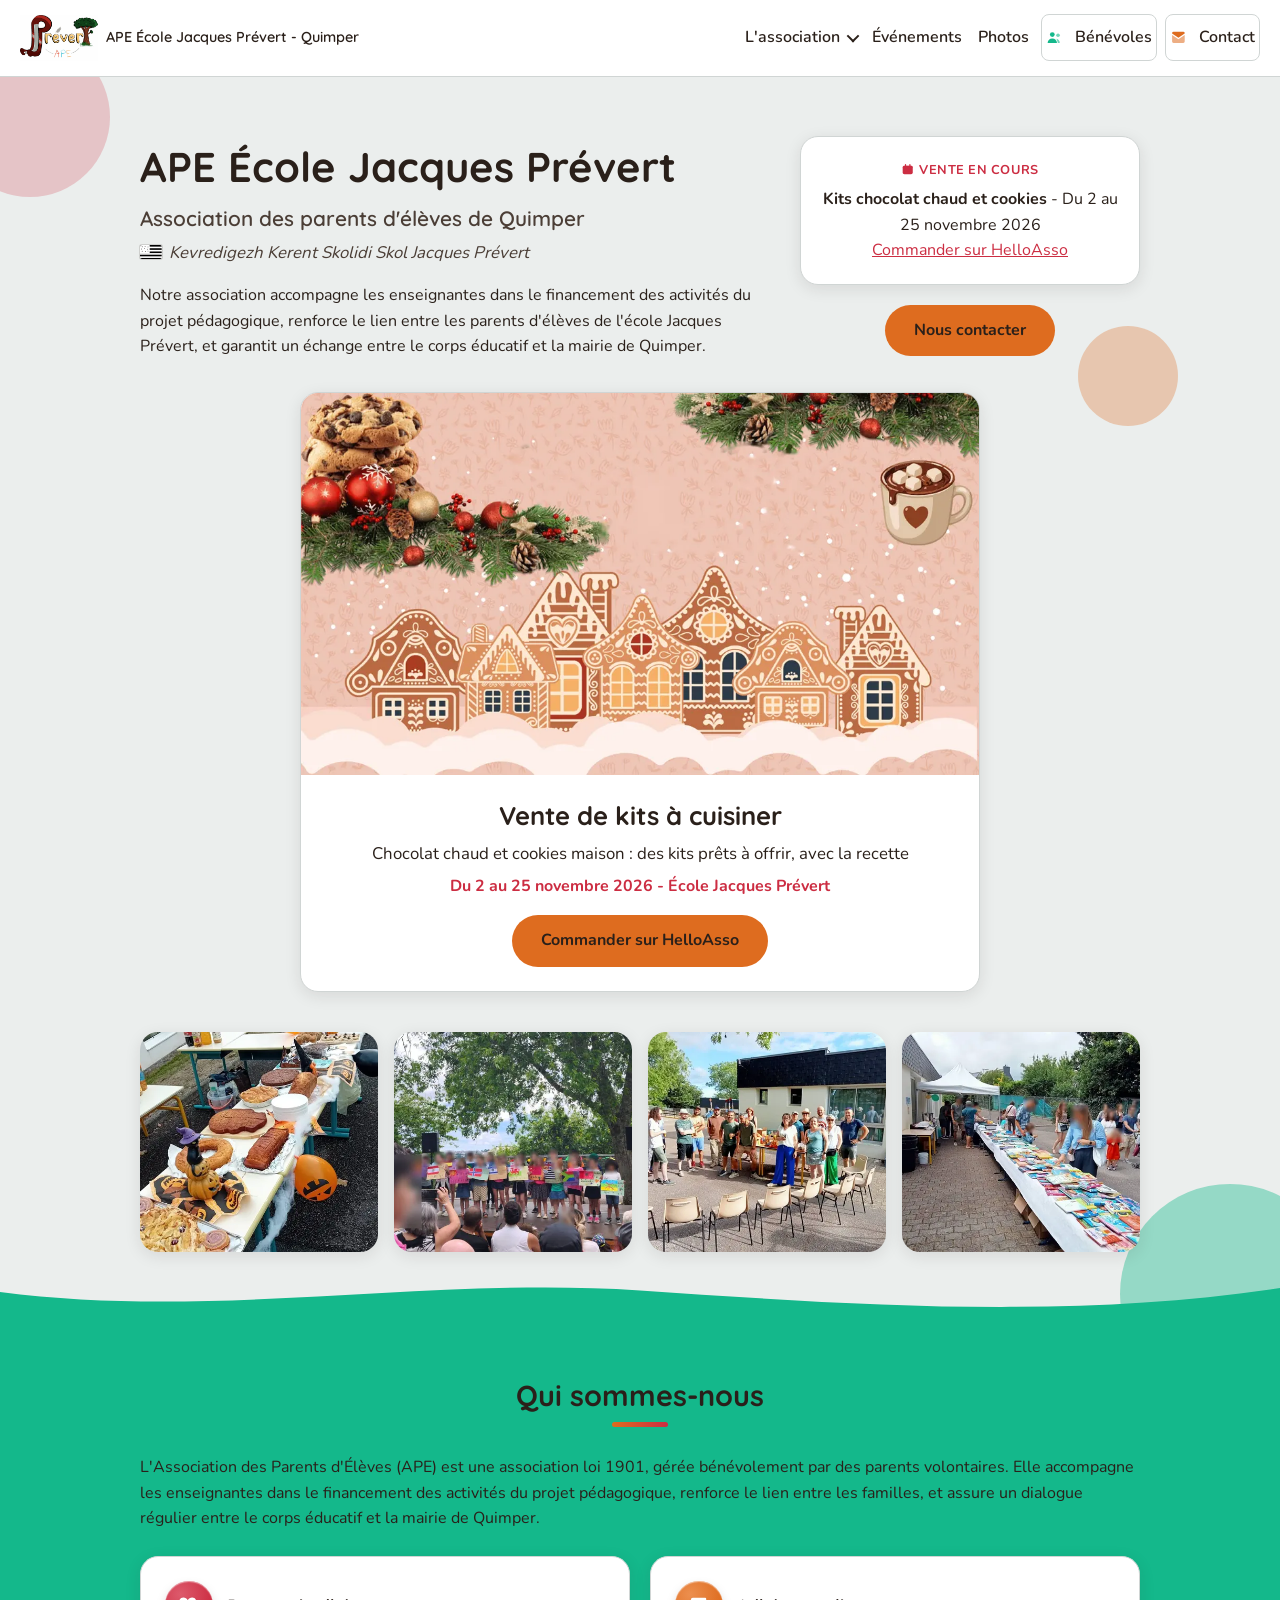
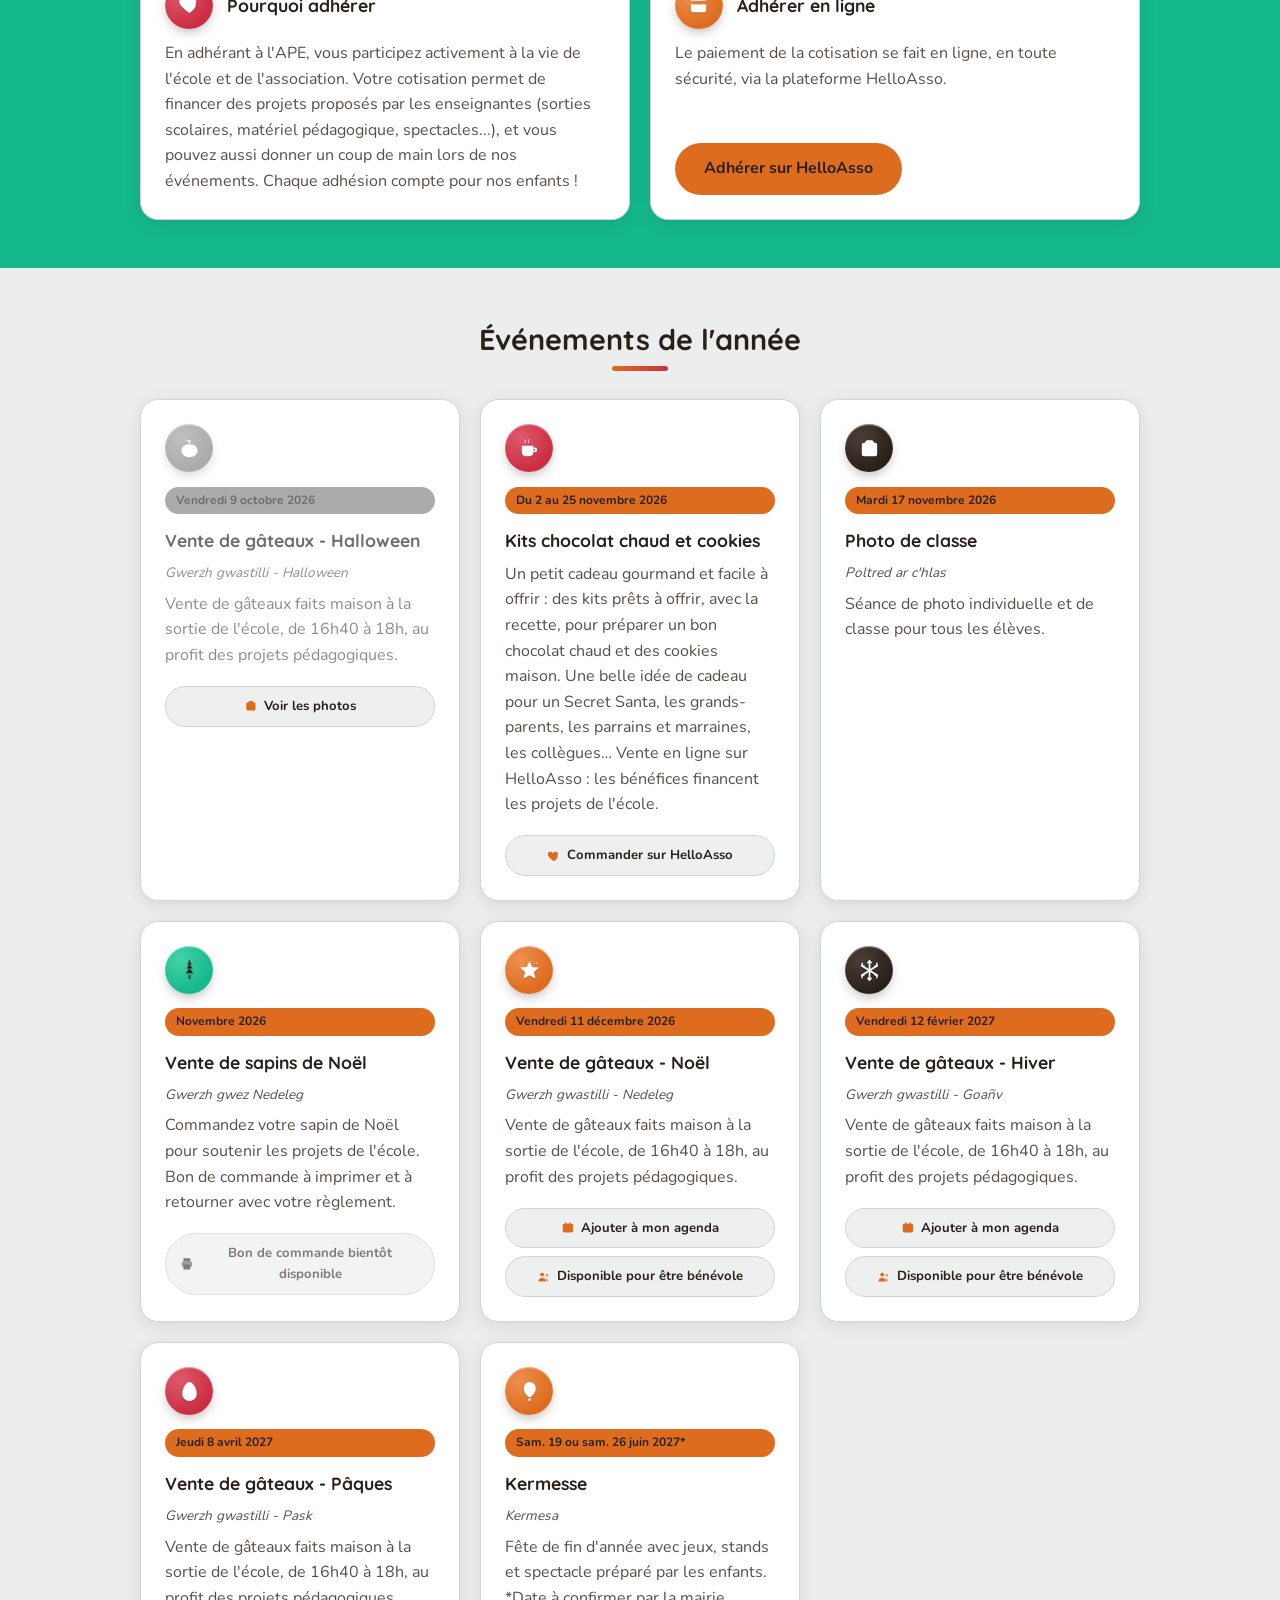
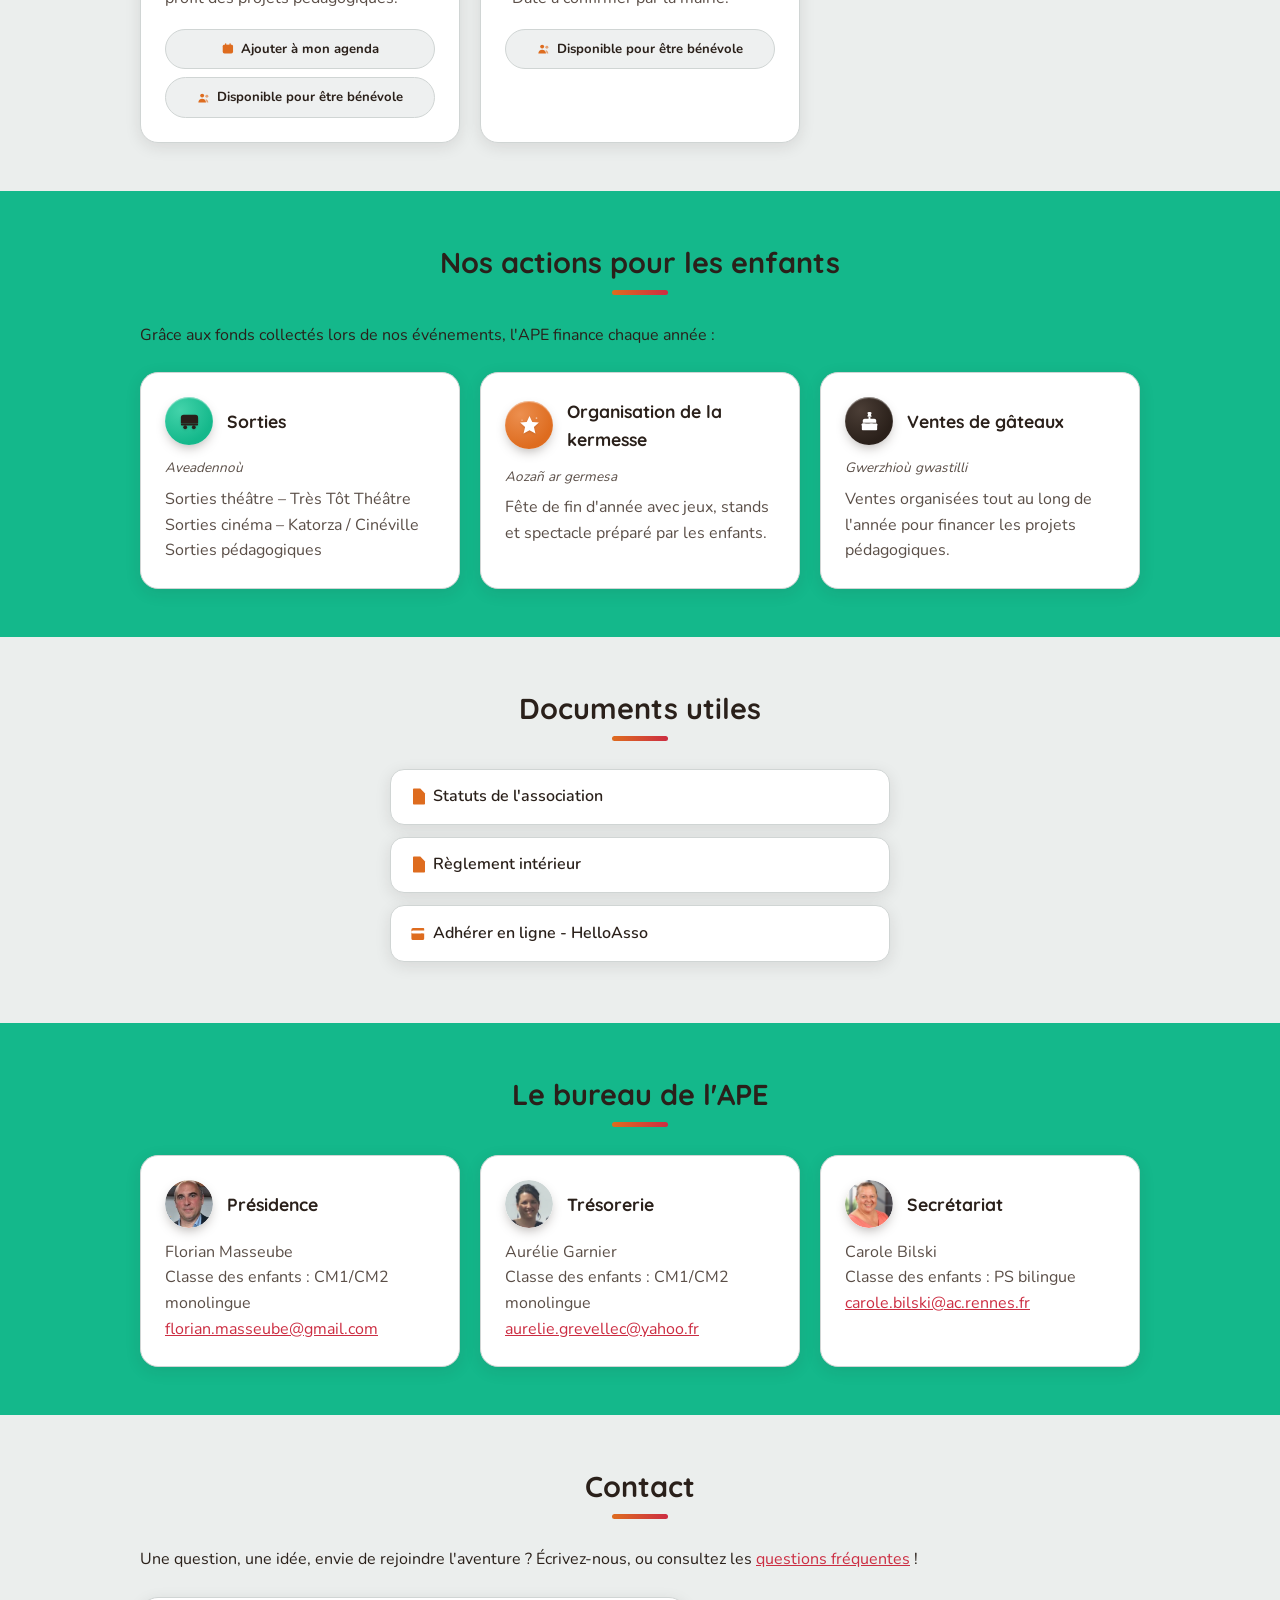
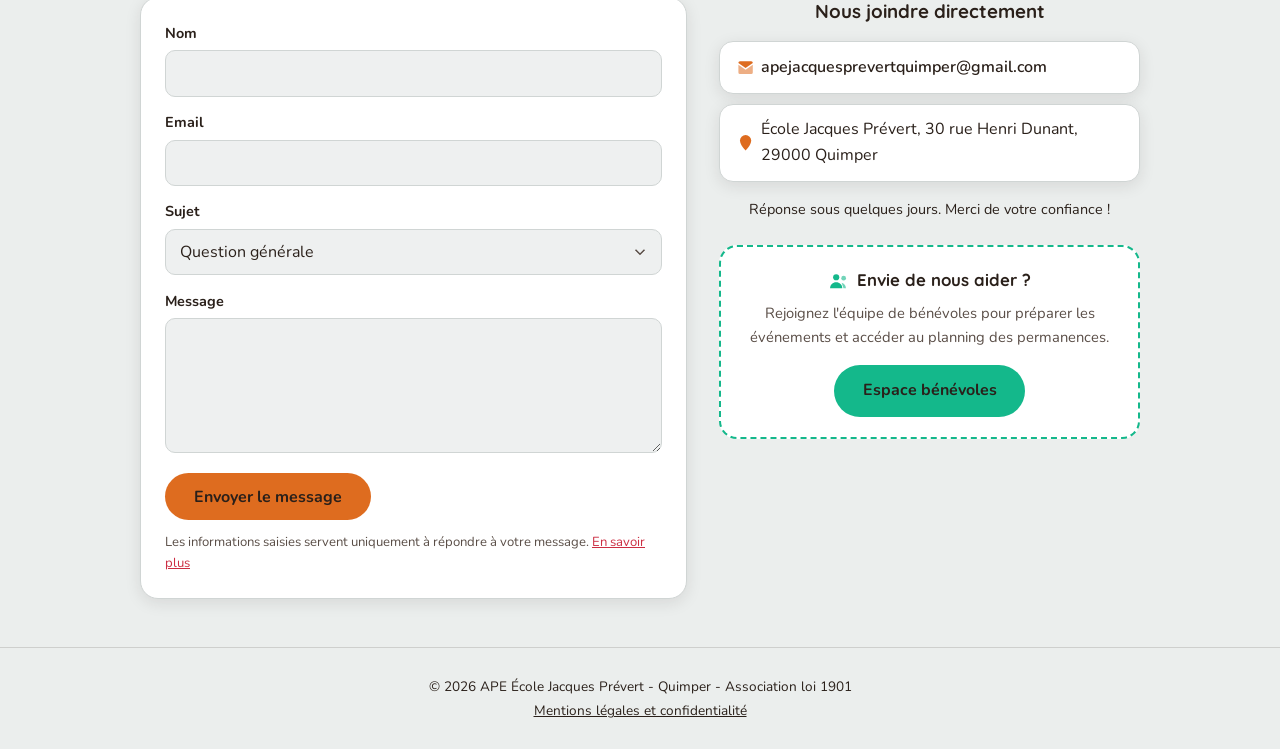
==== index.html @ 2b1c5eb9 "Accueil : visuel des maisons en pain d'épices sans « Bonnes Fêtes », avec texte et bouton clairs Co-" ====
<!DOCTYPE html>
<html lang="fr">
<head>
<meta charset="UTF-8">
<meta name="viewport" content="width=device-width, initial-scale=1.0">
<title>APE École Jacques Prévert Quimper - Parents d'élèves</title>
<meta name="description" content="L'APE est l'association des parents d'élèves de l'école Jacques Prévert à Quimper : ventes de gâteaux, kermesse, tombola, photos, adhésion et contact.">
<link rel="canonical" href="https://ape-jacquesprevert.fr/">
<meta property="og:type" content="website">
<meta property="og:locale" content="fr_FR">
<meta property="og:site_name" content="APE École Jacques Prévert">
<meta property="og:title" content="APE École Jacques Prévert Quimper - Parents d'élèves">
<meta property="og:description" content="L'APE est l'association des parents d'élèves de l'école Jacques Prévert à Quimper : ventes de gâteaux, kermesse, tombola, photos, adhésion et contact.">
<meta property="og:url" content="https://ape-jacquesprevert.fr/">
<meta property="og:image" content="https://ape-jacquesprevert.fr/images/og-image.jpg">
<meta property="og:image:type" content="image/jpeg">
<meta property="og:image:width" content="1200">
<meta property="og:image:height" content="630">
<meta property="og:image:alt" content="APE École Jacques Prévert, association des parents d'élèves à Quimper">
<meta name="twitter:card" content="summary_large_image">
<meta name="twitter:image" content="https://ape-jacquesprevert.fr/images/og-image.jpg">
<script type="application/ld+json">
{
  "@context": "https://schema.org",
  "@graph": [
    {
      "@type": "Organization",
      "@id": "https://ape-jacquesprevert.fr/#organisation",
      "name": "APE École Jacques Prévert",
      "alternateName": "Association des Parents d'Élèves de l'école Jacques Prévert",
      "url": "https://ape-jacquesprevert.fr/",
      "logo": "https://ape-jacquesprevert.fr/images/logo.png",
      "image": "https://ape-jacquesprevert.fr/images/og-image.jpg",
      "description": "Association des parents d'élèves de l'école Jacques Prévert à Quimper : ventes de gâteaux, kermesse, tombola et soutien aux projets pédagogiques.",
      "email": "apejacquesprevertquimper@gmail.com",
      "address": {
        "@type": "PostalAddress",
        "streetAddress": "30 rue Henri Dunant",
        "addressLocality": "Quimper",
        "postalCode": "29000",
        "addressRegion": "Bretagne",
        "addressCountry": "FR"
      },
      "areaServed": "Quimper"
    },
    {
      "@type": "WebSite",
      "@id": "https://ape-jacquesprevert.fr/#site",
      "name": "APE École Jacques Prévert",
      "url": "https://ape-jacquesprevert.fr/",
      "inLanguage": "fr",
      "publisher": {
        "@id": "https://ape-jacquesprevert.fr/#organisation"
      }
    }
  ]
}
</script>
<link rel="icon" type="image/svg+xml" href="favicon.svg">
<link rel="stylesheet" href="style.css">
<link rel="stylesheet" href="print.css" media="print">
</head>
<body>

<!-- Sprite d'icônes SVG réutilisées via <use href="#icon-..."> dans toute la page -->
<svg xmlns="http://www.w3.org/2000/svg" style="display:none" aria-hidden="true">
  <symbol id="icon-logo" viewBox="0 0 32 32">
    <circle cx="16" cy="16" r="4.2" fill="#2A201A"/>
    <circle cx="16" cy="6" r="3.4" fill="#DE6C1F"/>
    <circle cx="26" cy="16" r="3.4" fill="#CC2D42"/>
    <circle cx="16" cy="26" r="3.4" fill="#14B88B"/>
    <circle cx="6" cy="16" r="3.4" fill="#DE6C1F"/>
    <circle cx="23" cy="9" r="2.6" fill="#14B88B"/>
    <circle cx="23" cy="23" r="2.6" fill="#DE6C1F"/>
    <circle cx="9" cy="23" r="2.6" fill="#CC2D42"/>
    <circle cx="9" cy="9" r="2.6" fill="#14B88B"/>
  </symbol>

  <symbol id="icon-flag-breton" viewBox="0 0 30 20">
    <rect width="30" height="20" fill="#fff"/>
    <rect y="0" width="30" height="2.222" fill="#000"/>
    <rect y="4.444" width="30" height="2.222" fill="#000"/>
    <rect y="8.889" width="30" height="2.222" fill="#000"/>
    <rect y="13.333" width="30" height="2.222" fill="#000"/>
    <rect y="17.778" width="30" height="2.222" fill="#000"/>
    <rect width="13.333" height="11.111" fill="#fff"/>
    <g fill="#000">
      <circle cx="3" cy="2.4" r="0.55"/>
      <circle cx="7" cy="1.9" r="0.55"/>
      <circle cx="11" cy="2.7" r="0.55"/>
      <circle cx="2" cy="5.5" r="0.55"/>
      <circle cx="6.5" cy="5.1" r="0.55"/>
      <circle cx="10.5" cy="5.7" r="0.55"/>
      <circle cx="3" cy="8.6" r="0.55"/>
      <circle cx="7.5" cy="8.9" r="0.55"/>
      <circle cx="11" cy="8.3" r="0.55"/>
    </g>
  </symbol>

  <symbol id="icon-calendar" viewBox="0 0 24 24">
    <rect x="3" y="5" width="18" height="15" rx="3"/>
    <rect x="3" y="5" width="18" height="4.5" rx="2" opacity="0.55"/>
    <rect x="7" y="2" width="2.2" height="4.5" rx="1.1"/>
    <rect x="14.8" y="2" width="2.2" height="4.5" rx="1.1"/>
    <circle cx="8" cy="14.5" r="1.3" opacity="0.55"/>
    <circle cx="12" cy="14.5" r="1.3" opacity="0.55"/>
    <circle cx="16" cy="14.5" r="1.3" opacity="0.55"/>
  </symbol>

  <symbol id="icon-heart" viewBox="0 0 24 24">
    <path d="M12 21s-7.6-4.6-10-9.4C.4 8.3 2 4.8 5.6 4.8c2.1 0 3.6 1.2 4.6 2.8 1-1.6 2.5-2.8 4.6-2.8 3.6 0 5.2 3.5 3.6 6.8C19.6 16.4 12 21 12 21z"/>
  </symbol>

  <symbol id="icon-wallet" viewBox="0 0 24 24">
    <path d="M3 7a2 2 0 0 1 2-2h13a1 1 0 0 1 1 1v2H5a2 2 0 0 0 0 4h14v6a2 2 0 0 1-2 2H5a2 2 0 0 1-2-2V7z"/>
    <circle cx="16.2" cy="13" r="1.4" opacity="0.6"/>
  </symbol>

  <symbol id="icon-mug" viewBox="0 0 24 24">
    <path d="M4 9h12v7a4 4 0 0 1-4 4H8a4 4 0 0 1-4-4V9z"/>
    <path d="M16 11h1.5a2.5 2.5 0 0 1 0 5H16v-1.8h1.5a.7.7 0 0 0 0-1.4H16V11z"/>
    <path d="M7.5 3c-.8 1 .8 1.6 0 2.8M11 3c-.8 1 .8 1.6 0 2.8" fill="none" stroke="currentColor" stroke-width="1.4" stroke-linecap="round" opacity="0.6"/>
  </symbol>

  <symbol id="icon-cake" viewBox="0 0 24 24">
    <path d="M11.1 2c-.9 0-1.5.9-1.1 1.7.2.4.5.7.5 1.1s-.3.7-.5 1c-.4.5-.2 1.2.4 1.2h3.2c.6 0 .8-.7.4-1.1-.2-.3-.5-.6-.5-1s.3-.7.5-1.1C14.4 2.9 13.8 2 12.9 2h-1.8z"/>
    <rect x="11" y="7.3" width="2" height="3" rx="0.6"/>
    <path d="M5 11a2 2 0 0 1 2-2h10a2 2 0 0 1 2 2v2.2H5V11z"/>
    <path d="M4 15a1 1 0 0 1 1-1h14a1 1 0 0 1 1 1v5.2a1 1 0 0 1-1 1H5a1 1 0 0 1-1-1V15z"/>
    <path d="M4 15.3c1.3-1.2 2.7-1.2 4 0s2.7 1.2 4 0 2.7-1.2 4 0 2.7-1.2 4 0" opacity="0.5" fill="none" stroke="currentColor" stroke-width="1.5" stroke-linecap="round"/>
  </symbol>

  <symbol id="icon-ticket" viewBox="0 0 24 24">
    <path d="M3 8.2A2 2 0 0 1 5 6.2h14a2 2 0 0 1 2 2V10a1.8 1.8 0 0 0 0 3.4v1.8a2 2 0 0 1-2 2H5a2 2 0 0 1-2-2v-1.8A1.8 1.8 0 0 0 3 10V8.2z"/>
    <circle cx="12" cy="9" r="0.9" opacity="0.55"/>
    <circle cx="12" cy="12" r="0.9" opacity="0.55"/>
    <circle cx="12" cy="15" r="0.9" opacity="0.55"/>
  </symbol>

  <symbol id="icon-camera" viewBox="0 0 24 24">
    <path d="M4 8a2 2 0 0 1 2-2h1.2l.9-1.5A2 2 0 0 1 9.8 3.5h4.4a2 2 0 0 1 1.7 1L17 6h1a2 2 0 0 1 2 2v10a2 2 0 0 1-2 2H6a2 2 0 0 1-2-2V8z"/>
    <circle cx="12" cy="13" r="4" opacity="0.55"/>
  </symbol>

  <symbol id="icon-balloon" viewBox="0 0 24 24">
    <path d="M12 2a6.5 6.5 0 0 1 6.5 6.5c0 4.3-3.2 7.6-5.4 9.3a1.3 1.3 0 0 1-1.6 0C9.2 16.1 6 12.8 6 8.5A6.5 6.5 0 0 1 12 2z"/>
    <ellipse cx="9.7" cy="6.3" rx="1.3" ry="2" opacity="0.35" transform="rotate(-25 9.7 6.3)"/>
    <path d="M11 19.2c-.3.4-.5.8-.5 1.1 0 .8.6 1.4 1.5 1.4s1.5-.6 1.5-1.4c0-.3-.2-.7-.5-1.1"/>
  </symbol>

  <symbol id="icon-bus" viewBox="0 0 24 24">
    <path d="M3 14V8a3 3 0 0 1 3-3h12a3 3 0 0 1 3 3v6H3z"/>
    <rect x="5" y="7" width="14" height="4" rx="1" opacity="0.45"/>
    <rect x="3" y="14" width="18" height="2.2" rx="1.1"/>
    <circle cx="7.5" cy="18" r="2"/>
    <circle cx="16.5" cy="18" r="2"/>
  </symbol>

  <symbol id="icon-star" viewBox="0 0 24 24">
    <path d="M12 2l2.9 6.3 6.9.6-5.2 4.6 1.6 6.8L12 16.9 5.8 20.3l1.6-6.8-5.2-4.6 6.9-.6L12 2z"/>
    <circle cx="19.3" cy="4.2" r="0.9" opacity="0.55"/>
    <circle cx="4.2" cy="6.4" r="0.7" opacity="0.55"/>
  </symbol>

  <symbol id="icon-book" viewBox="0 0 24 24">
    <path d="M4 4.5A2.5 2.5 0 0 1 6.5 2H12v20H6.5A2.5 2.5 0 0 1 4 19.5v-15z"/>
    <path d="M20 2h-5.5a2.5 2.5 0 0 0-2.5 2.5v15A2.5 2.5 0 0 1 14.5 22H20V2z" opacity="0.55"/>
  </symbol>

  <symbol id="icon-document" viewBox="0 0 24 24">
    <path d="M6 2h8l6 6v13a1 1 0 0 1-1 1H6a1 1 0 0 1-1-1V3a1 1 0 0 1 1-1z"/>
    <path d="M14 2v5a1 1 0 0 0 1 1h5" opacity="0.5"/>
    <rect x="7.5" y="12.2" width="9" height="1.6" rx="0.8" opacity="0.5"/>
    <rect x="7.5" y="16.2" width="9" height="1.6" rx="0.8" opacity="0.5"/>
  </symbol>

  <symbol id="icon-mail" viewBox="0 0 24 24">
    <path d="M3 6a2 2 0 0 1 2-2h14a2 2 0 0 1 2 2v.4l-9 6.2-9-6.2V6z"/>
    <path d="M3 8.4v9.6a2 2 0 0 0 2 2h14a2 2 0 0 0 2-2V8.4l-9 6.2-9-6.2z" opacity="0.55"/>
  </symbol>

  <symbol id="icon-pin" viewBox="0 0 24 24">
    <path d="M12 22s7-6.5 7-12.5A7 7 0 1 0 5 9.5C5 15.5 12 22 12 22z"/>
    <circle cx="12" cy="9.5" r="2.6" opacity="0.55"/>
  </symbol>

  <symbol id="icon-users" viewBox="0 0 24 24">
    <circle cx="9" cy="8" r="3.4"/>
    <path d="M2.3 20c0-3.9 3-6.5 6.7-6.5S15.7 16.1 15.7 20H2.3z"/>
    <circle cx="17.2" cy="9" r="2.6" opacity="0.6"/>
    <path d="M15 13.9c2.7.6 4.7 3 4.7 6.1H17" opacity="0.6"/>
  </symbol>

  <symbol id="icon-print" viewBox="0 0 24 24">
    <rect x="6" y="2" width="12" height="6" rx="1"/>
    <rect x="3" y="8" width="18" height="9" rx="2" opacity="0.7"/>
    <rect x="6" y="13" width="12" height="9" rx="1"/>
  </symbol>

  <symbol id="icon-pumpkin" viewBox="0 0 24 24">
    <path d="M9.7 4.8c-1-.7-1.3-1.9-1.3-1.9s1.3-.1 2.1.7c.5.5.7 1.2.7 1.2s-.9.5-1.5 0z" opacity="0.65"/>
    <rect x="10.9" y="3" width="2.2" height="3.3" rx="1"/>
    <ellipse cx="12" cy="14.3" rx="8.6" ry="6.8"/>
    <path d="M12 7.3v14M8.1 7.9v12.8M15.9 7.9v12.8" stroke="currentColor" stroke-width="1.3" fill="none" opacity="0.4" stroke-linecap="round"/>
  </symbol>

  <symbol id="icon-tree" viewBox="0 0 24 24">
    <path d="M12 2.3c1.4 1.9 2.5 3.5 2.5 3.5H9.5S10.6 4.2 12 2.3z"/>
    <path d="M12 5.6c1.9 2.4 3.3 4.4 3.3 4.4H8.7S10.1 8 12 5.6z"/>
    <path d="M12 9.6c2.2 2.9 4 5.3 4 5.3H8s1.8-2.4 4-5.3z"/>
    <rect x="10.6" y="16.4" width="2.8" height="4.4" rx="0.6" opacity="0.55"/>
    <circle cx="12" cy="2.1" r="1" opacity="0.85"/>
  </symbol>

  <symbol id="icon-snowflake" viewBox="0 0 24 24">
    <path d="M12 2v20M4 7l16 10M4 17l16-10" stroke="currentColor" stroke-width="1.8" fill="none" stroke-linecap="round"/>
    <path d="M12 2l-1.8 1.8M12 2l1.8 1.8M12 22l-1.8-1.8M12 22l1.8-1.8M4 7l2.5.4M4 7l.4-2.5M20 7l-2.5.4M20 7l-.4-2.5M4 17l2.5-.4M4 17l.4 2.5M20 17l-2.5-.4M20 17l-.4 2.5" stroke="currentColor" stroke-width="1.5" fill="none" stroke-linecap="round"/>
  </symbol>

  <symbol id="icon-egg" viewBox="0 0 24 24">
    <path d="M12 2C8 2 4.5 9 4.5 14.5a7.5 7.5 0 0 0 15 0C19.5 9 16 2 12 2z"/>
    <path d="M5 11.8c2.3 1 4.5 1 7 0s4.7-1 7 0" stroke="currentColor" stroke-width="1.3" fill="none" opacity="0.45" stroke-linecap="round"/>
    <path d="M5.6 16c2 .8 4 .8 6 0s4-.8 6.4 0" stroke="currentColor" stroke-width="1.3" fill="none" opacity="0.45" stroke-linecap="round"/>
    <circle cx="9" cy="8" r="0.8" opacity="0.5"/>
    <circle cx="15" cy="8" r="0.8" opacity="0.5"/>
  </symbol>

  <symbol id="icon-lock" viewBox="0 0 24 24">
    <rect x="4" y="11" width="16" height="10" rx="2.5"/>
    <path d="M8 11V7a4 4 0 0 1 8 0v4h-2.1V7a1.9 1.9 0 0 0-3.8 0v4H8z" opacity="0.6"/>
    <circle cx="12" cy="16" r="1.5" opacity="0.5"/>
  </symbol>

</svg>

<!-- ============================================= -->
<!-- EN-TÊTE / NAVIGATION -->
<!-- ============================================= -->
<header class="site-header">
  <div class="header-inner">
    <a href="#accueil" class="logo">
      <img src="images/logo.png" alt="APE École Jacques Prévert" class="logo-img">
      <span>APE École Jacques Prévert - Quimper</span>
    </a>
    <button class="nav-toggle" id="navToggle" aria-label="Ouvrir le menu" aria-expanded="false">
      <span></span><span></span><span></span>
    </button>
    <nav class="main-nav" id="mainNav">
      <div class="nav-group">
        <button type="button" class="nav-group-toggle" id="navGroupToggle" aria-expanded="false" aria-controls="navAssociation">L'association</button>
        <div class="nav-submenu" id="navAssociation">
          <a href="#qui-sommes-nous">Qui sommes-nous</a>
          <a href="#nos-actions">Nos actions</a>
          <a href="#bureau">Le bureau</a>
          <a href="#documents">Documents</a>
          <a href="faq.html">Questions fréquentes</a>
        </div>
      </div>
      <a href="#evenements">Événements</a>
      <a href="photos.html">Photos</a>
      <a href="benevoles.html" class="nav-cta nav-cta-secondary"><svg class="icon-inline"><use href="#icon-users"></use></svg>Bénévoles</a>
      <a href="#contact" class="nav-cta"><svg class="icon-inline"><use href="#icon-mail"></use></svg>Contact</a>
    </nav>
  </div>
</header>

<main>

  <!-- ============================================= -->
  <!-- SECTION ACCUEIL -->
  <!-- ============================================= -->
  <section id="accueil" class="hero">
    <span class="hero-blob hero-blob-1" aria-hidden="true"></span>
    <span class="hero-blob hero-blob-2" aria-hidden="true"></span>
    <span class="hero-blob hero-blob-3" aria-hidden="true"></span>
    <div class="hero-content">
      <div class="hero-left">
        <h1>APE École Jacques Prévert<span class="hero-h1-sub">Association des parents d'élèves de Quimper</span></h1>
        <p class="hero-subtitle-br" lang="br"><svg class="icon-flag" aria-hidden="true"><use href="#icon-flag-breton"></use></svg>Kevredigezh Kerent Skolidi Skol Jacques Prévert</p>
        <p class="hero-text">
          Notre association accompagne les enseignantes dans le financement des activités du projet pédagogique,
          renforce le lien entre les parents d'élèves de l'école Jacques Prévert, et garantit un échange
          entre le corps éducatif et la mairie de Quimper.
        </p>
      </div>
      <div class="hero-right">
        <div class="hero-highlight">
          <span class="hero-badge"><svg class="icon-inline"><use href="#icon-calendar"></use></svg>Vente en cours</span>
          <p><strong>Kits chocolat chaud et cookies</strong> - Du 2 au 25 novembre 2026</p>
          <p><a href="https://www.helloasso.com/associations/ape-jacques-prevert-quimper" target="_blank" rel="noopener">Commander sur HelloAsso</a></p>
        </div>
        <a href="#contact" class="btn btn-primary">Nous contacter</a>
      </div>
    </div>
    <div class="kits">
      <img class="kits-img" src="images/kits-noel.webp" width="1000" height="563" alt="Maisons en pain d'épices, cookies, chocolat chaud et décorations de Noël">
      <div class="kits-body">
        <h2 class="kits-title">Vente de kits à cuisiner</h2>
        <p class="kits-sub">Chocolat chaud et cookies maison : des kits prêts à offrir, avec la recette</p>
        <p class="kits-date">Du 2 au 25 novembre 2026 - École Jacques Prévert</p>
        <a class="btn btn-primary" href="https://www.helloasso.com/associations/ape-jacques-prevert-quimper" target="_blank" rel="noopener">Commander sur HelloAsso</a>
      </div>
    </div>
    <div class="hero-gallery">
      <img src="images/photo-halloween-gateaux.webp" alt="Table de gâteaux de la vente d'Halloween, décorée de citrouilles et de ballons" loading="lazy">
      <img src="images/photo-defile-drapeaux.webp" alt="Défilé des drapeaux du monde par les élèves lors de la kermesse" loading="lazy">
      <img src="images/photo-benevoles-apero.webp" alt="Bénévoles de l'APE réunis pour un moment convivial" loading="lazy">
      <img src="images/photo-vente-livres.webp" alt="Stand de vente de livres lors d'un événement de l'école" loading="lazy">
    </div>
    <svg class="wave-divider" viewBox="0 0 1440 60" preserveAspectRatio="none" aria-hidden="true">
      <path d="M0,20 C240,55 480,0 720,18 C960,36 1200,55 1440,15 L1440,60 L0,60 Z" fill="var(--color-bg-alt)"/>
    </svg>
  </section>

  <!-- ============================================= -->
  <!-- SECTION QUI SOMMES-NOUS -->
  <!-- ============================================= -->
  <section id="qui-sommes-nous" class="section section-alt">
    <div class="section-inner">
      <h2>Qui sommes-nous</h2>
      <p>
        L'Association des Parents d'Élèves (APE) est une association loi 1901, gérée bénévolement par des parents
        volontaires. Elle accompagne les enseignantes dans le financement des activités du projet pédagogique,
        renforce le lien entre les familles, et assure un dialogue régulier entre le corps éducatif et la mairie
        de Quimper.
      </p>
      <div class="info-cards">
        <div class="info-card">
          <div class="card-header">
            <span class="icon-badge badge-pink"><svg class="icon"><use href="#icon-heart"></use></svg></span>
            <h3>Pourquoi adhérer</h3>
          </div>
          <p>En adhérant à l'APE, vous participez activement à la vie de l'école et de l'association.
            Votre cotisation permet de financer des projets proposés par les enseignantes (sorties scolaires,
            matériel pédagogique, spectacles...), et vous pouvez aussi donner un coup de main lors de nos
            événements. Chaque adhésion compte pour nos enfants !</p>
        </div>
        <div class="info-card">
          <div class="card-header">
            <span class="icon-badge badge-accent"><svg class="icon"><use href="#icon-wallet"></use></svg></span>
            <h3>Adhérer en ligne</h3>
          </div>
          <p>Le paiement de la cotisation se fait en ligne, en toute sécurité, via la plateforme HelloAsso.</p>
          <a href="https://www.helloasso.com/associations/ape-jacques-prevert-quimper/adhesions/adhesion-2026-2027" target="_blank" rel="noopener" class="btn btn-primary helloasso-btn">Adhérer sur HelloAsso</a>
        </div>
      </div>
    </div>
  </section>

  <!-- ============================================= -->
  <!-- SECTION ÉVÉNEMENTS -->
  <!-- ============================================= -->
  <section id="evenements" class="section">
    <div class="section-inner">
      <h2>Événements de l'année</h2>
      <div class="cards-grid">
        <div class="event-card event-card-past">
          <span class="icon-badge badge-primary"><svg class="icon"><use href="#icon-pumpkin"></use></svg></span>
          <span class="event-date">Vendredi 9 octobre 2026</span>
          <h3>Vente de gâteaux - Halloween</h3>
          <p class="card-subtitle-br" lang="br">Gwerzh gwastilli - Halloween</p>
          <p>Vente de gâteaux faits maison à la sortie de l'école, de 16h40 à 18h, au profit des projets pédagogiques.</p>
          <div class="event-actions">
            <a class="btn-chip" href="photos.html#halloween-2026"><svg class="icon-inline"><use href="#icon-camera"></use></svg>Voir les photos</a>
          </div>
        </div>
        <div class="event-card">
          <span class="icon-badge badge-pink"><svg class="icon"><use href="#icon-mug"></use></svg></span>
          <span class="event-date">Du 2 au 25 novembre 2026</span>
          <h3>Kits chocolat chaud et cookies</h3>
          <p>Un petit cadeau gourmand et facile à offrir : des kits prêts à offrir, avec la recette, pour préparer un bon chocolat chaud
            et des cookies maison. Une belle idée de cadeau pour un Secret Santa, les grands-parents, les parrains et marraines, les
            collègues… Vente en ligne sur HelloAsso : les bénéfices financent les projets de l'école.</p>
          <div class="event-actions">
            <a class="btn-chip" href="https://www.helloasso.com/associations/ape-jacques-prevert-quimper" target="_blank" rel="noopener"><svg class="icon-inline"><use href="#icon-heart"></use></svg>Commander sur HelloAsso</a>
          </div>
        </div>
        <div class="event-card">
          <span class="icon-badge badge-blue"><svg class="icon"><use href="#icon-camera"></use></svg></span>
          <span class="event-date">Mardi 17 novembre 2026</span>
          <h3>Photo de classe</h3>
          <p class="card-subtitle-br" lang="br">Poltred ar c'hlas</p>
          <p>Séance de photo individuelle et de classe pour tous les élèves.</p>
        </div>
        <div class="event-card">
          <span class="icon-badge badge-secondary"><svg class="icon"><use href="#icon-tree"></use></svg></span>
          <span class="event-date">Novembre 2026</span>
          <h3>Vente de sapins de Noël</h3>
          <p class="card-subtitle-br" lang="br">Gwerzh gwez Nedeleg</p>
          <p>Commandez votre sapin de Noël pour soutenir les projets de l'école. Bon de commande à imprimer et à retourner avec votre règlement.</p>
          <div class="event-actions">
            <!-- À faire : une fois le PDF prêt dans /documents, remplacer ce span par :
                 <a class="btn-chip" href="documents/bon-commande-sapin.pdf" target="_blank" rel="noopener"><svg class="icon-inline"><use href="#icon-print"></use></svg>Imprimer le bon de commande</a> -->
            <span class="btn-chip btn-chip-disabled"><svg class="icon-inline"><use href="#icon-print"></use></svg>Bon de commande bientôt disponible</span>
          </div>
        </div>
        <div class="event-card">
          <span class="icon-badge badge-accent"><svg class="icon"><use href="#icon-star"></use></svg></span>
          <span class="event-date">Vendredi 11 décembre 2026</span>
          <h3>Vente de gâteaux - Noël</h3>
          <p class="card-subtitle-br" lang="br">Gwerzh gwastilli - Nedeleg</p>
          <p>Vente de gâteaux faits maison à la sortie de l'école, de 16h40 à 18h, au profit des projets pédagogiques.</p>
          <div class="event-actions">
            <a class="btn-chip" download="vente-gateaux-noel.ics" href="data:text/calendar;charset=utf-8,BEGIN%3AVCALENDAR%0D%0AVERSION%3A2.0%0D%0APRODID%3A-%2F%2FAPE%20Jacques%20Prevert%2F%2FFR%0D%0ABEGIN%3AVEVENT%0D%0AUID%3Anoel-2026%40apejacquesprevertquimper%0D%0ADTSTAMP%3A20260101T000000Z%0D%0ADTSTART%3A20261211T164000%0D%0ADTEND%3A20261211T180000%0D%0ASUMMARY%3AVente%20de%20gateaux%20-%20Noel%0D%0ALOCATION%3AEcole%20Jacques%20Prevert%5C%2C%20Quimper%0D%0ADESCRIPTION%3AVente%20de%20gateaux%20faits%20maison%20a%20la%20sortie%20de%20l%27ecole%20au%20profit%20des%20projets%20pedagogiques.%20De%2016h40%20a%2018h.%0D%0AEND%3AVEVENT%0D%0AEND%3AVCALENDAR%0D%0A"><svg class="icon-inline"><use href="#icon-calendar"></use></svg>Ajouter à mon agenda</a>
            <a class="btn-chip" href="mailto:apejacquesprevertquimper@gmail.com?subject=Disponible%20pour%20aider%20-%20Vente%20de%20g%C3%A2teaux%20-%20No%C3%ABl&body=Bonjour%2C%0A%0AJe%20suis%20disponible%20pour%20aider%20lors%20de%20%C2%AB%20Vente%20de%20g%C3%A2teaux%20-%20No%C3%ABl%20%C2%BB%20le%20vendredi%2011%20d%C3%A9cembre%202026.%0AArriv%C3%A9e%20b%C3%A9n%C3%A9voles%20%C3%A0%2016h15%2C%20vente%20de%2016h40%20%C3%A0%2018h.%0A%0AMerci%20%21"><svg class="icon-inline"><use href="#icon-users"></use></svg>Disponible pour être bénévole</a>
          </div>
        </div>
        <div class="event-card">
          <span class="icon-badge badge-blue"><svg class="icon"><use href="#icon-snowflake"></use></svg></span>
          <span class="event-date">Vendredi 12 février 2027</span>
          <h3>Vente de gâteaux - Hiver</h3>
          <p class="card-subtitle-br" lang="br">Gwerzh gwastilli - Goañv</p>
          <p>Vente de gâteaux faits maison à la sortie de l'école, de 16h40 à 18h, au profit des projets pédagogiques.</p>
          <div class="event-actions">
            <a class="btn-chip" download="vente-gateaux-hiver.ics" href="data:text/calendar;charset=utf-8,BEGIN%3AVCALENDAR%0D%0AVERSION%3A2.0%0D%0APRODID%3A-%2F%2FAPE%20Jacques%20Prevert%2F%2FFR%0D%0ABEGIN%3AVEVENT%0D%0AUID%3Ahiver-2027%40apejacquesprevertquimper%0D%0ADTSTAMP%3A20260101T000000Z%0D%0ADTSTART%3A20270212T164000%0D%0ADTEND%3A20270212T180000%0D%0ASUMMARY%3AVente%20de%20gateaux%20-%20Hiver%0D%0ALOCATION%3AEcole%20Jacques%20Prevert%5C%2C%20Quimper%0D%0ADESCRIPTION%3AVente%20de%20gateaux%20faits%20maison%20a%20la%20sortie%20de%20l%27ecole%20au%20profit%20des%20projets%20pedagogiques.%20De%2016h40%20a%2018h.%0D%0AEND%3AVEVENT%0D%0AEND%3AVCALENDAR%0D%0A"><svg class="icon-inline"><use href="#icon-calendar"></use></svg>Ajouter à mon agenda</a>
            <a class="btn-chip" href="mailto:apejacquesprevertquimper@gmail.com?subject=Disponible%20pour%20aider%20-%20Vente%20de%20g%C3%A2teaux%20-%20Hiver&body=Bonjour%2C%0A%0AJe%20suis%20disponible%20pour%20aider%20lors%20de%20%C2%AB%20Vente%20de%20g%C3%A2teaux%20-%20Hiver%20%C2%BB%20le%20vendredi%2012%20f%C3%A9vrier%202027.%0AArriv%C3%A9e%20b%C3%A9n%C3%A9voles%20%C3%A0%2016h15%2C%20vente%20de%2016h40%20%C3%A0%2018h.%0A%0AMerci%20%21"><svg class="icon-inline"><use href="#icon-users"></use></svg>Disponible pour être bénévole</a>
          </div>
        </div>
        <div class="event-card">
          <span class="icon-badge badge-pink"><svg class="icon"><use href="#icon-egg"></use></svg></span>
          <span class="event-date">Jeudi 8 avril 2027</span>
          <h3>Vente de gâteaux - Pâques</h3>
          <p class="card-subtitle-br" lang="br">Gwerzh gwastilli - Pask</p>
          <p>Vente de gâteaux faits maison à la sortie de l'école, de 16h40 à 18h, au profit des projets pédagogiques.</p>
          <div class="event-actions">
            <a class="btn-chip" download="vente-gateaux-paques.ics" href="data:text/calendar;charset=utf-8,BEGIN%3AVCALENDAR%0D%0AVERSION%3A2.0%0D%0APRODID%3A-%2F%2FAPE%20Jacques%20Prevert%2F%2FFR%0D%0ABEGIN%3AVEVENT%0D%0AUID%3Apaques-2027%40apejacquesprevertquimper%0D%0ADTSTAMP%3A20260101T000000Z%0D%0ADTSTART%3A20270408T164000%0D%0ADTEND%3A20270408T180000%0D%0ASUMMARY%3AVente%20de%20gateaux%20-%20Paques%0D%0ALOCATION%3AEcole%20Jacques%20Prevert%5C%2C%20Quimper%0D%0ADESCRIPTION%3AVente%20de%20gateaux%20faits%20maison%20a%20la%20sortie%20de%20l%27ecole%20au%20profit%20des%20projets%20pedagogiques.%20De%2016h40%20a%2018h.%0D%0AEND%3AVEVENT%0D%0AEND%3AVCALENDAR%0D%0A"><svg class="icon-inline"><use href="#icon-calendar"></use></svg>Ajouter à mon agenda</a>
            <a class="btn-chip" href="mailto:apejacquesprevertquimper@gmail.com?subject=Disponible%20pour%20aider%20-%20Vente%20de%20g%C3%A2teaux%20-%20P%C3%A2ques&body=Bonjour%2C%0A%0AJe%20suis%20disponible%20pour%20aider%20lors%20de%20%C2%AB%20Vente%20de%20g%C3%A2teaux%20-%20P%C3%A2ques%20%C2%BB%20le%20jeudi%208%20avril%202027.%0AArriv%C3%A9e%20b%C3%A9n%C3%A9voles%20%C3%A0%2016h15%2C%20vente%20de%2016h40%20%C3%A0%2018h.%0A%0AMerci%20%21"><svg class="icon-inline"><use href="#icon-users"></use></svg>Disponible pour être bénévole</a>
          </div>
        </div>
        <div class="event-card">
          <span class="icon-badge badge-primary"><svg class="icon"><use href="#icon-balloon"></use></svg></span>
          <span class="event-date">Sam. 19 ou sam. 26 juin 2027*</span>
          <h3>Kermesse</h3>
          <p class="card-subtitle-br" lang="br">Kermesa</p>
          <p>Fête de fin d'année avec jeux, stands et spectacle préparé par les enfants. *Date à confirmer par la mairie.</p>
          <div class="event-actions">
            <a class="btn-chip" href="mailto:apejacquesprevertquimper@gmail.com?subject=Disponible%20pour%20aider%20-%20Kermesse&body=Bonjour%2C%0A%0AJe%20suis%20disponible%20pour%20aider%20lors%20de%20%C2%AB%20Kermesse%20%C2%BB%20le%20samedi%2019%20ou%20samedi%2026%20juin%202027%20%28%C3%A0%20confirmer%29.%0A%0AMerci%20%21"><svg class="icon-inline"><use href="#icon-users"></use></svg>Disponible pour être bénévole</a>
          </div>
        </div>
      </div>
    </div>
  </section>

  <!-- ============================================= -->
  <!-- SECTION NOS ACTIONS -->
  <!-- ============================================= -->
  <section id="nos-actions" class="section section-alt">
    <div class="section-inner">
      <h2>Nos actions pour les enfants</h2>
      <p>Grâce aux fonds collectés lors de nos événements, l'APE finance chaque année :</p>
      <div class="cards-grid">
        <div class="action-card">
          <div class="card-header">
            <span class="icon-badge badge-secondary"><svg class="icon"><use href="#icon-bus"></use></svg></span>
            <h3>Sorties</h3>
          </div>
          <p class="card-subtitle-br" lang="br">Aveadennoù</p>
          <p>Sorties théâtre – Très Tôt Théâtre<br>
            Sorties cinéma – Katorza / Cinéville<br>
            Sorties pédagogiques</p>
        </div>
        <div class="action-card">
          <div class="card-header">
            <span class="icon-badge badge-accent"><svg class="icon"><use href="#icon-star"></use></svg></span>
            <h3>Organisation de la kermesse</h3>
          </div>
          <p class="card-subtitle-br" lang="br">Aozañ ar germesa</p>
          <p>Fête de fin d'année avec jeux, stands et spectacle préparé par les enfants.</p>
        </div>
        <div class="action-card">
          <div class="card-header">
            <span class="icon-badge badge-blue"><svg class="icon"><use href="#icon-cake"></use></svg></span>
            <h3>Ventes de gâteaux</h3>
          </div>
          <p class="card-subtitle-br" lang="br">Gwerzhioù gwastilli</p>
          <p>Ventes organisées tout au long de l'année pour financer les projets pédagogiques.</p>
        </div>
      </div>
    </div>
  </section>

  <!-- ============================================= -->
  <!-- SECTION DOCUMENTS UTILES -->
  <!-- ============================================= -->
  <section id="documents" class="section">
    <div class="section-inner">
      <h2>Documents utiles</h2>
      <ul class="doc-list">
        <li>
          <a href="documents/statuts.pdf" target="_blank" rel="noopener"><svg class="icon-inline"><use href="#icon-document"></use></svg>Statuts de l'association</a>
        </li>
        <li>
          <a href="documents/reglement-interieur.pdf" target="_blank" rel="noopener"><svg class="icon-inline"><use href="#icon-document"></use></svg>Règlement intérieur</a>
        </li>
        <li>
          <a href="https://www.helloasso.com/associations/ape-jacques-prevert-quimper/adhesions/adhesion-2026-2027" target="_blank" rel="noopener"><svg class="icon-inline"><use href="#icon-wallet"></use></svg>Adhérer en ligne - HelloAsso</a>
        </li>
      </ul>
      <p class="doc-note"><!-- Le compte-rendu d'AG n'est volontairement pas public : il reste dans l'espace bénévoles. --></p>
    </div>
  </section>

  <!-- ============================================= -->
  <!-- SECTION BUREAU -->
  <!-- ============================================= -->
  <section id="bureau" class="section section-alt">
    <div class="section-inner">
      <h2>Le bureau de l'APE</h2>
      <div class="cards-grid">
        <div class="info-card">
          <div class="card-header">
            <span class="icon-badge badge-photo"><img src="images/florian-masseube.webp" alt="Florian Masseube" loading="lazy"></span>
            <h3>Présidence</h3>
          </div>
          <p>Florian Masseube<br>
            Classe des enfants : CM1/CM2 monolingue<br>
            <a href="mailto:florian.masseube@gmail.com">florian.masseube@gmail.com</a></p>
        </div>
        <div class="info-card">
          <div class="card-header">
            <span class="icon-badge badge-photo"><img src="images/aurelie-garnier.webp" alt="Aurélie Garnier" loading="lazy"></span>
            <h3>Trésorerie</h3>
          </div>
          <p>Aurélie Garnier<br>
            Classe des enfants : CM1/CM2 monolingue<br>
            <a href="mailto:aurelie.grevellec@yahoo.fr">aurelie.grevellec@yahoo.fr</a></p>
        </div>
        <div class="info-card">
          <div class="card-header">
            <span class="icon-badge badge-photo"><img src="images/carole-bilski.jpg" alt="Carole Bilski" loading="lazy"></span>
            <h3>Secrétariat</h3>
          </div>
          <p>Carole Bilski<br>
            Classe des enfants : PS bilingue<br>
            <a href="mailto:carole.bilski@ac.rennes.fr">carole.bilski@ac.rennes.fr</a></p>
        </div>
      </div>
    </div>
  </section>

  <!-- ============================================= -->
  <!-- SECTION CONTACT -->
  <!-- ============================================= -->
  <section id="contact" class="section">
    <div class="section-inner">
      <h2>Contact</h2>
      <p>Une question, une idée, envie de rejoindre l'aventure ? Écrivez-nous, ou consultez les <a href="faq.html">questions fréquentes</a> !</p>

      <div class="contact-grid">
        <form class="contact-form" id="contactForm" action="https://formspree.io/f/xljddwyk" method="POST">
          <label for="name">Nom</label>
          <input type="text" id="name" name="name" required>

          <label for="email">Email</label>
          <input type="email" id="email" name="email" required>

          <label for="subject">Sujet</label>
          <select id="subject" name="subject">
            <option value="Question générale">Question générale</option>
            <option value="Adhésion">Adhésion</option>
            <option value="Proposition / idée d'événement">Proposition / idée d'événement</option>
            <option value="Devenir bénévole">Devenir bénévole</option>
          </select>

          <label for="message">Message</label>
          <textarea id="message" name="message" rows="5" required></textarea>

          <button type="submit" class="btn btn-primary">Envoyer le message</button>
          <p class="form-privacy">Les informations saisies servent uniquement à répondre à votre message.
            <a href="mentions-legales.html#donnees">En savoir plus</a></p>

          <p class="form-status form-status-success" id="formStatusSuccess" hidden>
            ✅ Merci ! Votre message a bien été envoyé, nous vous répondrons rapidement.
          </p>
          <p class="form-status form-status-error" id="formStatusError" hidden>
            ⚠️ Une erreur est survenue. Vous pouvez réessayer, ou nous écrire directement à
            <a href="mailto:apejacquesprevertquimper@gmail.com">apejacquesprevertquimper@gmail.com</a>.
          </p>
        </form>

        <div class="contact-info">
          <h3>Nous joindre directement</h3>
          <ul class="contact-details">
            <li><svg class="icon-inline"><use href="#icon-mail"></use></svg><a href="mailto:apejacquesprevertquimper@gmail.com">apejacquesprevertquimper@gmail.com</a></li>
            <li><svg class="icon-inline"><use href="#icon-pin"></use></svg>École Jacques Prévert, 30 rue Henri Dunant, 29000 Quimper</li>
          </ul>
          <p class="contact-note">Réponse sous quelques jours. Merci de votre confiance !</p>

          <div class="volunteer-callout">
            <h4><svg class="icon-inline"><use href="#icon-users"></use></svg>Envie de nous aider ?</h4>
            <p>Rejoignez l'équipe de bénévoles pour préparer les événements et accéder au planning des permanences.</p>
            <a href="benevoles.html" class="btn btn-secondary">Espace bénévoles</a>
          </div>
        </div>
      </div>
    </div>
  </section>



</main>

<footer class="site-footer">
  <p>© 2026 APE École Jacques Prévert - Quimper - Association loi 1901</p>
  <p><a href="mentions-legales.html">Mentions légales et confidentialité</a></p>
</footer>

<script src="script.js"></script>
</body>
</html>
---- style.css ----
/* =========================================================
   APE École — feuille de style
   Charte graphique :
   - gris  #C1C7C6 : fond de page
   - vert  #14B88B : bandeaux et encarts (texte taupe dessus)
   - taupe #2A201A : titres et textes
   - orange #DE6C1F : actions (boutons, pastilles)
   - rouge #CC2D42 : accents, survols, liens
   ========================================================= */

/* Polices hébergées sur le site (Quicksand et Nunito, licence SIL OFL) : aucun appel à Google */
@font-face {
  font-family: 'Quicksand';
  font-style: normal;
  font-weight: 500 700;
  font-display: swap;
  src: url('fonts/quicksand-latin.woff2') format('woff2');
  unicode-range: U+0000-00FF, U+0131, U+0152-0153, U+02BB-02BC, U+02C6, U+02DA, U+02DC, U+0304, U+0308, U+0329, U+2000-206F, U+20AC, U+2122, U+2191, U+2193, U+2212, U+2215, U+FEFF, U+FFFD;
}

@font-face {
  font-family: 'Nunito';
  font-style: normal;
  font-weight: 400 700;
  font-display: swap;
  src: url('fonts/nunito-latin.woff2') format('woff2');
  unicode-range: U+0000-00FF, U+0131, U+0152-0153, U+02BB-02BC, U+02C6, U+02DA, U+02DC, U+0304, U+0308, U+0329, U+2000-206F, U+20AC, U+2122, U+2191, U+2193, U+2212, U+2215, U+FEFF, U+FFFD;
}

:root {
  --color-gray: #C1C7C6;
  --color-green: #14B88B;
  --color-taupe: #2A201A;
  --color-orange: #DE6C1F;
  --color-red: #CC2D42;

  --color-orange-light: #EC8F4F;
  --color-green-light: #43D3AA;
  --color-red-light: #DD5A6C;
  --color-taupe-light: #4B3E36;

  --color-bg: #EBEEED; /* gris de la charte éclairci pour le fond de page */
  --color-bg-alt: var(--color-green);
  --color-card: #ffffff;
  --color-tint: #EEF0F0;
  --color-tint-strong: #E1E5E4;
  --color-text: var(--color-taupe);
  --color-text-light: #5A4E47;
  --color-border: #D0D5D4;

  --shadow-soft: 0 4px 16px rgba(42, 32, 26, 0.10);
  --shadow-pop: 0 8px 20px rgba(42, 32, 26, 0.18);
  --radius: 18px;
  --font-heading: 'Quicksand', sans-serif;
  --font-body: 'Nunito', sans-serif;
}

* {
  box-sizing: border-box;
}

html {
  scroll-behavior: smooth;
}

body {
  margin: 0;
  font-family: var(--font-body);
  color: var(--color-text);
  background: var(--color-bg);
  line-height: 1.6;
}

h1, h2, h3 {
  font-family: var(--font-heading);
  color: var(--color-text);
  margin-top: 0;
}

h2 {
  position: relative;
  font-size: 1.8rem;
  margin-bottom: 1.75rem;
  text-align: center;
  padding-bottom: 0.6rem;
}

h2::after {
  content: '';
  position: absolute;
  bottom: 0;
  left: 50%;
  transform: translateX(-50%);
  width: 56px;
  height: 5px;
  border-radius: 999px;
  background: linear-gradient(90deg, var(--color-orange), var(--color-red));
}

a {
  color: var(--color-red);
}

/* ---------- Header ---------- */

.site-header {
  position: sticky;
  top: 0;
  z-index: 100;
  background: var(--color-card);
  border-bottom: 1px solid var(--color-border);
}

.header-inner {
  max-width: 1300px;
  margin: 0 auto;
  padding: 0.9rem 1.25rem;
  display: flex;
  align-items: center;
  justify-content: space-between;
  flex-wrap: wrap;
  row-gap: 0.5rem;
}

.logo {
  display: inline-flex;
  align-items: center;
  gap: 0.5rem;
  font-family: var(--font-heading);
  font-weight: 700;
  font-size: 1.15rem;
  text-decoration: none;
  color: var(--color-red);
}

.logo-img {
  display: block;
  height: 46px;
  width: auto;
}

.logo-icon {
  width: 30px;
  height: 30px;
  flex-shrink: 0;
  animation: logo-spin 50s linear infinite;
}

@keyframes logo-spin {
  from { transform: rotate(0deg); }
  to { transform: rotate(360deg); }
}

@media (prefers-reduced-motion: reduce) {
  .logo-icon {
    animation: none;
  }
}

.logo span {
  color: var(--color-text);
  font-weight: 600;
  font-size: 0.7rem;
  line-height: 1.2;
  white-space: normal;
}

@media (min-width: 480px) {
  .logo span {
    font-size: 0.9rem;
    white-space: nowrap;
  }
}

.nav-toggle {
  display: flex;
  flex-direction: column;
  justify-content: space-between;
  box-sizing: border-box;
  width: 44px;
  height: 44px;
  background: none;
  border: none;
  cursor: pointer;
  padding: 12px 9px;
}

.nav-toggle span {
  display: block;
  height: 3px;
  width: 100%;
  background: var(--color-text);
  border-radius: 2px;
}

.main-nav {
  display: none;
  flex-direction: column;
  gap: 0.25rem;
  position: absolute;
  top: 100%;
  left: 0;
  right: 0;
  background: var(--color-card);
  border-bottom: 1px solid var(--color-border);
  padding: 0.5rem 1.25rem 1rem;
  box-shadow: var(--shadow-soft);
}

.main-nav.open {
  display: flex;
}

.main-nav a {
  text-decoration: none;
  color: var(--color-text);
  font-weight: 600;
  padding: 0.6rem 0.25rem;
  border-radius: 8px;
}

.main-nav a:hover {
  color: var(--color-red);
}

.nav-group {
  position: relative;
}

.nav-group-toggle {
  display: flex;
  align-items: center;
  gap: 0.45rem;
  width: 100%;
  padding: 0.6rem 0.25rem;
  border: none;
  border-radius: 8px;
  background: none;
  font: inherit;
  font-weight: 600;
  color: var(--color-text);
  cursor: pointer;
}

.nav-group-toggle::after {
  content: "";
  width: 0.45rem;
  height: 0.45rem;
  border-right: 2px solid currentColor;
  border-bottom: 2px solid currentColor;
  transform: rotate(45deg) translateY(-2px);
  transition: transform 0.2s ease;
}

.nav-group-toggle[aria-expanded="true"]::after {
  transform: rotate(-135deg) translateY(-2px);
}

.nav-group-toggle:hover {
  color: var(--color-red);
}

.nav-submenu {
  display: none;
  flex-direction: column;
  margin: 0 0 0.25rem 0.25rem;
  padding-left: 0.75rem;
  border-left: 3px solid var(--color-border);
}

.nav-group.open .nav-submenu {
  display: flex;
}

.nav-cta {
  display: inline-flex;
  align-items: center;
  justify-content: center;
  gap: 0.4rem;
  background: var(--color-card);
  color: var(--color-text) !important;
  border: 1.5px solid var(--color-border);
  text-align: center;
  margin-top: 0.25rem;
  transition: transform 0.15s ease, box-shadow 0.15s ease, background 0.15s ease, border-color 0.15s ease;
}

.nav-cta .icon-inline {
  color: var(--color-orange);
}

.nav-cta:hover {
  background: var(--color-tint);
  border-color: var(--color-orange);
  transform: translateY(-1px);
  box-shadow: var(--shadow-soft);
}

.nav-cta-secondary {
  margin-top: 0.5rem;
}

.nav-cta-secondary .icon-inline {
  color: var(--color-green);
}

/* ---------- Icon system ---------- */

.icon {
  width: 20px;
  height: 20px;
  fill: currentColor;
  flex-shrink: 0;
}

.icon-inline {
  width: 1.05em;
  height: 1.05em;
  fill: currentColor;
  flex-shrink: 0;
  vertical-align: -0.15em;
  margin-right: 0.35em;
}

.icon-flag {
  width: 1.3em;
  height: 0.867em;
  flex-shrink: 0;
  vertical-align: -0.05em;
  margin-right: 0.4em;
  border-radius: 2px;
  box-shadow: 0 0 0 1px rgba(42, 32, 26, 0.15);
}

.icon-badge {
  position: relative;
  display: inline-flex;
  align-items: center;
  justify-content: center;
  width: 48px;
  height: 48px;
  border-radius: 50%;
  color: #fff;
  flex-shrink: 0;
  box-shadow: 0 5px 12px -3px rgba(42, 32, 26, 0.35), inset 0 1px 1px rgba(255, 255, 255, 0.5);
  transition: transform 0.2s ease, box-shadow 0.2s ease;
}

.icon-badge .icon {
  width: 23px;
  height: 23px;
  filter: drop-shadow(0 1px 1px rgba(0, 0, 0, 0.12));
}

/* Les noms de classes historiques sont conservés ; ils désignent désormais les couleurs de la charte */
.icon-badge.badge-primary,
.icon-badge.badge-accent { background: radial-gradient(circle at 32% 28%, var(--color-orange-light), var(--color-orange) 70%); }
.icon-badge.badge-pink { background: radial-gradient(circle at 32% 28%, var(--color-red-light), var(--color-red) 70%); }
.icon-badge.badge-blue { background: radial-gradient(circle at 32% 28%, var(--color-taupe-light), var(--color-taupe) 70%); }
.icon-badge.badge-secondary {
  background: radial-gradient(circle at 32% 28%, var(--color-green-light), var(--color-green) 70%);
  color: var(--color-taupe);
}
.icon-badge.badge-photo {
  background: none;
  padding: 0;
  overflow: hidden;
}
.icon-badge.badge-photo img {
  width: 100%;
  height: 100%;
  object-fit: cover;
  border-radius: 50%;
}

/* ---------- Sections ---------- */

.section {
  padding: 3rem 1.25rem;
}

.section-alt {
  background: var(--color-bg-alt);
}

.section-inner {
  max-width: 1000px;
  margin: 0 auto;
}

/* ---------- Hero ---------- */

.hero {
  position: relative;
  padding: 3.5rem 1.25rem 4.5rem;
  text-align: center;
  background: var(--color-bg);
  overflow: hidden;
}

.hero-blob {
  position: absolute;
  border-radius: 50%;
  z-index: 0;
}

.hero-blob-1 {
  width: 160px;
  height: 160px;
  background: var(--color-red);
  opacity: 0.22;
  top: -40px;
  left: -50px;
  animation: blob-float-1 26s ease-in-out infinite;
}

.hero-blob-2 {
  width: 220px;
  height: 220px;
  background: var(--color-green);
  opacity: 0.4;
  bottom: -80px;
  right: -60px;
  animation: blob-float-2 32s ease-in-out infinite;
  animation-delay: -11s;
}

.hero-blob-3 {
  width: 100px;
  height: 100px;
  background: var(--color-orange);
  opacity: 0.3;
  top: 20%;
  right: 8%;
  animation: blob-float-3 21s ease-in-out infinite;
  animation-delay: -6s;
}

@keyframes blob-float-1 {
  0%, 100% { transform: translate(0, 0) scale(1); }
  25% { transform: translate(min(38vw, 320px), 15vh) scale(1.15); }
  50% { transform: translate(min(60vw, 480px), -8vh) scale(0.9); }
  75% { transform: translate(min(20vw, 160px), 22vh) scale(1.05); }
}

@keyframes blob-float-2 {
  0%, 100% { transform: translate(0, 0) scale(1); }
  25% { transform: translate(-40vw, -18vh) scale(1.1); }
  50% { transform: translate(-15vw, -32vh) scale(0.88); }
  75% { transform: translate(-55vw, -6vh) scale(1.08); }
}

@keyframes blob-float-3 {
  0%, 100% { transform: translate(0, 0) scale(1); }
  20% { transform: translate(-28vw, 20vh) scale(1.2); }
  45% { transform: translate(-58vw, 4vh) scale(0.85); }
  70% { transform: translate(-32vw, -18vh) scale(1.1); }
}

@media (prefers-reduced-motion: reduce) {
  .hero-blob {
    animation: none;
  }
}

.hero-content {
  position: relative;
  z-index: 1;
  max-width: 1000px;
  margin: 0 auto;
  display: flex;
  flex-direction: column;
  align-items: center;
  gap: 2rem;
}

.hero-left {
  max-width: 650px;
}

.hero-right {
  display: flex;
  flex-direction: column;
  align-items: center;
  gap: 1.25rem;
  width: 100%;
  max-width: 400px;
}

.hero-gallery {
  position: relative;
  z-index: 1;
  max-width: 1000px;
  margin: 2.5rem auto 0;
  display: grid;
  grid-template-columns: repeat(2, 1fr);
  gap: 0.6rem;
}

.hero-gallery img {
  display: block;
  width: 100%;
  height: 150px;
  object-fit: cover;
  border-radius: var(--radius);
  box-shadow: var(--shadow-soft);
  transition: transform 0.2s ease, box-shadow 0.2s ease;
}

.hero-gallery img:hover {
  transform: translateY(-4px);
  box-shadow: var(--shadow-pop);
}

.wave-divider {
  position: absolute;
  left: 0;
  bottom: 0;
  z-index: 2;
  display: block;
  width: 100%;
  height: 48px;
}

.hero h1 {
  font-size: 2.1rem;
  margin-bottom: 0.3rem;
}

.hero-h1-sub {
  display: block;
  margin-top: 0.2rem;
  font-size: 0.5em;
  font-weight: 600;
  color: var(--color-taupe-light);
}

.hero-subtitle-br {
  font-style: italic;
  font-size: 1.05rem;
  color: var(--color-taupe-light);
  margin: 0 0 1rem;
}

.hero-text {
  color: var(--color-text);
  margin: 0;
}

.hero-highlight {
  background: var(--color-card);
  border: 1px solid var(--color-border);
  border-radius: var(--radius);
  padding: 1.25rem;
  width: 100%;
  box-shadow: var(--shadow-soft);
}

.hero-badge {
  display: inline-block;
  font-size: 0.8rem;
  font-weight: 700;
  color: var(--color-red);
  text-transform: uppercase;
  letter-spacing: 0.04em;
  margin-bottom: 0.4rem;
}

.hero-highlight p {
  margin: 0;
}

/* ---------- Buttons ---------- */

.btn {
  display: inline-block;
  padding: 0.8rem 1.8rem;
  border-radius: 999px;
  font-weight: 700;
  text-decoration: none;
  cursor: pointer;
  border: none;
  font-family: var(--font-body);
  font-size: 1rem;
  transition: transform 0.15s ease, box-shadow 0.15s ease, background 0.15s ease, color 0.15s ease;
}

.btn-primary {
  background: var(--color-orange);
  color: var(--color-taupe);
}

.btn-primary:hover {
  background: var(--color-red);
  color: #fff;
  transform: translateY(-2px) scale(1.03);
  box-shadow: var(--shadow-pop);
}

.btn-primary:active {
  transform: translateY(0) scale(0.98);
}

.btn-secondary {
  background: var(--color-green);
  color: var(--color-taupe);
}

.btn-secondary:hover {
  background: var(--color-red);
  color: #fff;
  transform: translateY(-2px) scale(1.03);
  box-shadow: var(--shadow-pop);
}

.btn-secondary:active {
  transform: translateY(0) scale(0.98);
}

/* ---------- Cards ---------- */

.info-cards,
.cards-grid {
  display: grid;
  grid-template-columns: 1fr;
  gap: 1.25rem;
  margin-top: 1.5rem;
}

.helloasso-btn {
  margin-top: auto;
  align-self: flex-start;
}

.info-card,
.event-card,
.action-card {
  display: flex;
  flex-direction: column;
  background: var(--color-card);
  border: 1px solid var(--color-border);
  border-radius: var(--radius);
  padding: 1.5rem;
  box-shadow: var(--shadow-soft);
  transition: transform 0.2s ease, box-shadow 0.2s ease;
}

/* Événement passé : carte grisée, seul le lien vers les photos reste en couleur */
.event-card-past > :not(.event-actions) {
  opacity: 0.65;
  filter: grayscale(1);
}

.event-card-past:hover {
  transform: none;
  box-shadow: var(--shadow-soft);
}

.info-card:hover,
.event-card:hover,
.action-card:hover {
  transform: translateY(-4px);
  box-shadow: var(--shadow-pop);
}

.info-card:hover .icon-badge,
.event-card:hover .icon-badge,
.action-card:hover .icon-badge {
  transform: rotate(-8deg) scale(1.08);
}

.event-card {
  position: relative;
}

.event-date {
  display: inline-block;
  background: var(--color-orange);
  color: var(--color-taupe);
  font-size: 0.75rem;
  font-weight: 700;
  padding: 0.25rem 0.7rem;
  border-radius: 999px;
  margin: 0.9rem 0 0.75rem;
}

.event-actions {
  display: flex;
  flex-direction: column;
  gap: 0.5rem;
  margin-top: 1.1rem;
}

.btn-chip {
  display: inline-flex;
  align-items: center;
  justify-content: center;
  gap: 0.4rem;
  padding: 0.55rem 0.9rem;
  border-radius: 999px;
  border: 1.5px solid var(--color-border);
  background: var(--color-tint);
  color: var(--color-text);
  font-size: 0.82rem;
  font-weight: 700;
  text-decoration: none;
  text-align: center;
  transition: transform 0.15s ease, background 0.15s ease, border-color 0.15s ease, box-shadow 0.15s ease;
}

.btn-chip .icon-inline {
  margin-right: 0;
  color: var(--color-orange);
}

.btn-chip:hover {
  background: var(--color-tint-strong);
  border-color: var(--color-orange);
  transform: translateY(-1px);
  box-shadow: var(--shadow-soft);
}

.btn-chip-disabled {
  color: var(--color-text-light);
  cursor: default;
  opacity: 0.75;
}

.btn-chip-disabled .icon-inline {
  color: var(--color-text-light);
}

.btn-chip-disabled:hover {
  background: var(--color-tint);
  border-color: var(--color-border);
  transform: none;
  box-shadow: none;
}

.card-header {
  display: flex;
  align-items: center;
  gap: 0.85rem;
  margin-bottom: 0.25rem;
}

.info-card h3,
.event-card h3,
.action-card h3 {
  font-size: 1.1rem;
  margin: 0;
}

.info-card p,
.event-card p,
.action-card p {
  color: var(--color-text-light);
  margin: 0.5rem 0 0;
}

.card-subtitle-br {
  font-style: italic;
  font-size: 0.85rem;
  color: var(--color-text-light);
  margin: 0.15rem 0 0;
}

/* ---------- Documents ---------- */

.doc-list {
  list-style: none;
  padding: 0;
  max-width: 500px;
  margin: 1.5rem auto 0;
}

.doc-list li {
  background: var(--color-card);
  border: 1px solid var(--color-border);
  border-radius: 14px;
  margin-bottom: 0.75rem;
  box-shadow: var(--shadow-soft);
  transition: transform 0.15s ease, box-shadow 0.15s ease;
}

.doc-list li:hover {
  transform: translateX(4px);
  box-shadow: var(--shadow-pop);
}

.doc-list a {
  display: flex;
  align-items: center;
  padding: 0.9rem 1.1rem;
  text-decoration: none;
  color: var(--color-text);
  font-weight: 600;
}

.doc-list a .icon-inline {
  color: var(--color-orange);
  width: 1.2em;
  height: 1.2em;
}

.doc-list a:hover {
  color: var(--color-red);
}

.doc-note {
  text-align: center;
  color: var(--color-text);
  font-size: 0.85rem;
}

/* ---------- Contact ---------- */

.contact-grid {
  display: grid;
  grid-template-columns: 1fr;
  gap: 2rem;
  margin-top: 1.5rem;
}

.contact-form {
  display: flex;
  flex-direction: column;
  background: var(--color-card);
  border: 1px solid var(--color-border);
  border-radius: var(--radius);
  padding: 1.5rem;
  box-shadow: var(--shadow-soft);
}

.contact-form label {
  font-weight: 700;
  margin-bottom: 0.35rem;
  margin-top: 0.9rem;
  font-size: 0.9rem;
}

.contact-form label:first-child {
  margin-top: 0;
}

.contact-form input,
.contact-form select,
.contact-form textarea {
  font-family: var(--font-body);
  font-size: 1rem;
  padding: 0.7rem 0.9rem;
  border: 1px solid var(--color-border);
  border-radius: 10px;
  background: var(--color-tint);
  color: var(--color-text);
  resize: vertical;
}

.contact-form select {
  appearance: none;
  background-image: url("data:image/svg+xml,%3Csvg xmlns='http://www.w3.org/2000/svg' viewBox='0 0 24 24' fill='none' stroke='%235a4e47' stroke-width='2'%3E%3Cpath d='M6 9l6 6 6-6'/%3E%3C/svg%3E");
  background-repeat: no-repeat;
  background-position: right 0.8rem center;
  background-size: 1.1rem;
  padding-right: 2.5rem;
}

.contact-form input:focus,
.contact-form select:focus,
.contact-form textarea:focus {
  outline: 2px solid var(--color-orange);
  outline-offset: 1px;
}

.contact-form button {
  margin-top: 1.25rem;
  align-self: flex-start;
}

.contact-form button:disabled {
  opacity: 0.7;
  cursor: default;
}

.form-status {
  margin-top: 1rem;
  padding: 0.8rem 1rem;
  border-radius: 12px;
  border-left: 4px solid transparent;
  color: var(--color-text);
  font-size: 0.92rem;
}

.form-status-success {
  background: rgba(20, 184, 139, 0.16);
  border-left-color: var(--color-green);
}

.form-status-error {
  background: rgba(204, 45, 66, 0.10);
  border-left-color: var(--color-red);
}

.form-status-error a {
  font-weight: 700;
}

.contact-info {
  text-align: left;
}

.contact-info h3 {
  margin-bottom: 0.9rem;
  text-align: center;
}

.contact-details {
  list-style: none;
  padding: 0;
  margin: 0 0 1rem;
}

.contact-details li {
  display: flex;
  align-items: center;
  background: var(--color-card);
  border: 1px solid var(--color-border);
  border-radius: 14px;
  padding: 0.8rem 1rem;
  margin-bottom: 0.6rem;
  box-shadow: var(--shadow-soft);
}

.contact-details .icon-inline {
  color: var(--color-orange);
  width: 1.2em;
  height: 1.2em;
}

.contact-details a {
  color: var(--color-text);
  text-decoration: none;
  font-weight: 600;
}

.contact-details a:hover {
  color: var(--color-red);
}

.contact-note {
  color: var(--color-text);
  font-size: 0.9rem;
  text-align: center;
}

.volunteer-callout {
  background: var(--color-card);
  border: 2px dashed var(--color-green);
  border-radius: var(--radius);
  padding: 1.25rem;
  text-align: center;
  margin-top: 1.5rem;
}

.volunteer-callout h4 {
  display: flex;
  align-items: center;
  justify-content: center;
  font-family: var(--font-heading);
  color: var(--color-text);
  margin: 0 0 0.5rem;
  font-size: 1.05rem;
}

.volunteer-callout h4 .icon-inline {
  color: var(--color-green);
  width: 1.3em;
  height: 1.3em;
  margin-right: 0.4em;
}

.volunteer-callout p {
  color: var(--color-text-light);
  margin: 0 0 1rem;
  font-size: 0.92rem;
}

/* ---------- Footer ---------- */

.site-footer {
  text-align: center;
  padding: 1.5rem 1.25rem;
  color: var(--color-text);
  font-size: 0.85rem;
  border-top: 1px solid rgba(42, 32, 26, 0.15);
}

.site-footer p {
  margin: 0.2rem 0;
}

.site-footer a {
  color: inherit;
  text-decoration: underline;
}

.form-privacy {
  margin: 0.75rem 0 0;
  font-size: 0.82rem;
  color: var(--color-text-light);
}

/* ---------- Page mentions légales ---------- */

.legal {
  max-width: 760px;
  margin: 0 auto;
  padding: 2.5rem 1.25rem 3rem;
}

.legal h1 {
  font-size: 1.9rem;
  margin-bottom: 0.5rem;
}

.legal h2 {
  font-size: 1.25rem;
  margin: 2rem 0 0.5rem;
  text-align: left;
}

.legal h2::after {
  display: none;
}

.legal p,
.legal li {
  color: var(--color-text);
}

.legal ul {
  padding-left: 1.2rem;
}

.legal-updated {
  font-size: 0.85rem;
  color: var(--color-text-light);
}

/* ---------- Responsive (tablet & up) ---------- */

@media (min-width: 720px) {
  .nav-toggle {
    display: none;
  }

  .main-nav {
    display: flex;
    flex-direction: row;
    position: static;
    background: none;
    border: none;
    box-shadow: none;
    padding: 0;
    gap: 0.5rem;
    align-items: center;
  }

  .nav-cta {
    margin-top: 0;
    padding: 0.5rem 1.1rem;
  }

  .nav-group-toggle {
    width: auto;
    padding: 0.6rem 0.25rem;
  }

  .nav-submenu {
    position: absolute;
    top: calc(100% + 0.4rem);
    left: -0.5rem;
    z-index: 20;
    min-width: 210px;
    margin: 0;
    padding: 0.4rem;
    background: var(--color-card);
    border: 1px solid var(--color-border);
    border-radius: var(--radius);
    box-shadow: var(--shadow-pop);
  }

  .nav-submenu a {
    padding: 0.55rem 0.8rem;
    white-space: nowrap;
  }

  .nav-submenu a:hover {
    background: var(--color-tint);
  }

  .hero h1 {
    font-size: 2.6rem;
  }

  .hero-gallery {
    grid-template-columns: repeat(4, 1fr);
    gap: 1rem;
  }

  .hero-gallery img {
    height: 220px;
  }

  .hero-content {
    flex-direction: row;
    align-items: center;
    justify-content: space-between;
    text-align: left;
    gap: 3rem;
  }

  .hero-left {
    flex: 1;
  }

  .hero-right {
    flex: 0 0 340px;
    text-align: center;
  }

  .cards-grid {
    grid-template-columns: repeat(3, 1fr);
  }

  .info-cards {
    grid-template-columns: repeat(2, 1fr);
  }

  .contact-grid {
    grid-template-columns: 1.3fr 1fr;
  }
}

/* ---------- Questions fréquentes ---------- */

.faq-list {
  display: flex;
  flex-direction: column;
  gap: 0.75rem;
  max-width: 760px;
  margin: 1.5rem auto 0;
}

.faq-item {
  background: var(--color-card);
  border: 1px solid var(--color-border);
  border-radius: 14px;
  box-shadow: var(--shadow-soft);
}

.faq-item summary {
  display: flex;
  align-items: center;
  gap: 0.9rem;
  padding: 0.9rem 1.1rem;
  font-family: var(--font-heading);
  font-weight: 700;
  font-size: 1.05rem;
  color: var(--color-taupe);
  cursor: pointer;
  list-style: none;
}

.faq-item summary::-webkit-details-marker {
  display: none;
}

.faq-item summary::after {
  content: "";
  margin-left: auto;
  flex: none;
  width: 0.55rem;
  height: 0.55rem;
  border-right: 2px solid var(--color-taupe);
  border-bottom: 2px solid var(--color-taupe);
  transform: rotate(45deg);
  transition: transform 0.2s ease;
}

.faq-item[open] summary::after {
  transform: rotate(-135deg);
}

.faq-item summary:focus-visible {
  outline: 3px solid var(--color-orange);
  outline-offset: 2px;
  border-radius: 14px;
}

.faq-item p {
  margin: 0;
  padding: 0.75rem 1.1rem 1.1rem;
  border-top: 1px solid var(--color-border);
}

.faq-page h1 {
  margin-bottom: 0.5rem;
}

.faq-page .faq-list {
  margin-left: 0;
}

/* ---------- Événement en cours (kits à cuisiner) ---------- */

.kits {
  position: relative;
  z-index: 1;
  max-width: 680px;
  margin: 2rem auto 0;
  overflow: hidden;
  background: var(--color-card);
  border: 1px solid var(--color-border);
  border-radius: var(--radius);
  box-shadow: var(--shadow-soft);
}

.kits-img {
  display: block;
  width: 100%;
  height: auto;
}

.kits-body {
  padding: 1.25rem 1.25rem 1.5rem;
  text-align: center;
}

.kits-title {
  margin: 0 0 0.35rem;
  padding: 0;
  font-size: 1.6rem;
}

.kits-title::after {
  display: none;
}

.kits-sub {
  margin: 0 0 0.35rem;
  font-size: 1.05rem;
}

.kits-date {
  margin: 0 0 1rem;
  font-weight: 700;
  color: var(--color-red);
}
---- print.css ----
/* Impression : on garde le contenu, on retire le décor, la navigation et les boutons. */
@media print {
  @page {
    margin: 1.5cm;
  }

  html,
  body {
    background: #fff !important;
    color: #000 !important;
    font-size: 11pt;
    line-height: 1.4;
  }

  /* Navigation, décor et éléments interactifs inutiles sur papier */
  .site-header,
  .nav-toggle,
  .main-nav,
  .hero-blob,
  .wave-divider,
  .hero-gallery,
  .hero-right .btn,
  .btn,
  .btn-chip,
  .event-actions,
  .volunteer-callout,
  .contact-form,
  .vtabs,
  .tombola-nav,
  .tombola-side,
  .lots-tools,
  .lots-more,
  .lots-refresh,
  .album-back,
  .album-download,
  #lightbox,
  #gate,
  .skip-link {
    display: none !important;
  }

  /* Fonds, ombres et bordures décoratives : économie d'encre */
  .section,
  .section-alt,
  .hero,
  .info-card,
  .event-card,
  .action-card,
  .procedure,
  .faq-item,
  .tombola-card,
  .tombola-howto,
  .attest-card {
    background: #fff !important;
    box-shadow: none !important;
  }

  .section {
    padding: 0.8rem 0 !important;
  }

  .icon-badge {
    background: none !important;
    box-shadow: none !important;
  }

  h1,
  h2,
  h3 {
    color: #000 !important;
    break-after: avoid;
  }

  h2::after {
    display: none !important;
  }

  .info-card,
  .event-card,
  .action-card,
  .procedure,
  .faq-item,
  tr {
    break-inside: avoid;
  }

  img {
    max-width: 100%;
  }

  a {
    color: #000 !important;
    text-decoration: underline;
  }

  /* Adresse des liens externes imprimée à la suite du texte */
  main a[href^="http"]:not(.btn):not(.btn-chip)::after {
    content: " (" attr(href) ")";
    font-size: 0.85em;
    word-break: break-all;
  }
}
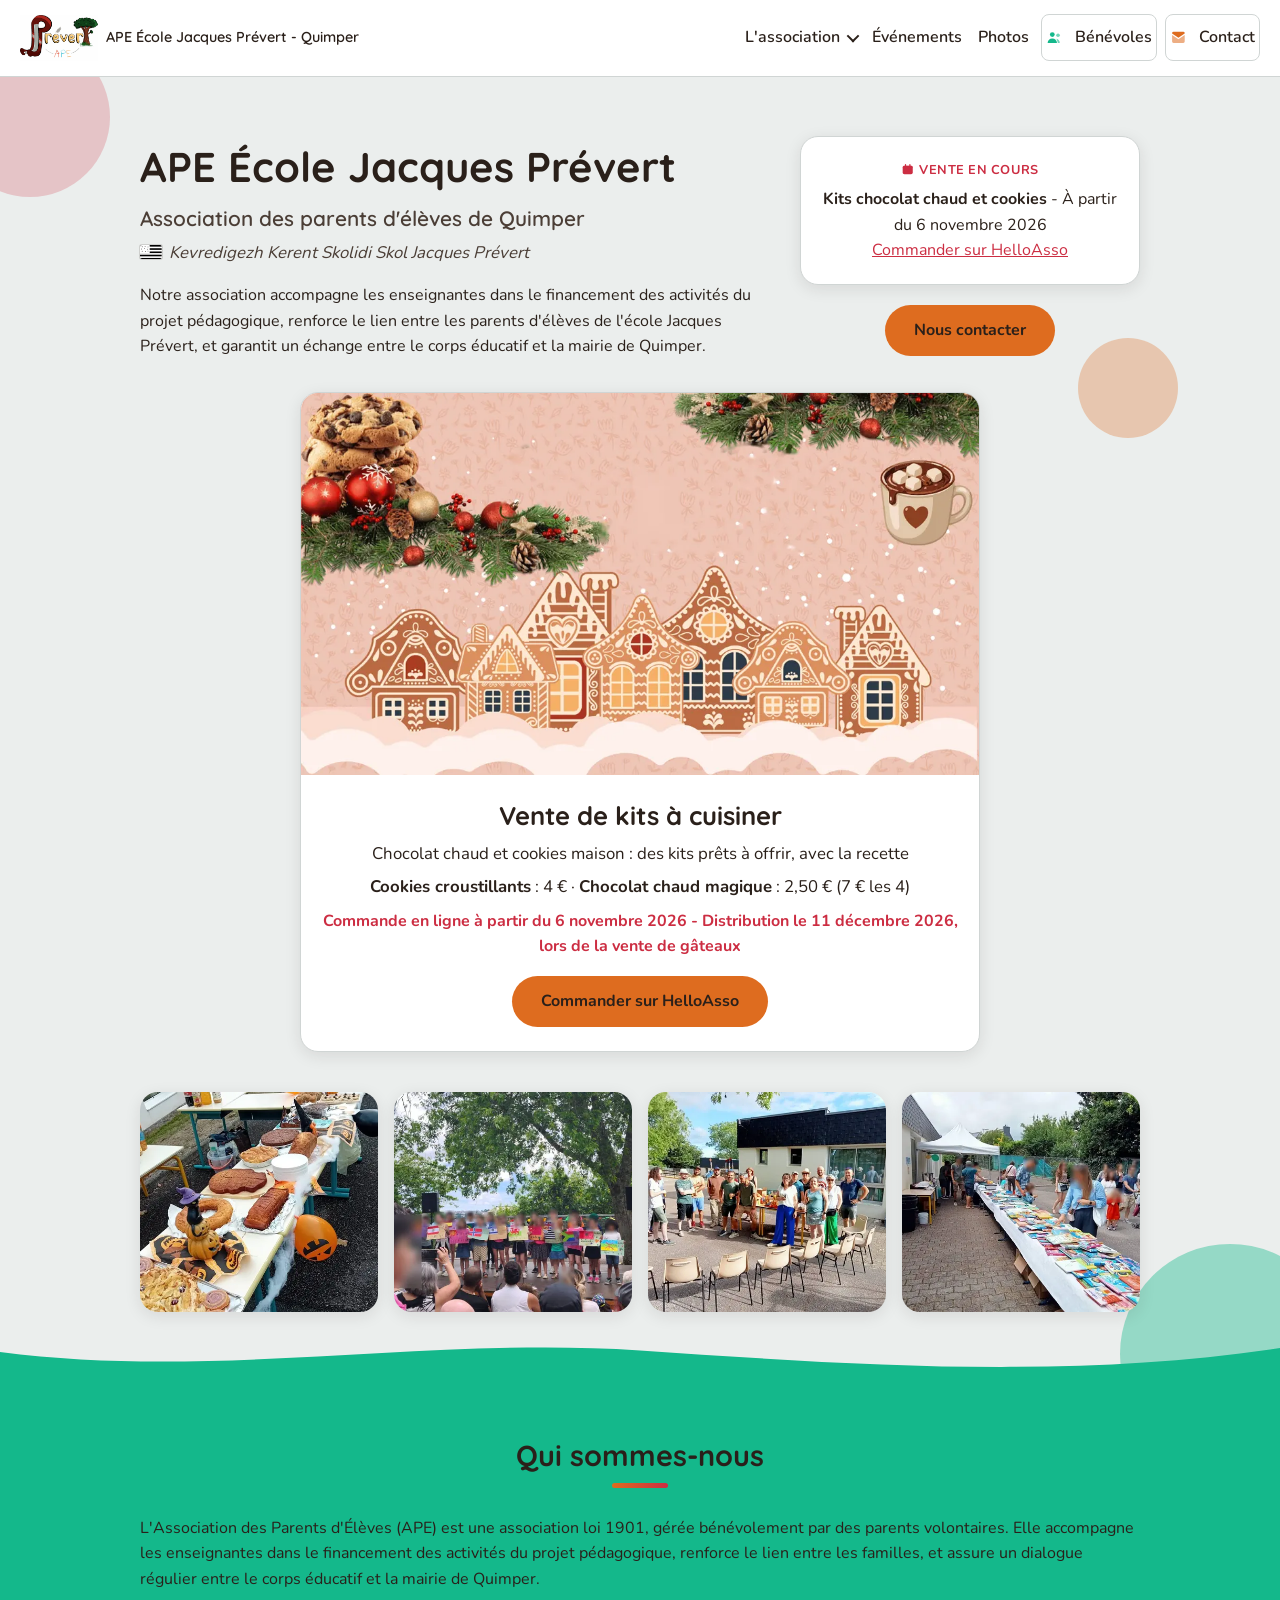
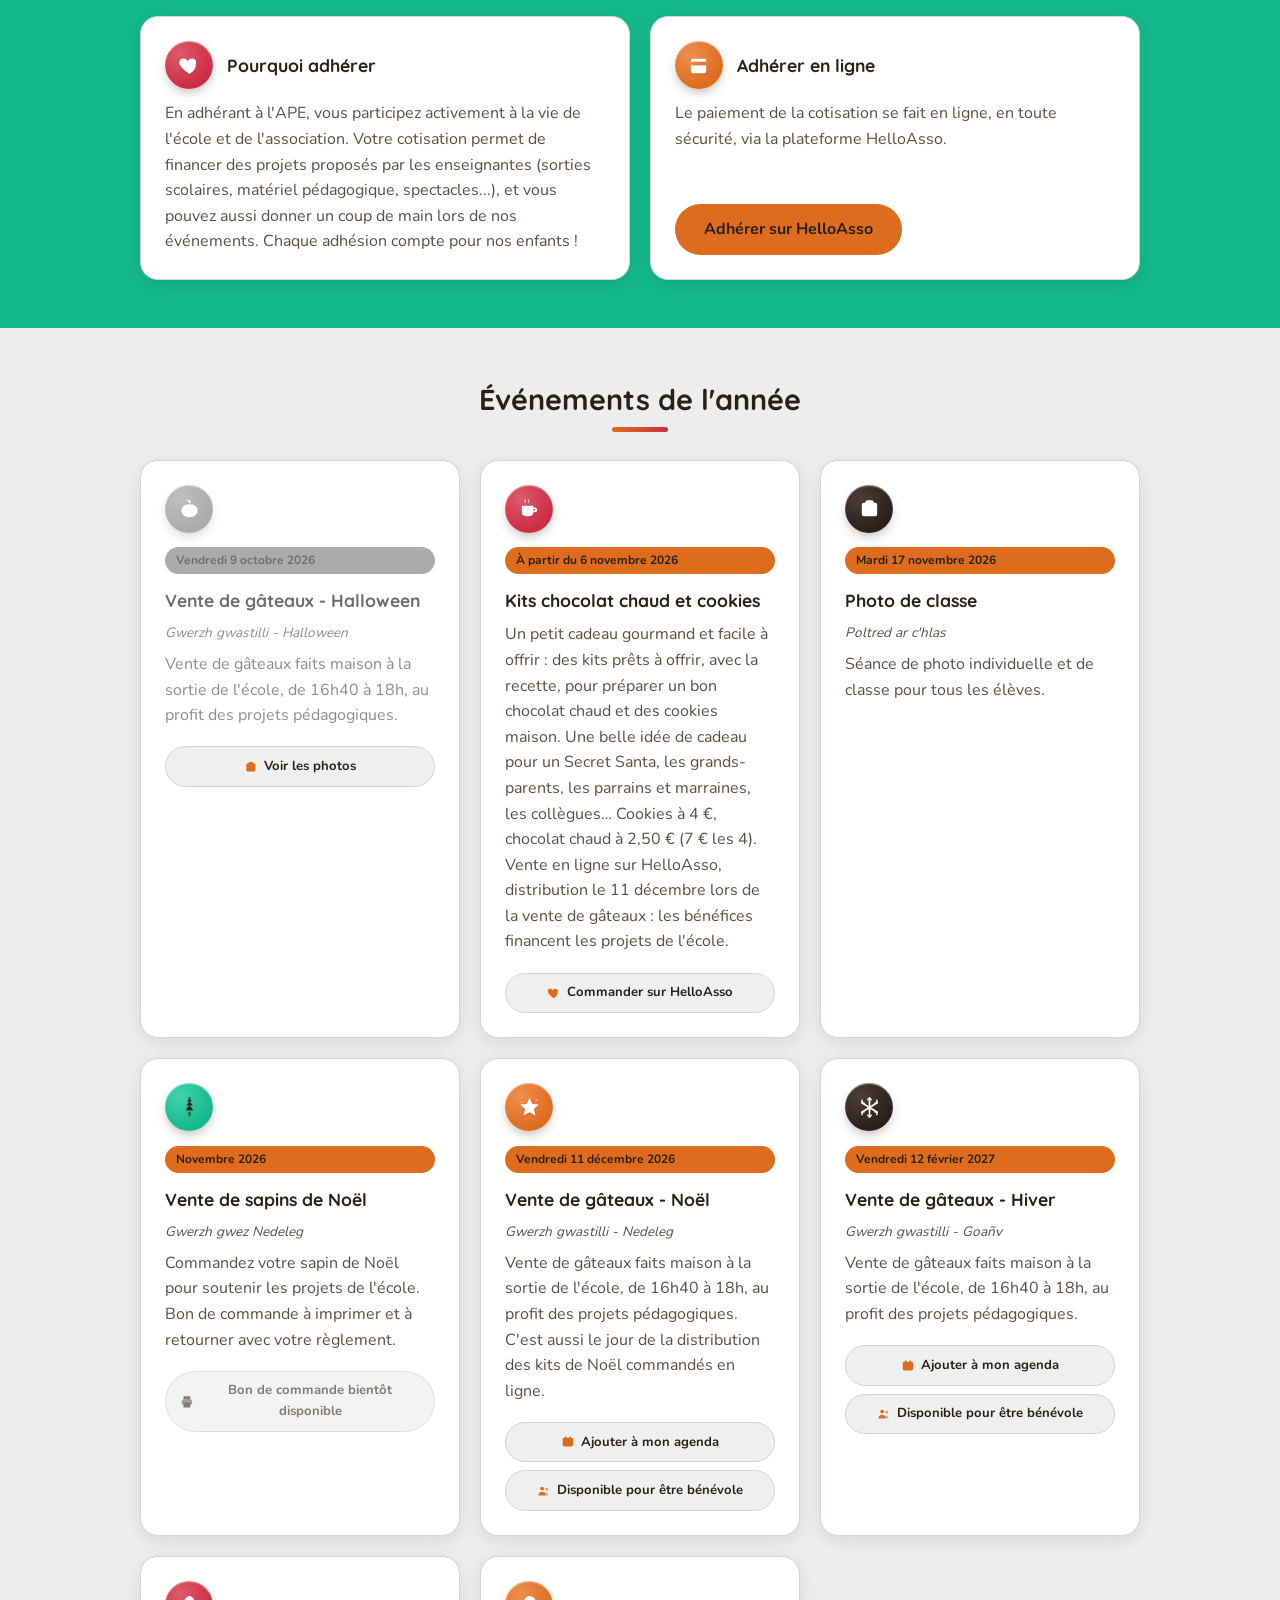
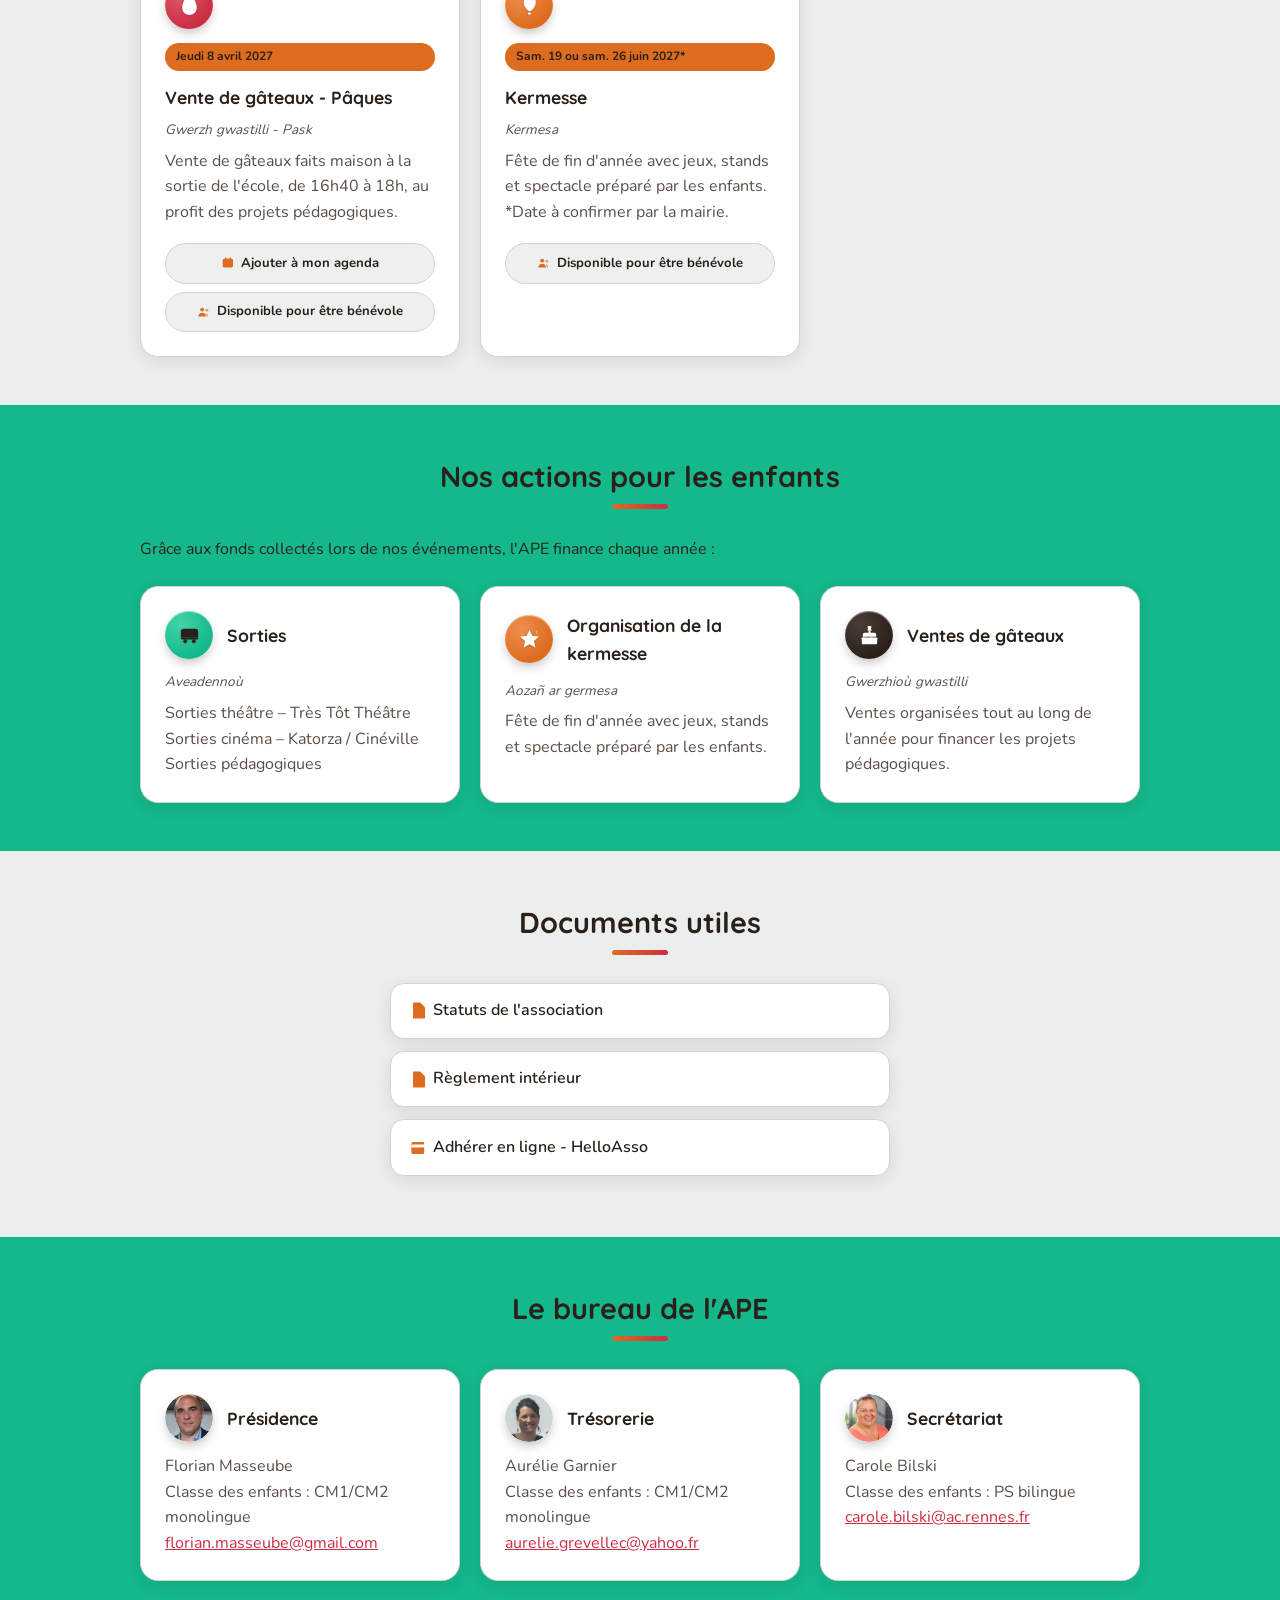
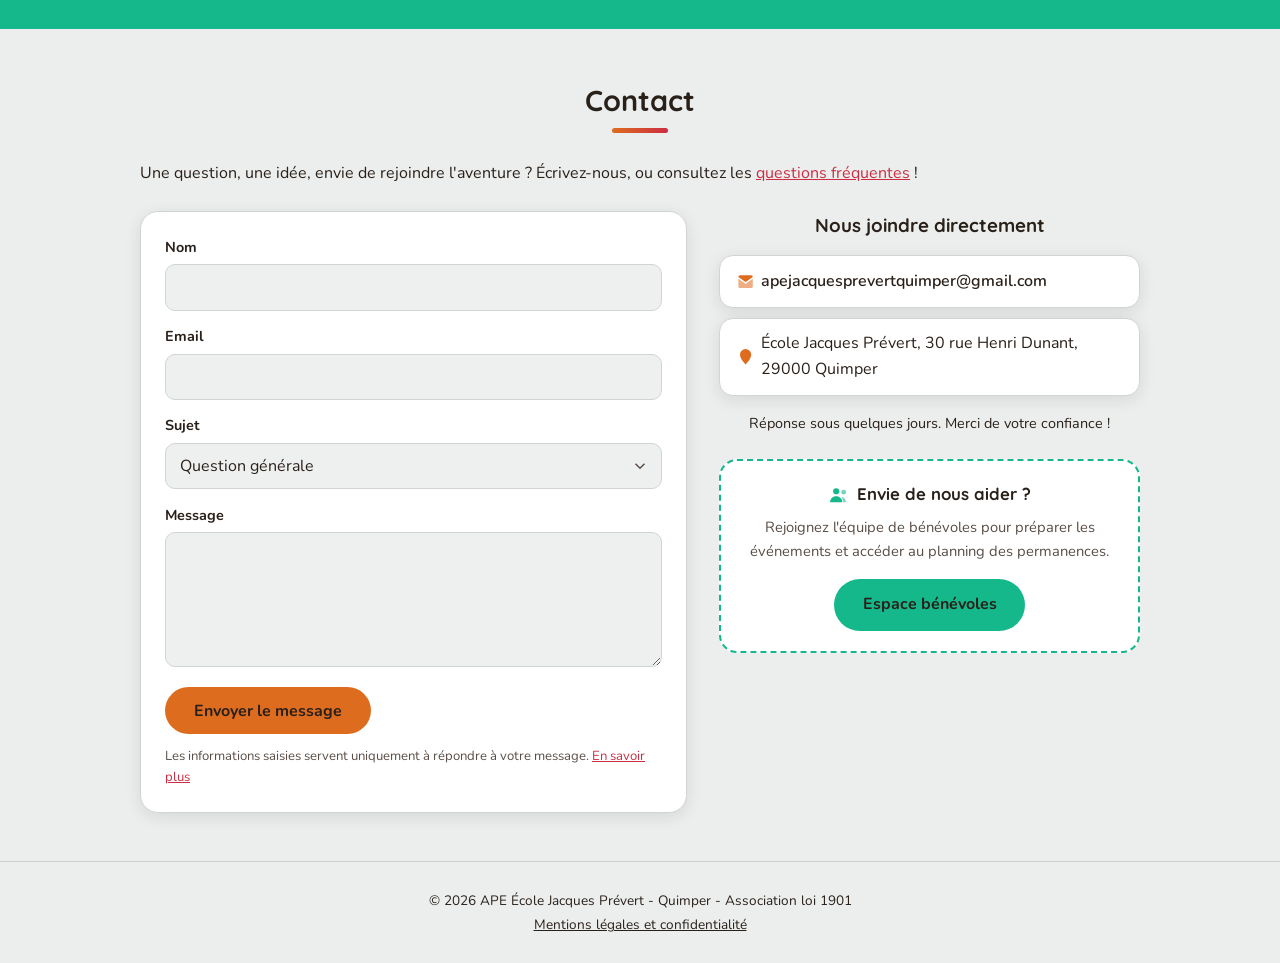
==== commit 6c87c61a: "Kits de Noël : lien de la boutique HelloAsso, prix, date de début (6 novembre) et distribution (11 d" ====
--- a/index.html
+++ b/index.html
@@ -286,8 +286,8 @@
       <div class="hero-right">
         <div class="hero-highlight">
           <span class="hero-badge"><svg class="icon-inline"><use href="#icon-calendar"></use></svg>Vente en cours</span>
-          <p><strong>Kits chocolat chaud et cookies</strong> - Du 2 au 25 novembre 2026</p>
-          <p><a href="https://www.helloasso.com/associations/ape-jacques-prevert-quimper" target="_blank" rel="noopener">Commander sur HelloAsso</a></p>
+          <p><strong>Kits chocolat chaud et cookies</strong> - À partir du 6 novembre 2026</p>
+          <p><a href="https://www.helloasso.com/associations/ape-jacques-prevert-quimper/boutiques/kits-de-noel" target="_blank" rel="noopener">Commander sur HelloAsso</a></p>
         </div>
         <a href="#contact" class="btn btn-primary">Nous contacter</a>
       </div>
@@ -297,8 +297,9 @@
       <div class="kits-body">
         <h2 class="kits-title">Vente de kits à cuisiner</h2>
         <p class="kits-sub">Chocolat chaud et cookies maison : des kits prêts à offrir, avec la recette</p>
-        <p class="kits-date">Du 2 au 25 novembre 2026 - École Jacques Prévert</p>
-        <a class="btn btn-primary" href="https://www.helloasso.com/associations/ape-jacques-prevert-quimper" target="_blank" rel="noopener">Commander sur HelloAsso</a>
+        <p class="kits-prix"><strong>Cookies croustillants</strong> : 4 € · <strong>Chocolat chaud magique</strong> : 2,50 € (7 € les 4)</p>
+        <p class="kits-date">Commande en ligne à partir du 6 novembre 2026 - Distribution le 11 décembre 2026, lors de la vente de gâteaux</p>
+        <a class="btn btn-primary" href="https://www.helloasso.com/associations/ape-jacques-prevert-quimper/boutiques/kits-de-noel" target="_blank" rel="noopener">Commander sur HelloAsso</a>
       </div>
     </div>
     <div class="hero-gallery">
@@ -366,13 +367,14 @@
         </div>
         <div class="event-card">
           <span class="icon-badge badge-pink"><svg class="icon"><use href="#icon-mug"></use></svg></span>
-          <span class="event-date">Du 2 au 25 novembre 2026</span>
+          <span class="event-date">À partir du 6 novembre 2026</span>
           <h3>Kits chocolat chaud et cookies</h3>
           <p>Un petit cadeau gourmand et facile à offrir : des kits prêts à offrir, avec la recette, pour préparer un bon chocolat chaud
             et des cookies maison. Une belle idée de cadeau pour un Secret Santa, les grands-parents, les parrains et marraines, les
-            collègues… Vente en ligne sur HelloAsso : les bénéfices financent les projets de l'école.</p>
+            collègues… Cookies à 4 €, chocolat chaud à 2,50 € (7 € les 4). Vente en ligne sur HelloAsso, distribution le 11 décembre
+            lors de la vente de gâteaux : les bénéfices financent les projets de l'école.</p>
           <div class="event-actions">
-            <a class="btn-chip" href="https://www.helloasso.com/associations/ape-jacques-prevert-quimper" target="_blank" rel="noopener"><svg class="icon-inline"><use href="#icon-heart"></use></svg>Commander sur HelloAsso</a>
+            <a class="btn-chip" href="https://www.helloasso.com/associations/ape-jacques-prevert-quimper/boutiques/kits-de-noel" target="_blank" rel="noopener"><svg class="icon-inline"><use href="#icon-heart"></use></svg>Commander sur HelloAsso</a>
           </div>
         </div>
         <div class="event-card">
@@ -399,7 +401,8 @@
           <span class="event-date">Vendredi 11 décembre 2026</span>
           <h3>Vente de gâteaux - Noël</h3>
           <p class="card-subtitle-br" lang="br">Gwerzh gwastilli - Nedeleg</p>
-          <p>Vente de gâteaux faits maison à la sortie de l'école, de 16h40 à 18h, au profit des projets pédagogiques.</p>
+          <p>Vente de gâteaux faits maison à la sortie de l'école, de 16h40 à 18h, au profit des projets pédagogiques.
+            C'est aussi le jour de la distribution des kits de Noël commandés en ligne.</p>
           <div class="event-actions">
             <a class="btn-chip" download="vente-gateaux-noel.ics" href="data:text/calendar;charset=utf-8,BEGIN%3AVCALENDAR%0D%0AVERSION%3A2.0%0D%0APRODID%3A-%2F%2FAPE%20Jacques%20Prevert%2F%2FFR%0D%0ABEGIN%3AVEVENT%0D%0AUID%3Anoel-2026%40apejacquesprevertquimper%0D%0ADTSTAMP%3A20260101T000000Z%0D%0ADTSTART%3A20261211T164000%0D%0ADTEND%3A20261211T180000%0D%0ASUMMARY%3AVente%20de%20gateaux%20-%20Noel%0D%0ALOCATION%3AEcole%20Jacques%20Prevert%5C%2C%20Quimper%0D%0ADESCRIPTION%3AVente%20de%20gateaux%20faits%20maison%20a%20la%20sortie%20de%20l%27ecole%20au%20profit%20des%20projets%20pedagogiques.%20De%2016h40%20a%2018h.%0D%0AEND%3AVEVENT%0D%0AEND%3AVCALENDAR%0D%0A"><svg class="icon-inline"><use href="#icon-calendar"></use></svg>Ajouter à mon agenda</a>
             <a class="btn-chip" href="mailto:apejacquesprevertquimper@gmail.com?subject=Disponible%20pour%20aider%20-%20Vente%20de%20g%C3%A2teaux%20-%20No%C3%ABl&body=Bonjour%2C%0A%0AJe%20suis%20disponible%20pour%20aider%20lors%20de%20%C2%AB%20Vente%20de%20g%C3%A2teaux%20-%20No%C3%ABl%20%C2%BB%20le%20vendredi%2011%20d%C3%A9cembre%202026.%0AArriv%C3%A9e%20b%C3%A9n%C3%A9voles%20%C3%A0%2016h15%2C%20vente%20de%2016h40%20%C3%A0%2018h.%0A%0AMerci%20%21"><svg class="icon-inline"><use href="#icon-users"></use></svg>Disponible pour être bénévole</a>
--- a/style.css
+++ b/style.css
@@ -1252,6 +1252,11 @@
   font-size: 1.05rem;
 }
 
+.kits-prix {
+  margin: 0 0 0.5rem;
+  font-size: 1.05rem;
+}
+
 .kits-date {
   margin: 0 0 1rem;
   font-weight: 700;
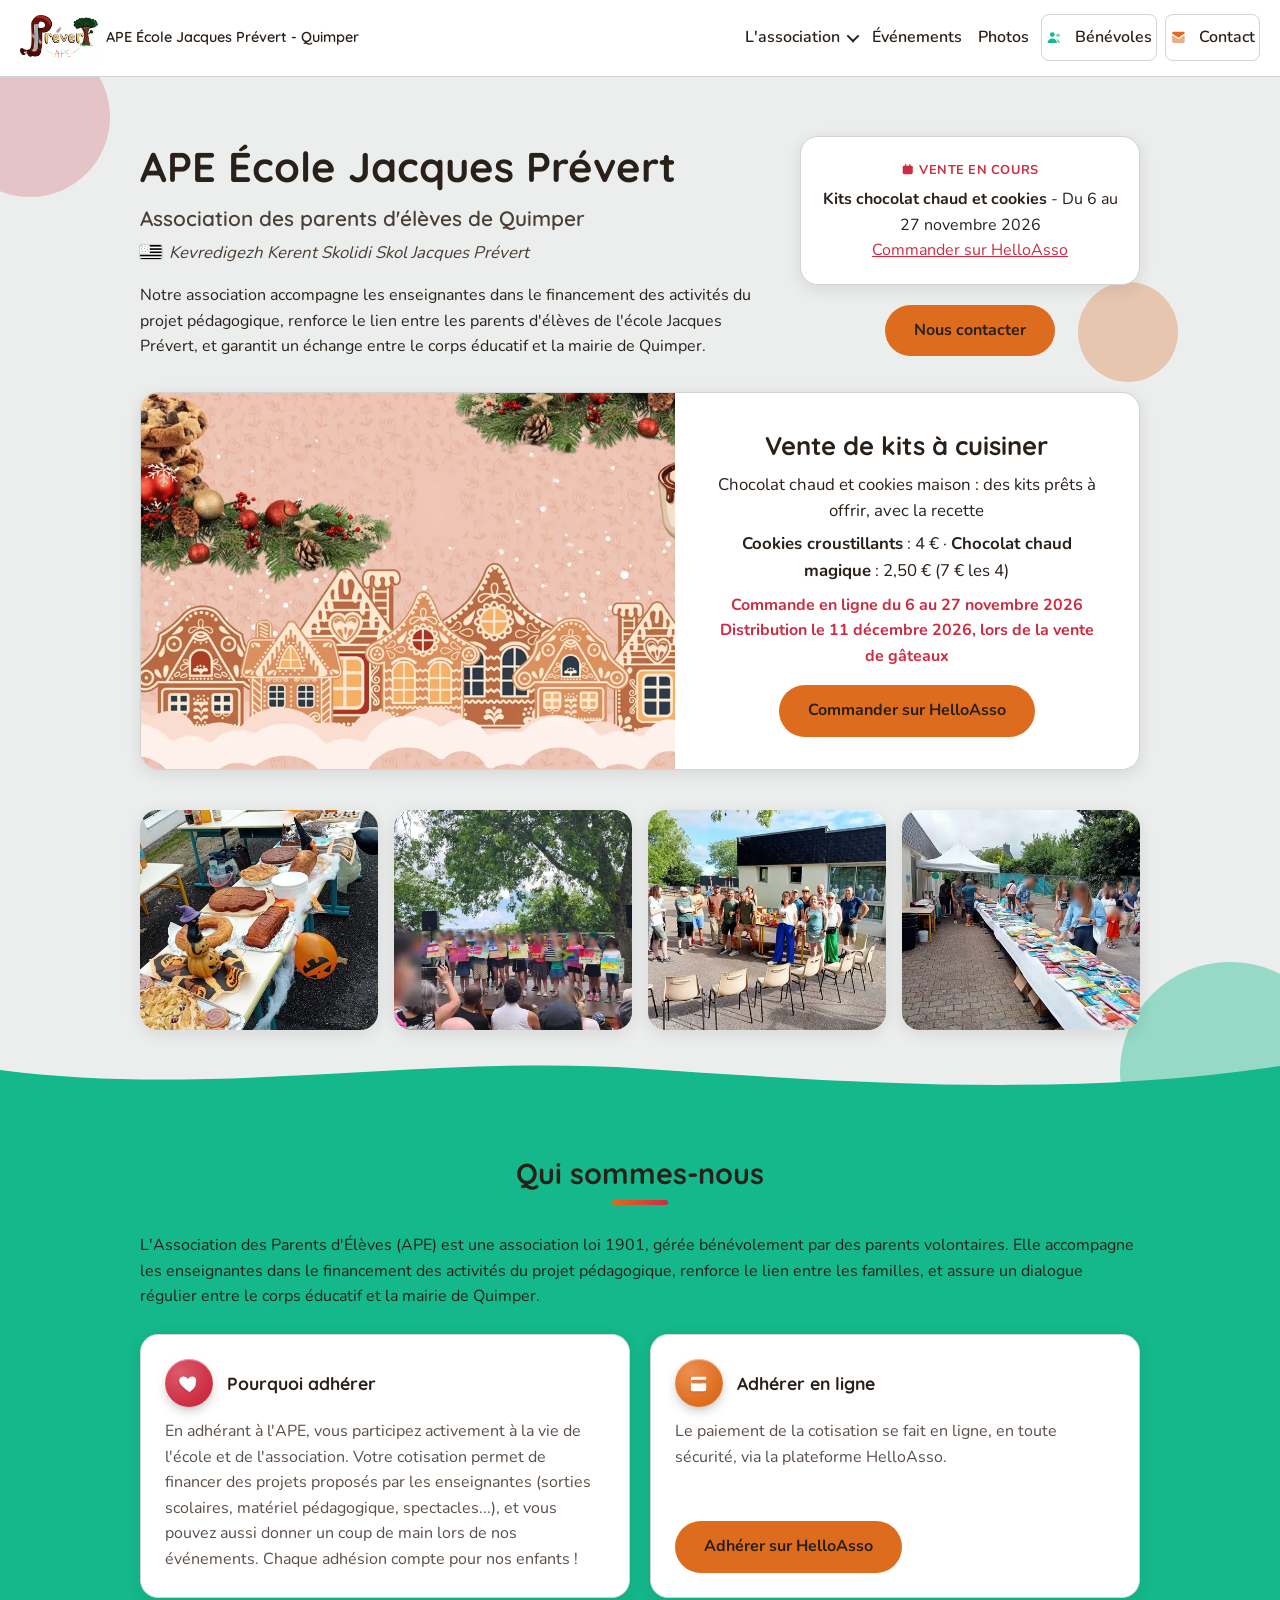
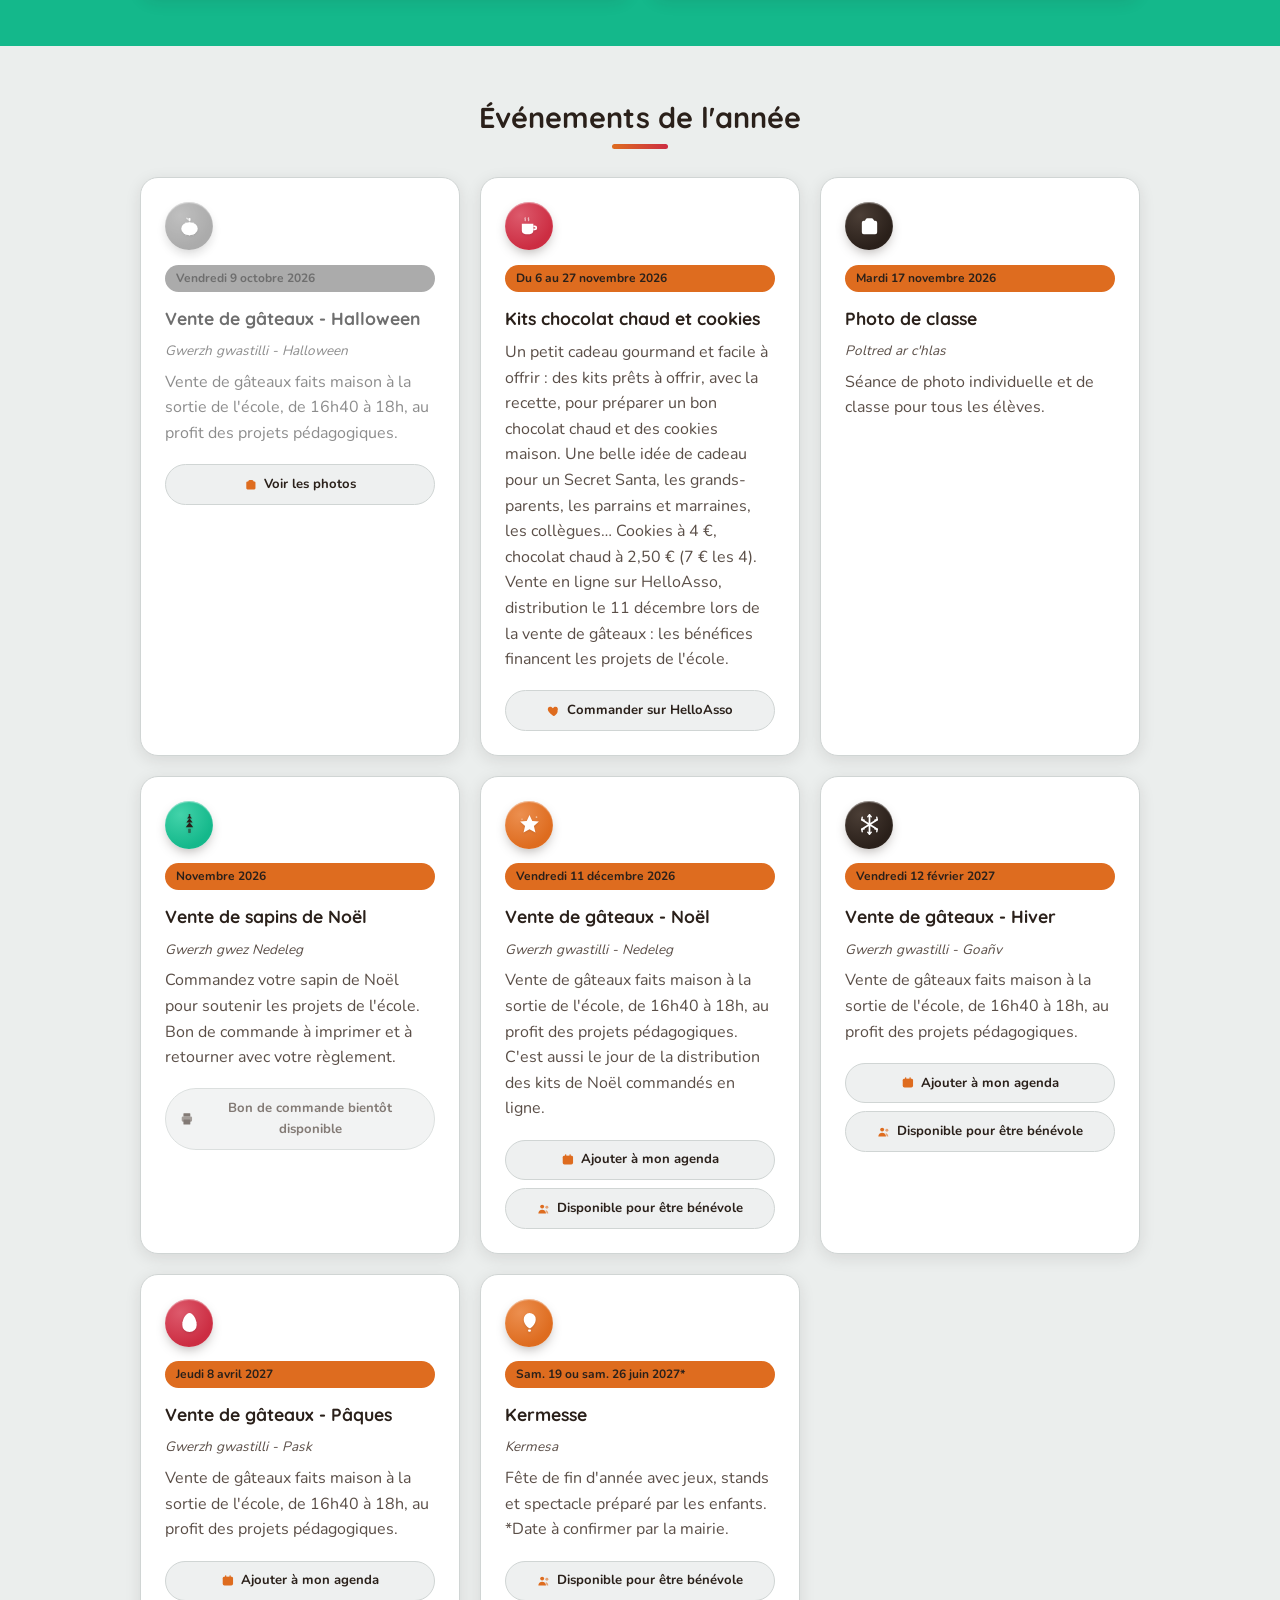
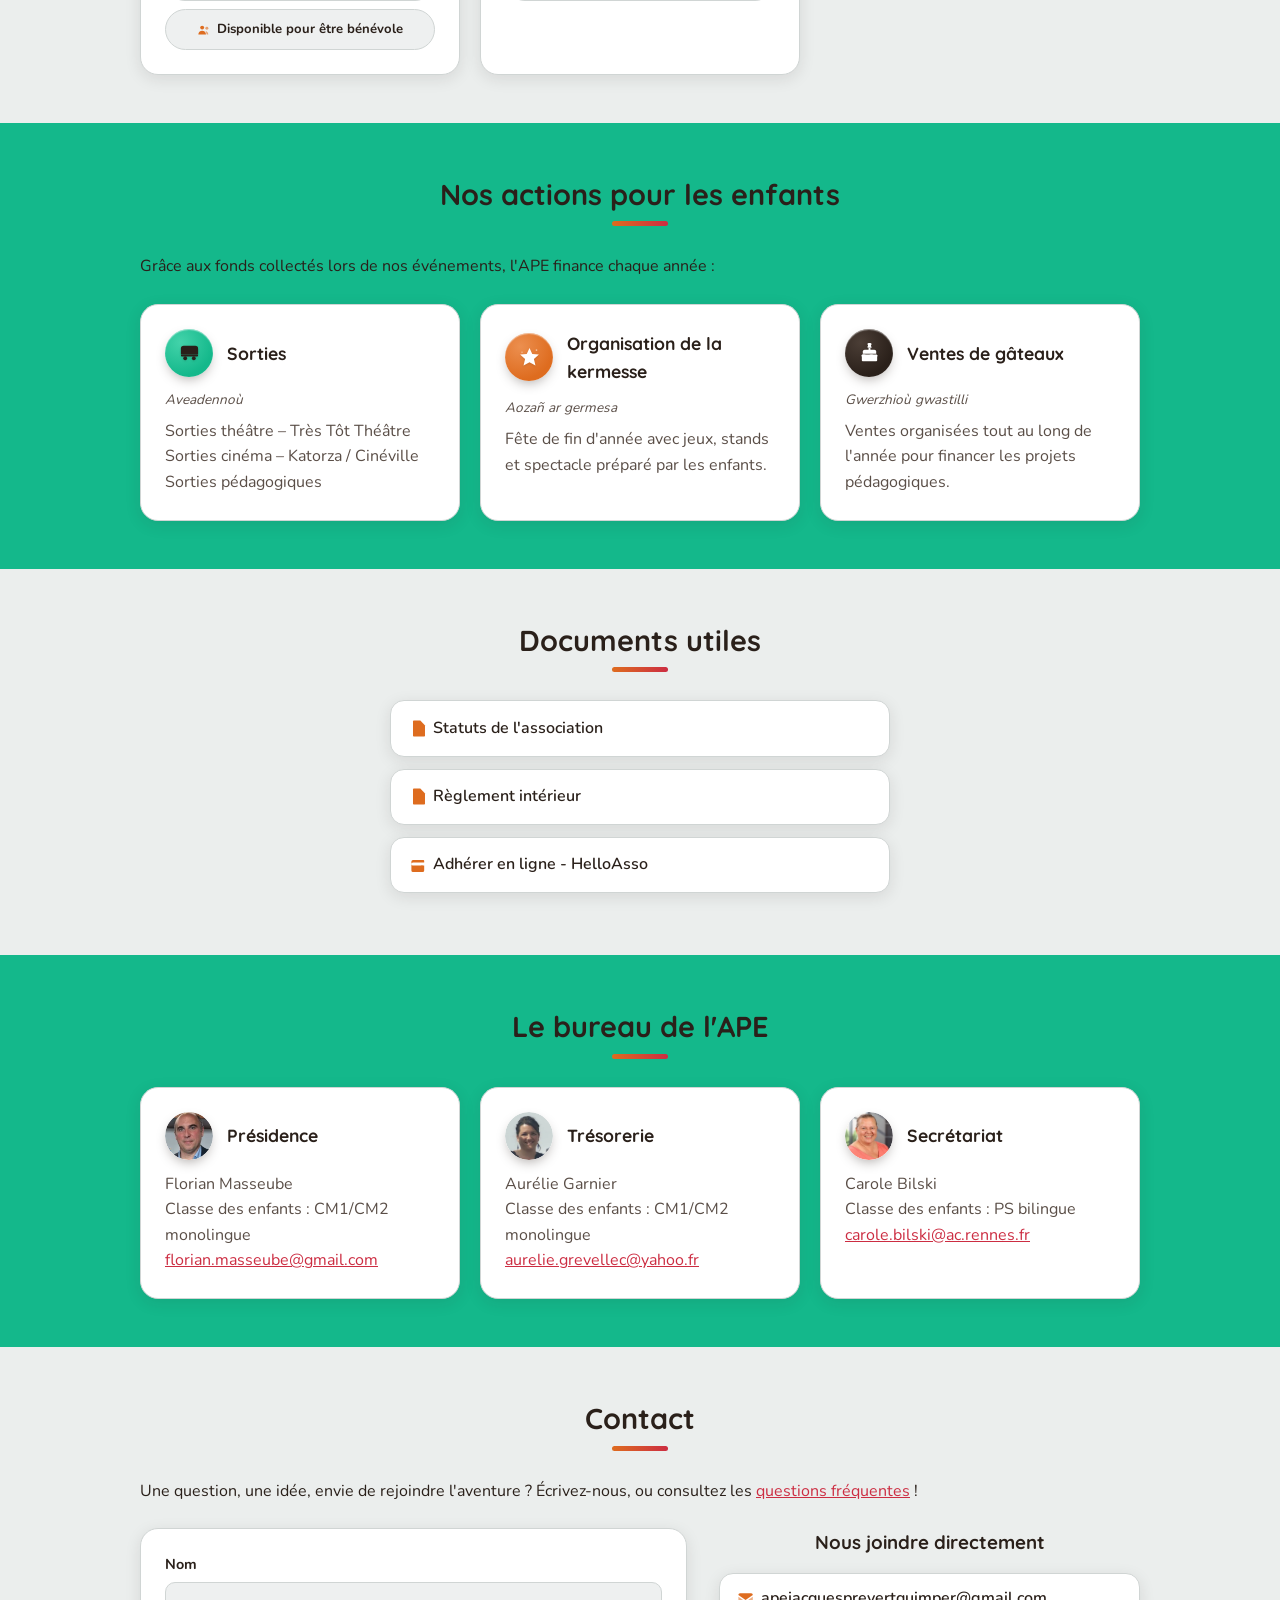
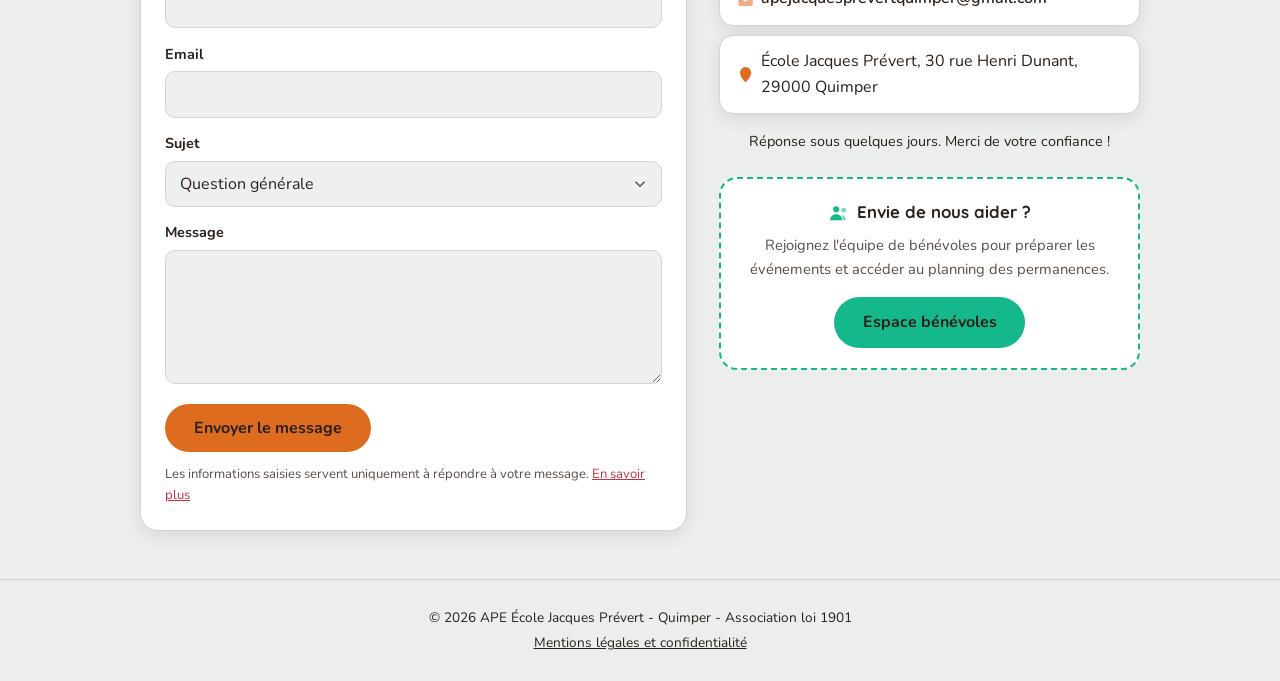
==== commit 07d5d6ac: "Kits de Noël : commande du 6 au 27 novembre, distribution sur une ligne à part Co-Authored-By: Claud" ====
--- a/index.html
+++ b/index.html
@@ -286,7 +286,7 @@
       <div class="hero-right">
         <div class="hero-highlight">
           <span class="hero-badge"><svg class="icon-inline"><use href="#icon-calendar"></use></svg>Vente en cours</span>
-          <p><strong>Kits chocolat chaud et cookies</strong> - À partir du 6 novembre 2026</p>
+          <p><strong>Kits chocolat chaud et cookies</strong> - Du 6 au 27 novembre 2026</p>
           <p><a href="https://www.helloasso.com/associations/ape-jacques-prevert-quimper/boutiques/kits-de-noel" target="_blank" rel="noopener">Commander sur HelloAsso</a></p>
         </div>
         <a href="#contact" class="btn btn-primary">Nous contacter</a>
@@ -298,7 +298,7 @@
         <h2 class="kits-title">Vente de kits à cuisiner</h2>
         <p class="kits-sub">Chocolat chaud et cookies maison : des kits prêts à offrir, avec la recette</p>
         <p class="kits-prix"><strong>Cookies croustillants</strong> : 4 € · <strong>Chocolat chaud magique</strong> : 2,50 € (7 € les 4)</p>
-        <p class="kits-date">Commande en ligne à partir du 6 novembre 2026 - Distribution le 11 décembre 2026, lors de la vente de gâteaux</p>
+        <p class="kits-date">Commande en ligne du 6 au 27 novembre 2026<br>Distribution le 11 décembre 2026, lors de la vente de gâteaux</p>
         <a class="btn btn-primary" href="https://www.helloasso.com/associations/ape-jacques-prevert-quimper/boutiques/kits-de-noel" target="_blank" rel="noopener">Commander sur HelloAsso</a>
       </div>
     </div>
@@ -367,7 +367,7 @@
         </div>
         <div class="event-card">
           <span class="icon-badge badge-pink"><svg class="icon"><use href="#icon-mug"></use></svg></span>
-          <span class="event-date">À partir du 6 novembre 2026</span>
+          <span class="event-date">Du 6 au 27 novembre 2026</span>
           <h3>Kits chocolat chaud et cookies</h3>
           <p>Un petit cadeau gourmand et facile à offrir : des kits prêts à offrir, avec la recette, pour préparer un bon chocolat chaud
             et des cookies maison. Une belle idée de cadeau pour un Secret Santa, les grands-parents, les parrains et marraines, les
--- a/style.css
+++ b/style.css
@@ -1217,7 +1217,7 @@
 .kits {
   position: relative;
   z-index: 1;
-  max-width: 680px;
+  max-width: 1000px;
   margin: 2rem auto 0;
   overflow: hidden;
   background: var(--color-card);
@@ -1262,3 +1262,25 @@
   font-weight: 700;
   color: var(--color-red);
 }
+
+/* Large écran : l'image à gauche, le texte à droite, sur toute la largeur des photos */
+@media (min-width: 720px) {
+  .kits {
+    display: grid;
+    grid-template-columns: 1.15fr 1fr;
+  }
+
+  .kits-img {
+    height: 100%;
+    object-fit: cover;
+    object-position: 40% 60%;
+  }
+
+  .kits-body {
+    display: flex;
+    flex-direction: column;
+    align-items: center;
+    justify-content: center;
+    padding: 2rem 2.25rem;
+  }
+}
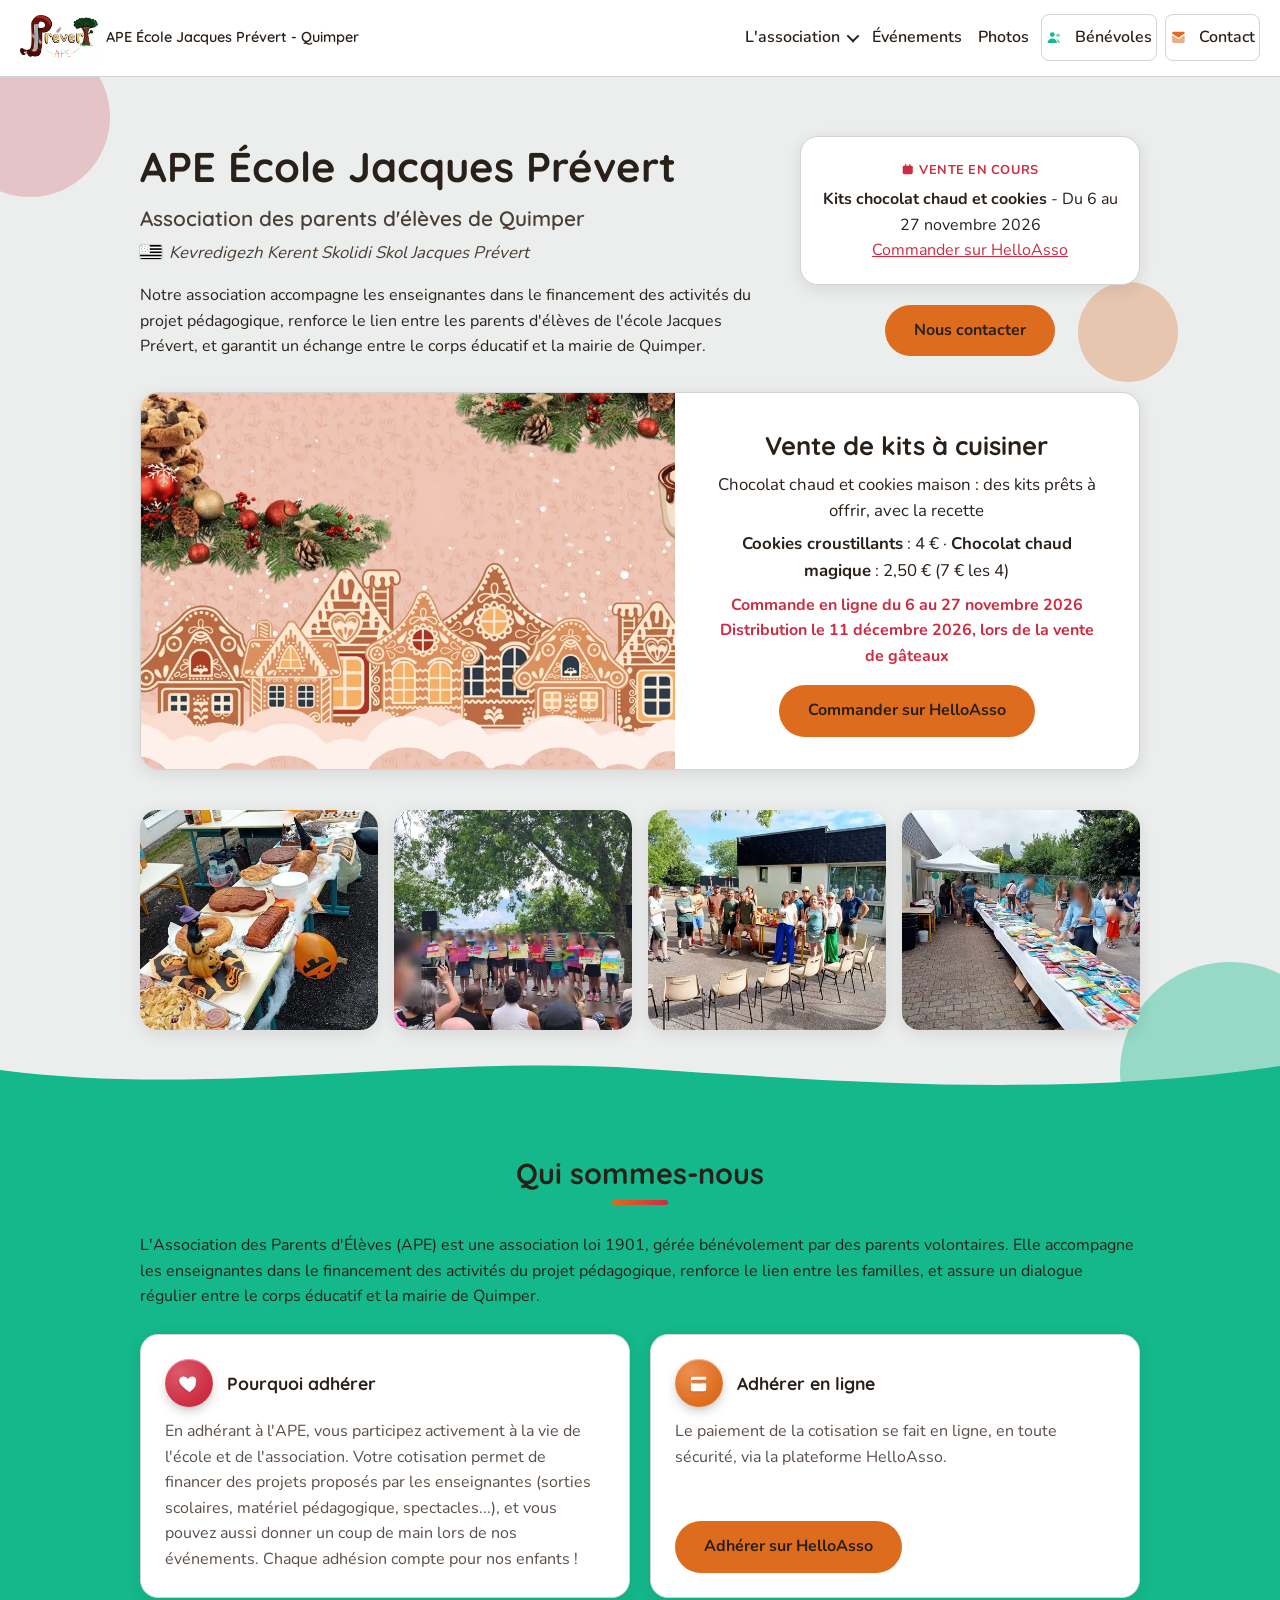
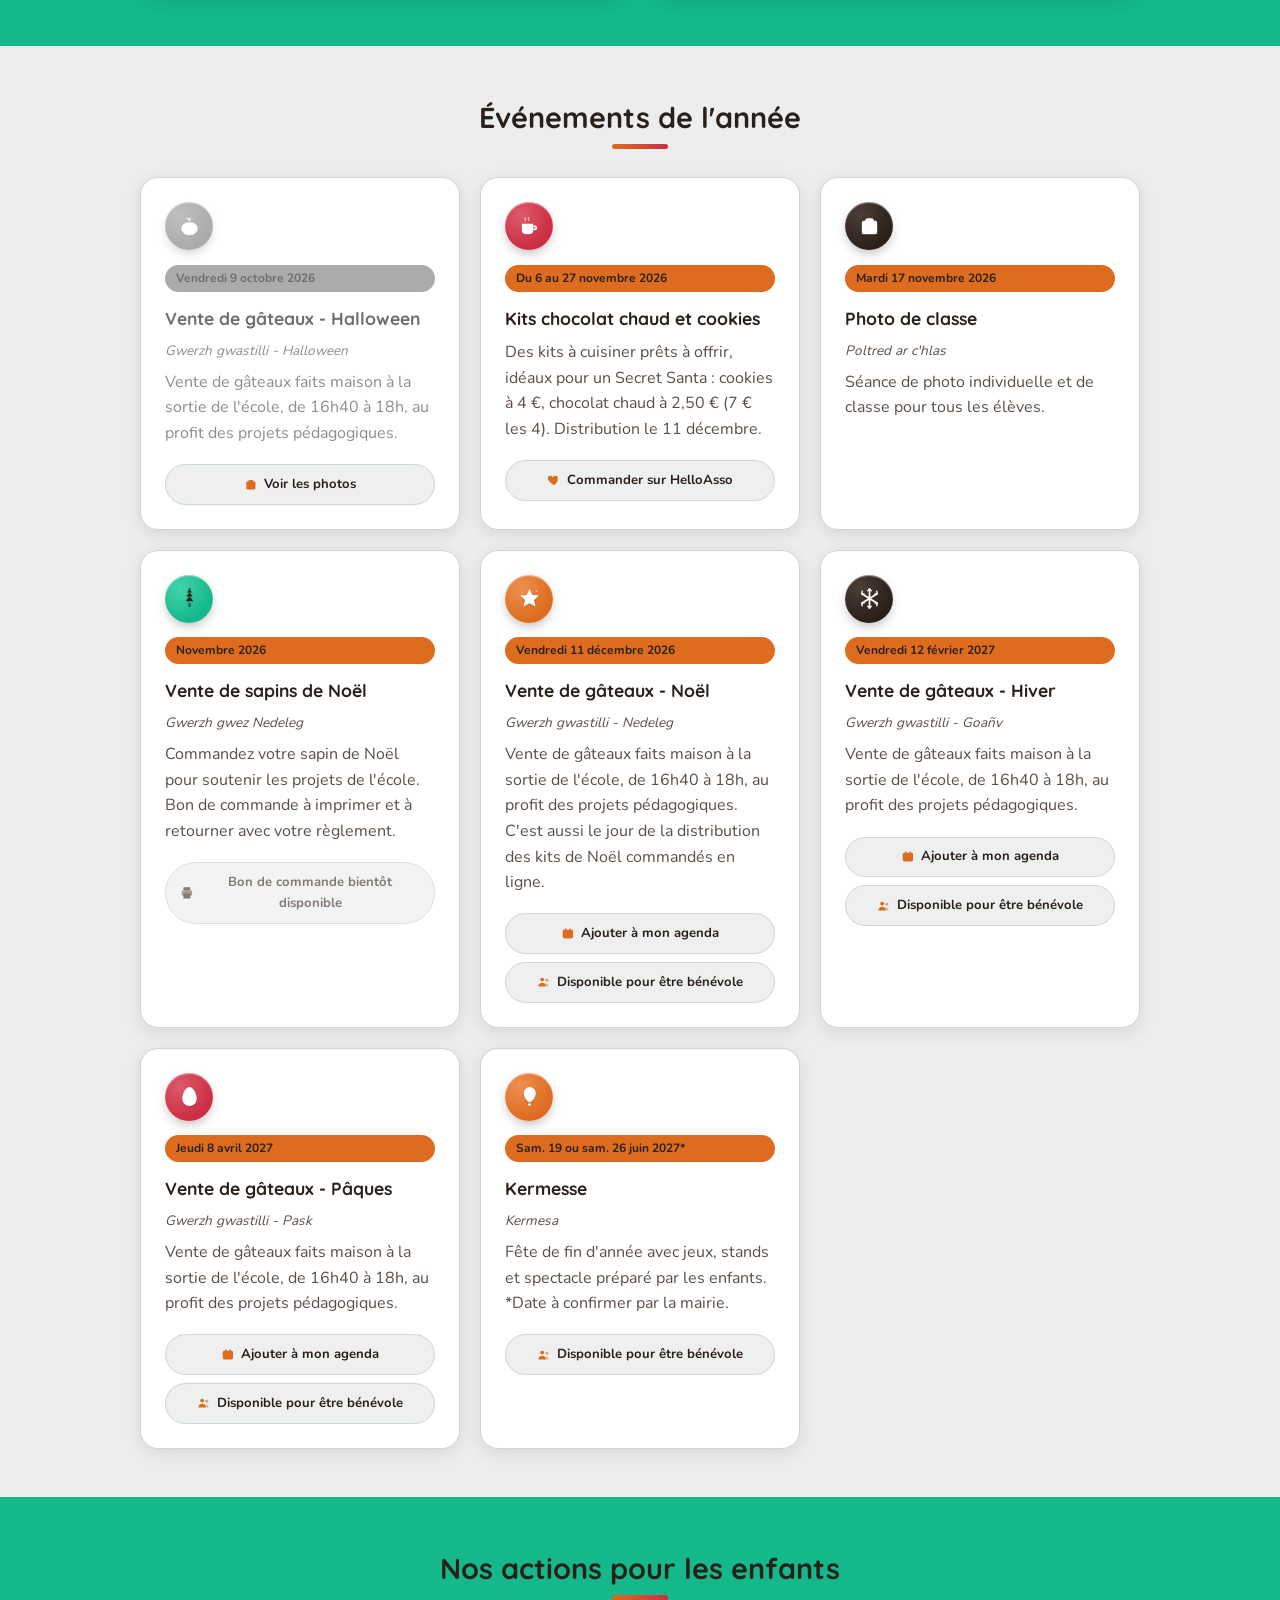
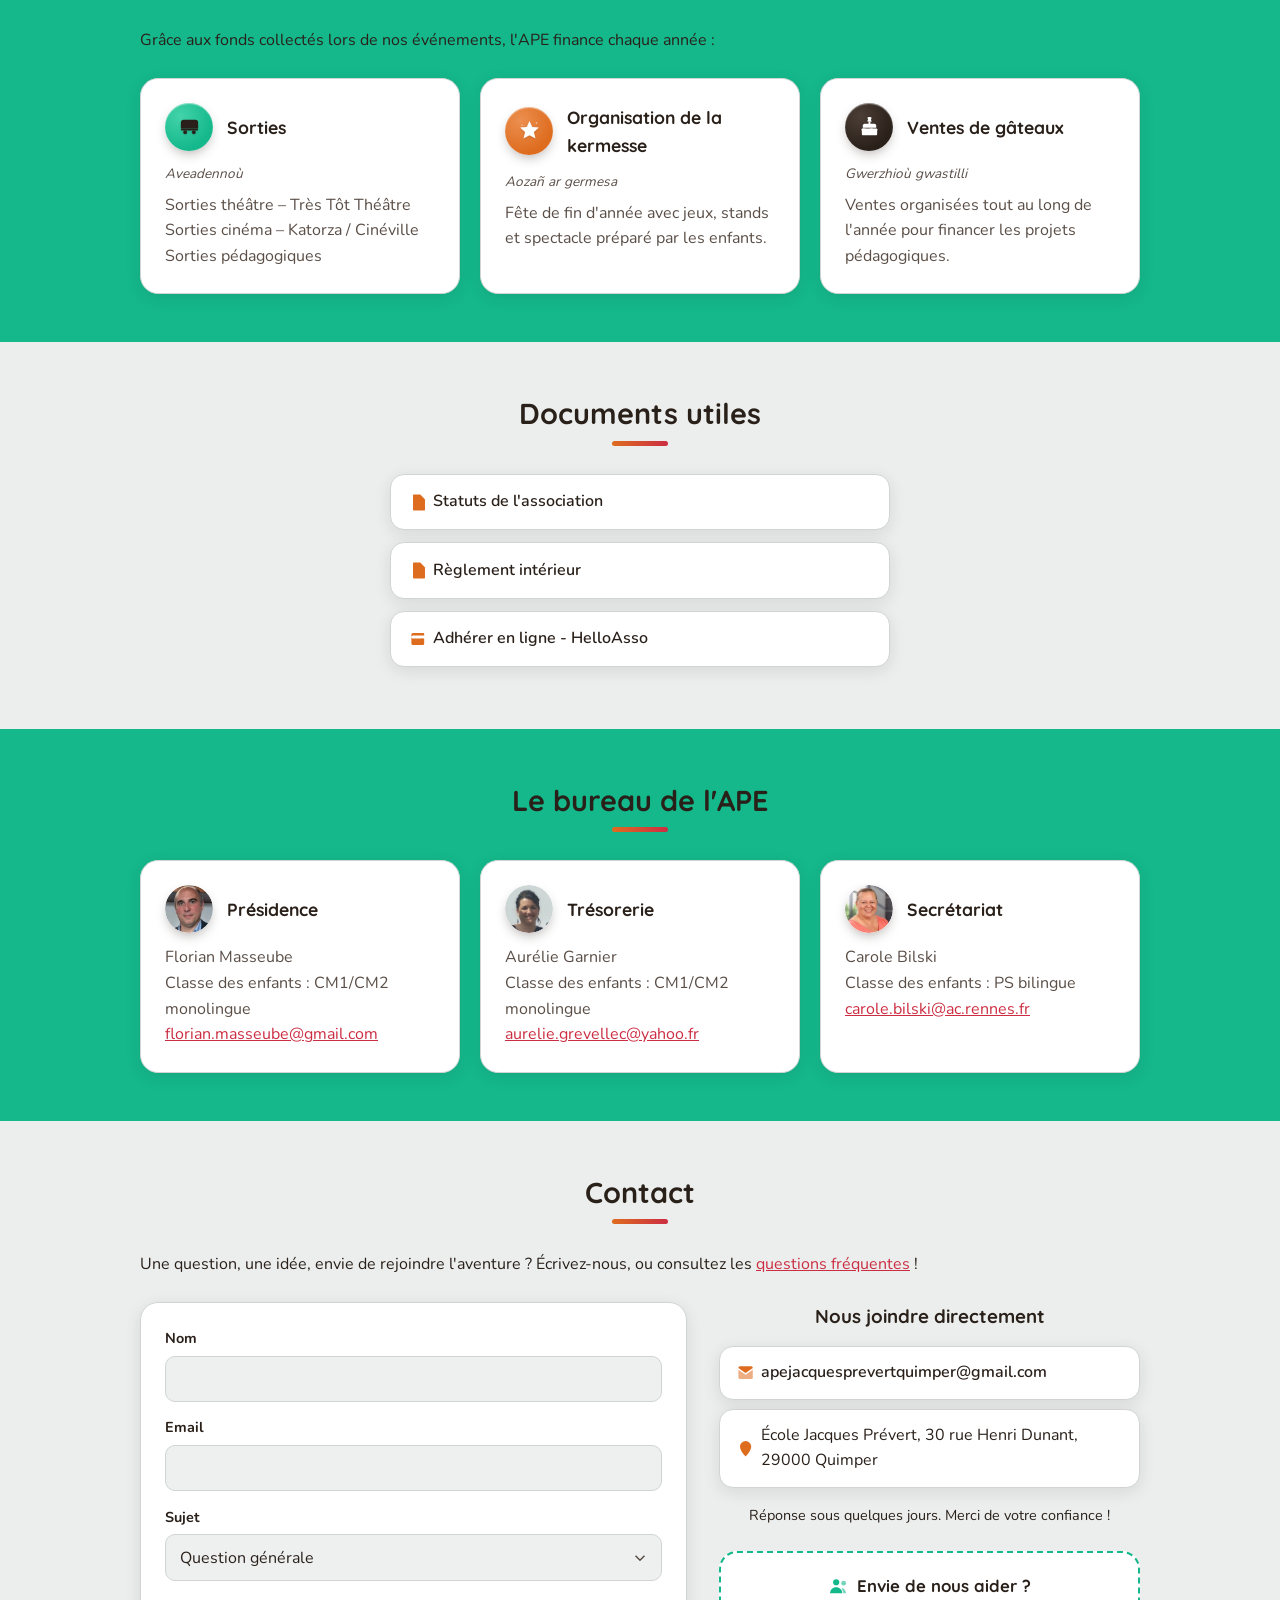
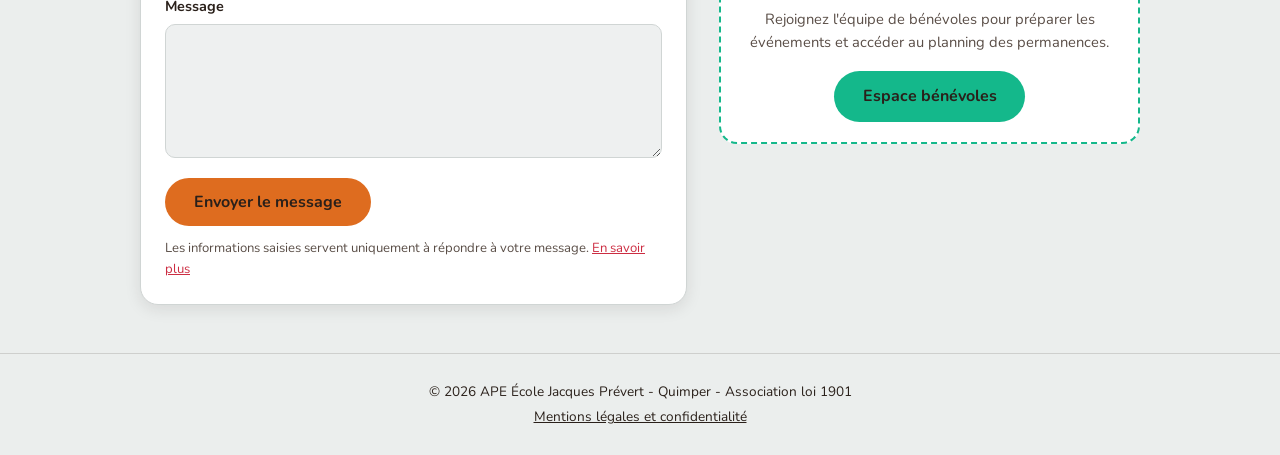
==== commit 5159e622: "Carte des kits : description raccourcie Co-Authored-By: Claude Sonnet 5.5 <noreply@anthropic.com>" ====
--- a/index.html
+++ b/index.html
@@ -369,10 +369,8 @@
           <span class="icon-badge badge-pink"><svg class="icon"><use href="#icon-mug"></use></svg></span>
           <span class="event-date">Du 6 au 27 novembre 2026</span>
           <h3>Kits chocolat chaud et cookies</h3>
-          <p>Un petit cadeau gourmand et facile à offrir : des kits prêts à offrir, avec la recette, pour préparer un bon chocolat chaud
-            et des cookies maison. Une belle idée de cadeau pour un Secret Santa, les grands-parents, les parrains et marraines, les
-            collègues… Cookies à 4 €, chocolat chaud à 2,50 € (7 € les 4). Vente en ligne sur HelloAsso, distribution le 11 décembre
-            lors de la vente de gâteaux : les bénéfices financent les projets de l'école.</p>
+          <p>Des kits à cuisiner prêts à offrir, idéaux pour un Secret Santa : cookies à 4 €, chocolat chaud à 2,50 € (7 € les 4).
+            Distribution le 11 décembre.</p>
           <div class="event-actions">
             <a class="btn-chip" href="https://www.helloasso.com/associations/ape-jacques-prevert-quimper/boutiques/kits-de-noel" target="_blank" rel="noopener"><svg class="icon-inline"><use href="#icon-heart"></use></svg>Commander sur HelloAsso</a>
           </div>
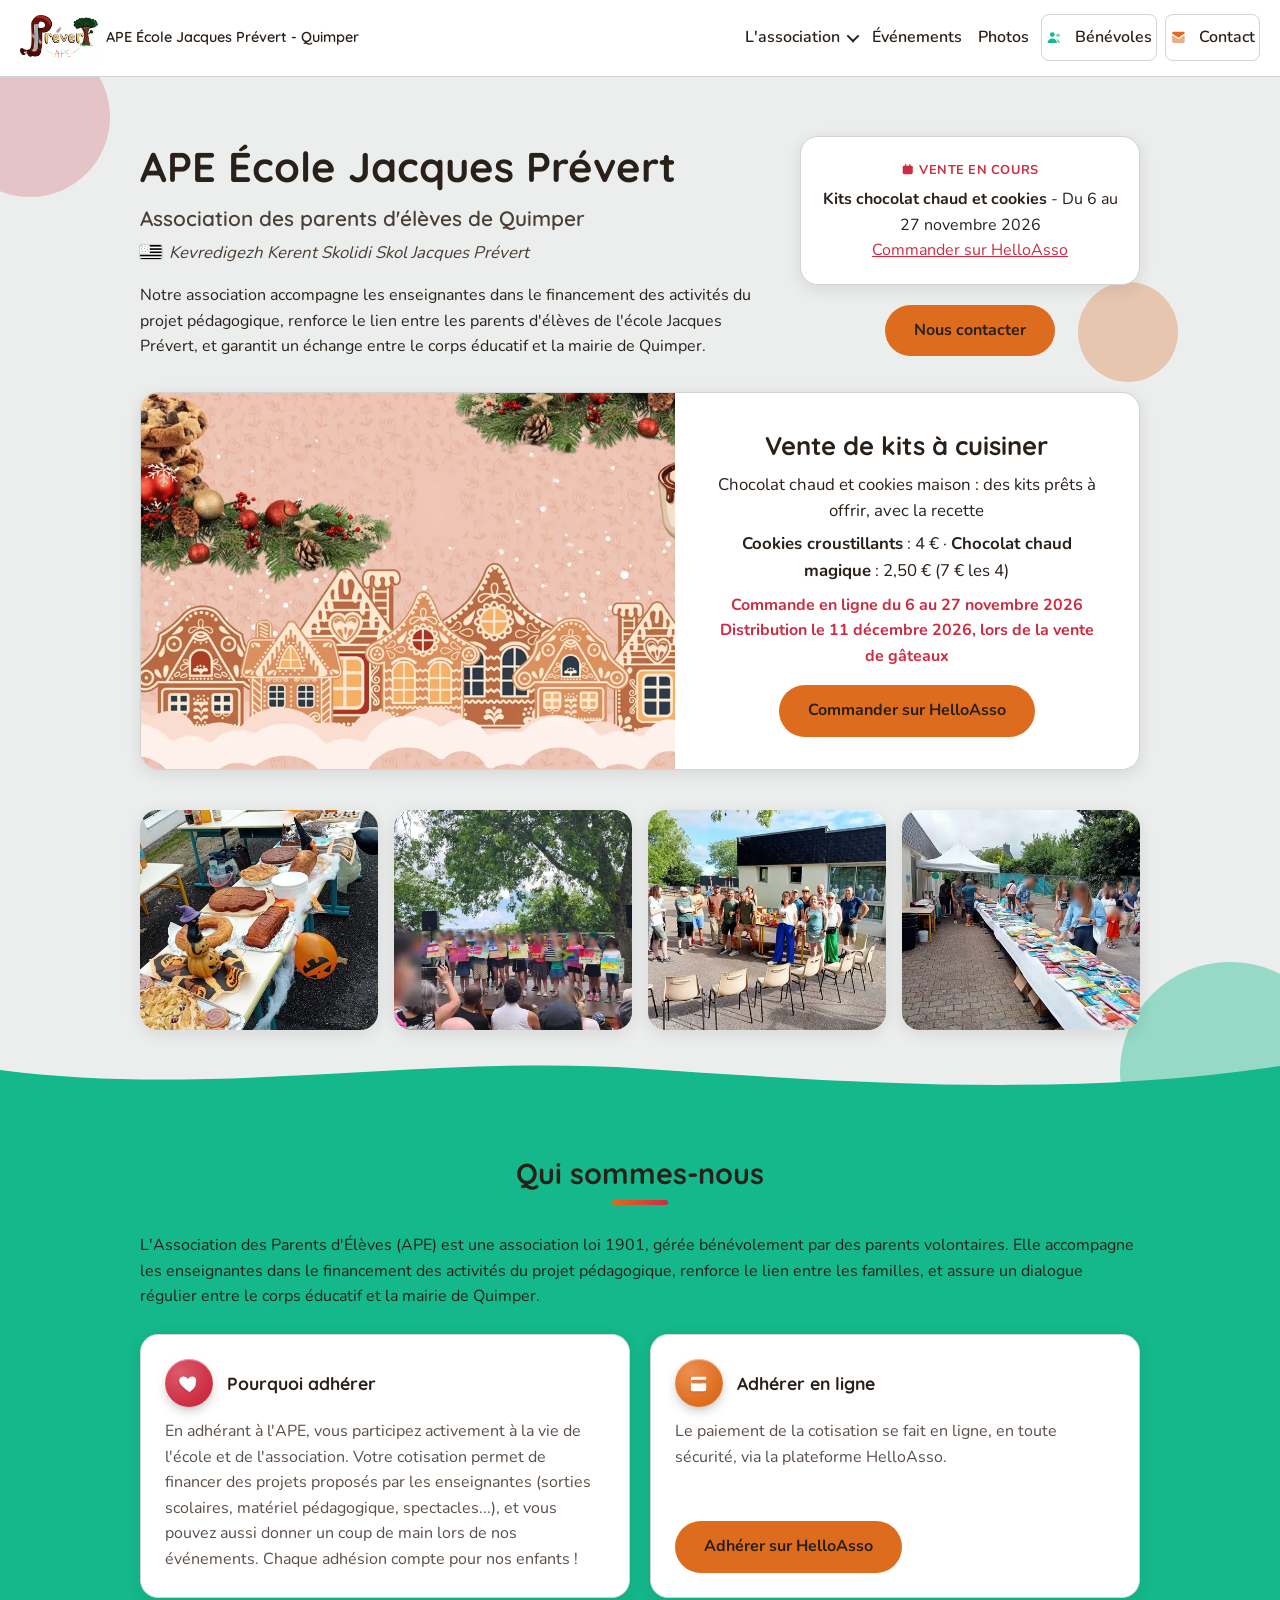
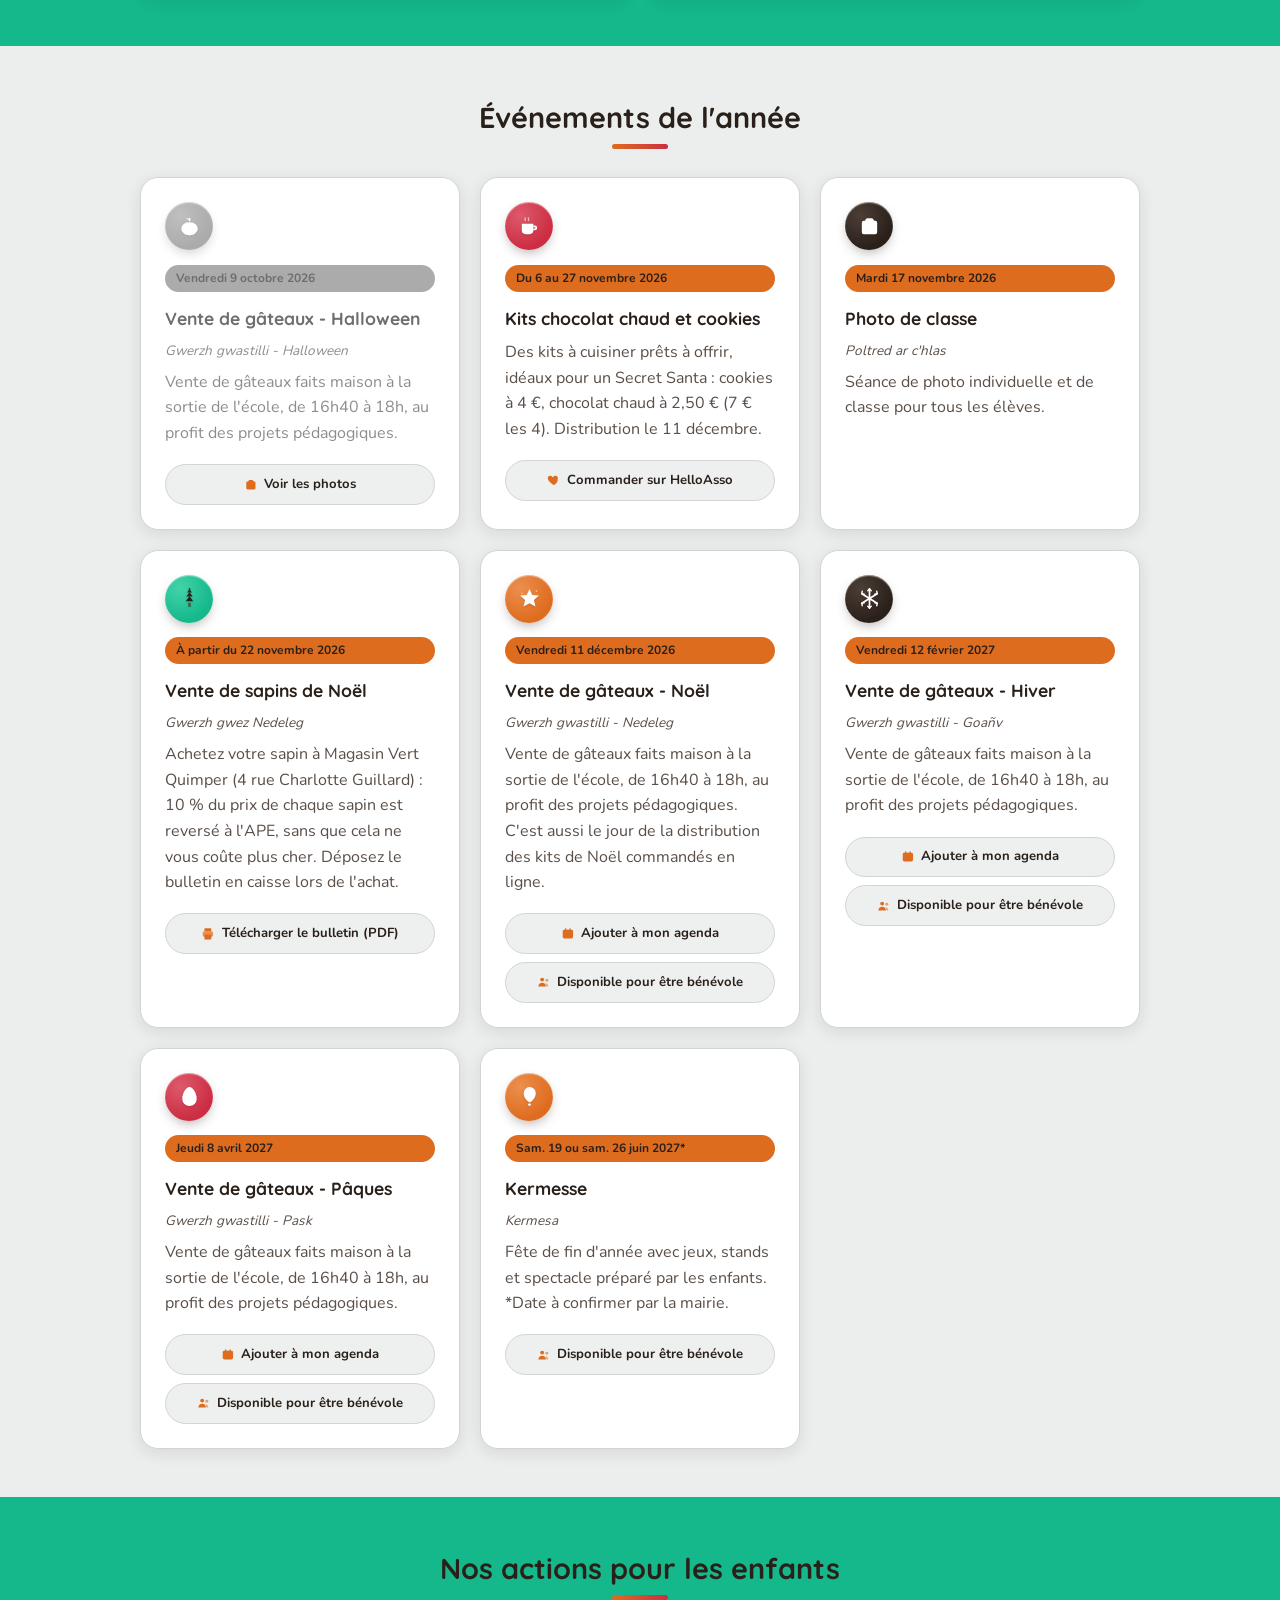
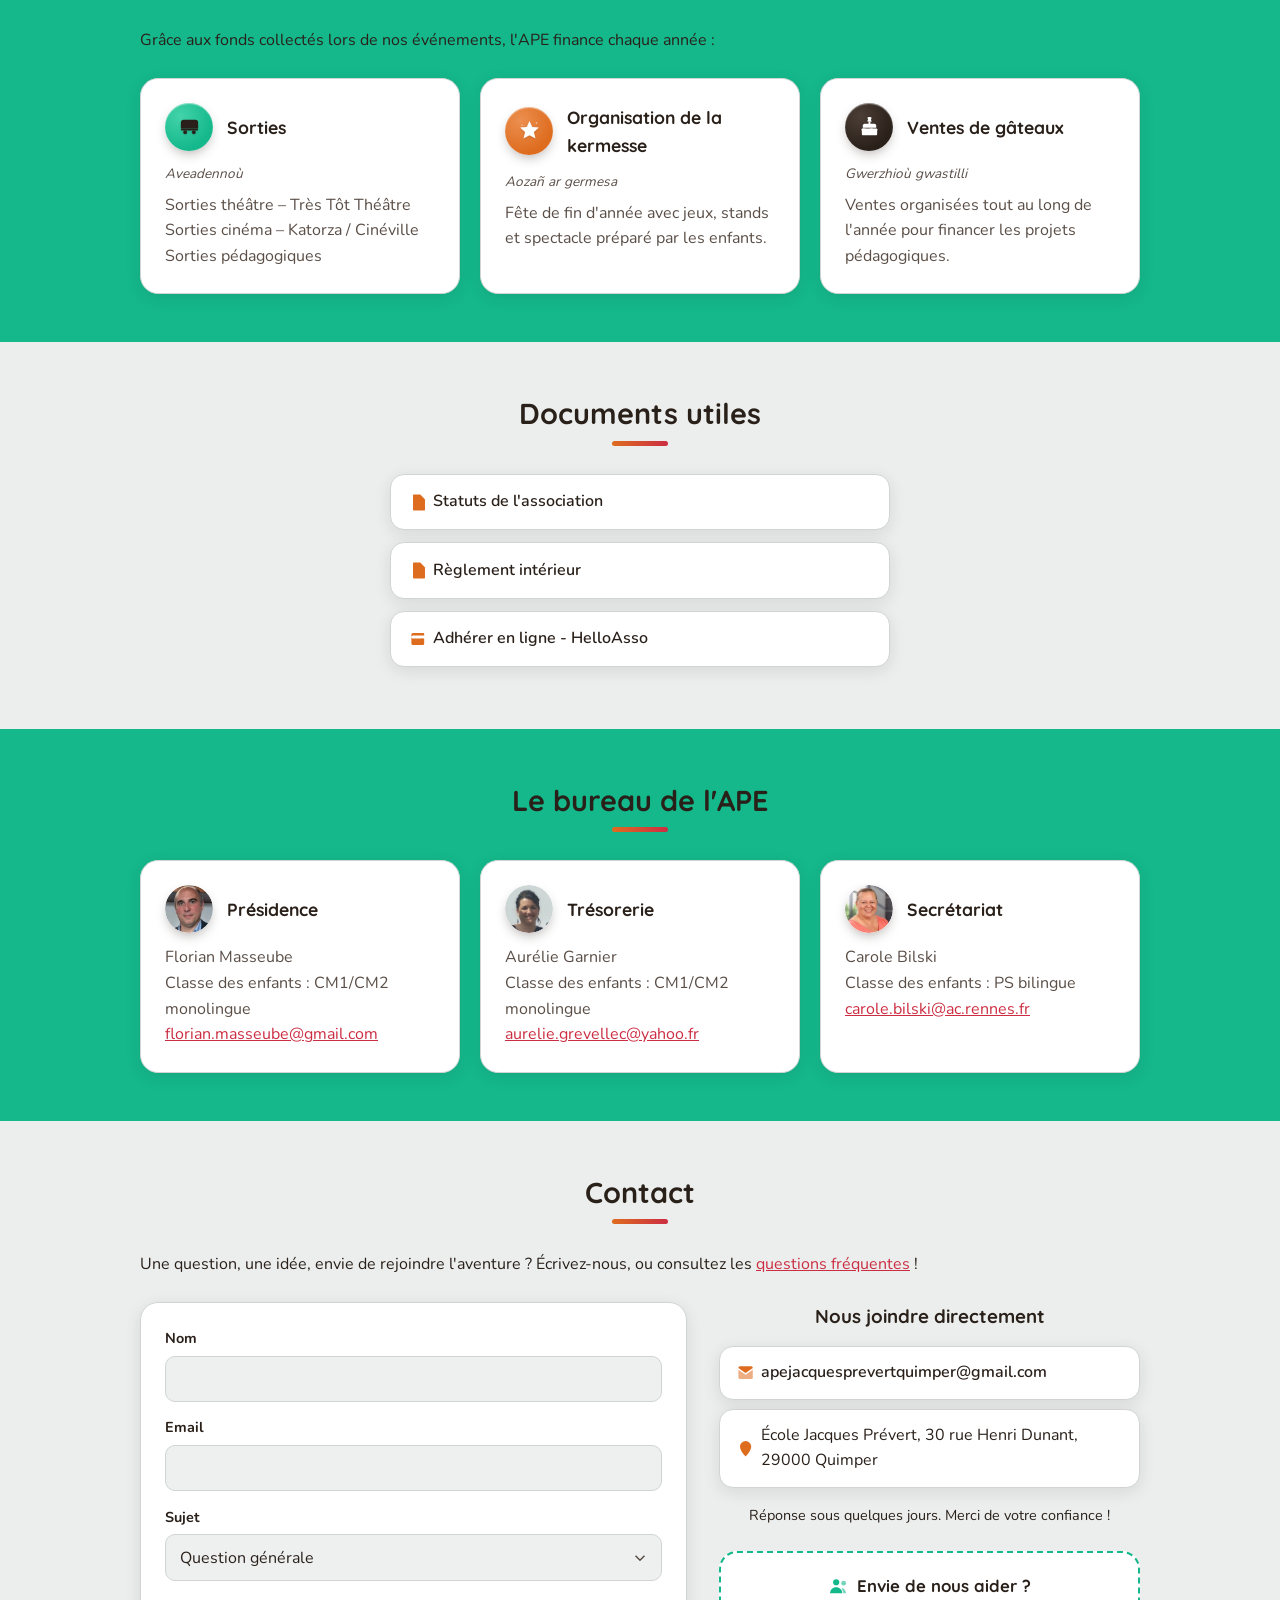
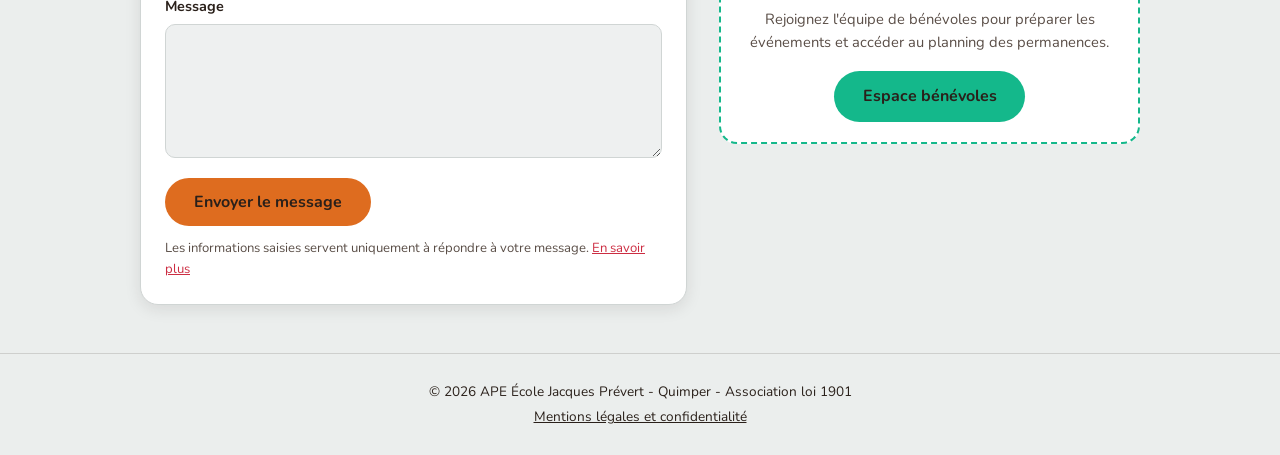
==== commit f0324794: "Vente de sapins : bulletin Magasin Vert à télécharger (accueil) et ligne du planning avec Stéphanie " ====
--- a/index.html
+++ b/index.html
@@ -384,14 +384,13 @@
         </div>
         <div class="event-card">
           <span class="icon-badge badge-secondary"><svg class="icon"><use href="#icon-tree"></use></svg></span>
-          <span class="event-date">Novembre 2026</span>
+          <span class="event-date">À partir du 22 novembre 2026</span>
           <h3>Vente de sapins de Noël</h3>
           <p class="card-subtitle-br" lang="br">Gwerzh gwez Nedeleg</p>
-          <p>Commandez votre sapin de Noël pour soutenir les projets de l'école. Bon de commande à imprimer et à retourner avec votre règlement.</p>
+          <p>Achetez votre sapin à Magasin Vert Quimper (4 rue Charlotte Guillard) : 10 % du prix de chaque sapin est reversé à l'APE,
+            sans que cela ne vous coûte plus cher. Déposez le bulletin en caisse lors de l'achat.</p>
           <div class="event-actions">
-            <!-- À faire : une fois le PDF prêt dans /documents, remplacer ce span par :
-                 <a class="btn-chip" href="documents/bon-commande-sapin.pdf" target="_blank" rel="noopener"><svg class="icon-inline"><use href="#icon-print"></use></svg>Imprimer le bon de commande</a> -->
-            <span class="btn-chip btn-chip-disabled"><svg class="icon-inline"><use href="#icon-print"></use></svg>Bon de commande bientôt disponible</span>
+            <a class="btn-chip" href="documents/coupon-sapins-noel-2026.pdf" target="_blank" rel="noopener"><svg class="icon-inline"><use href="#icon-print"></use></svg>Télécharger le bulletin (PDF)</a>
           </div>
         </div>
         <div class="event-card">
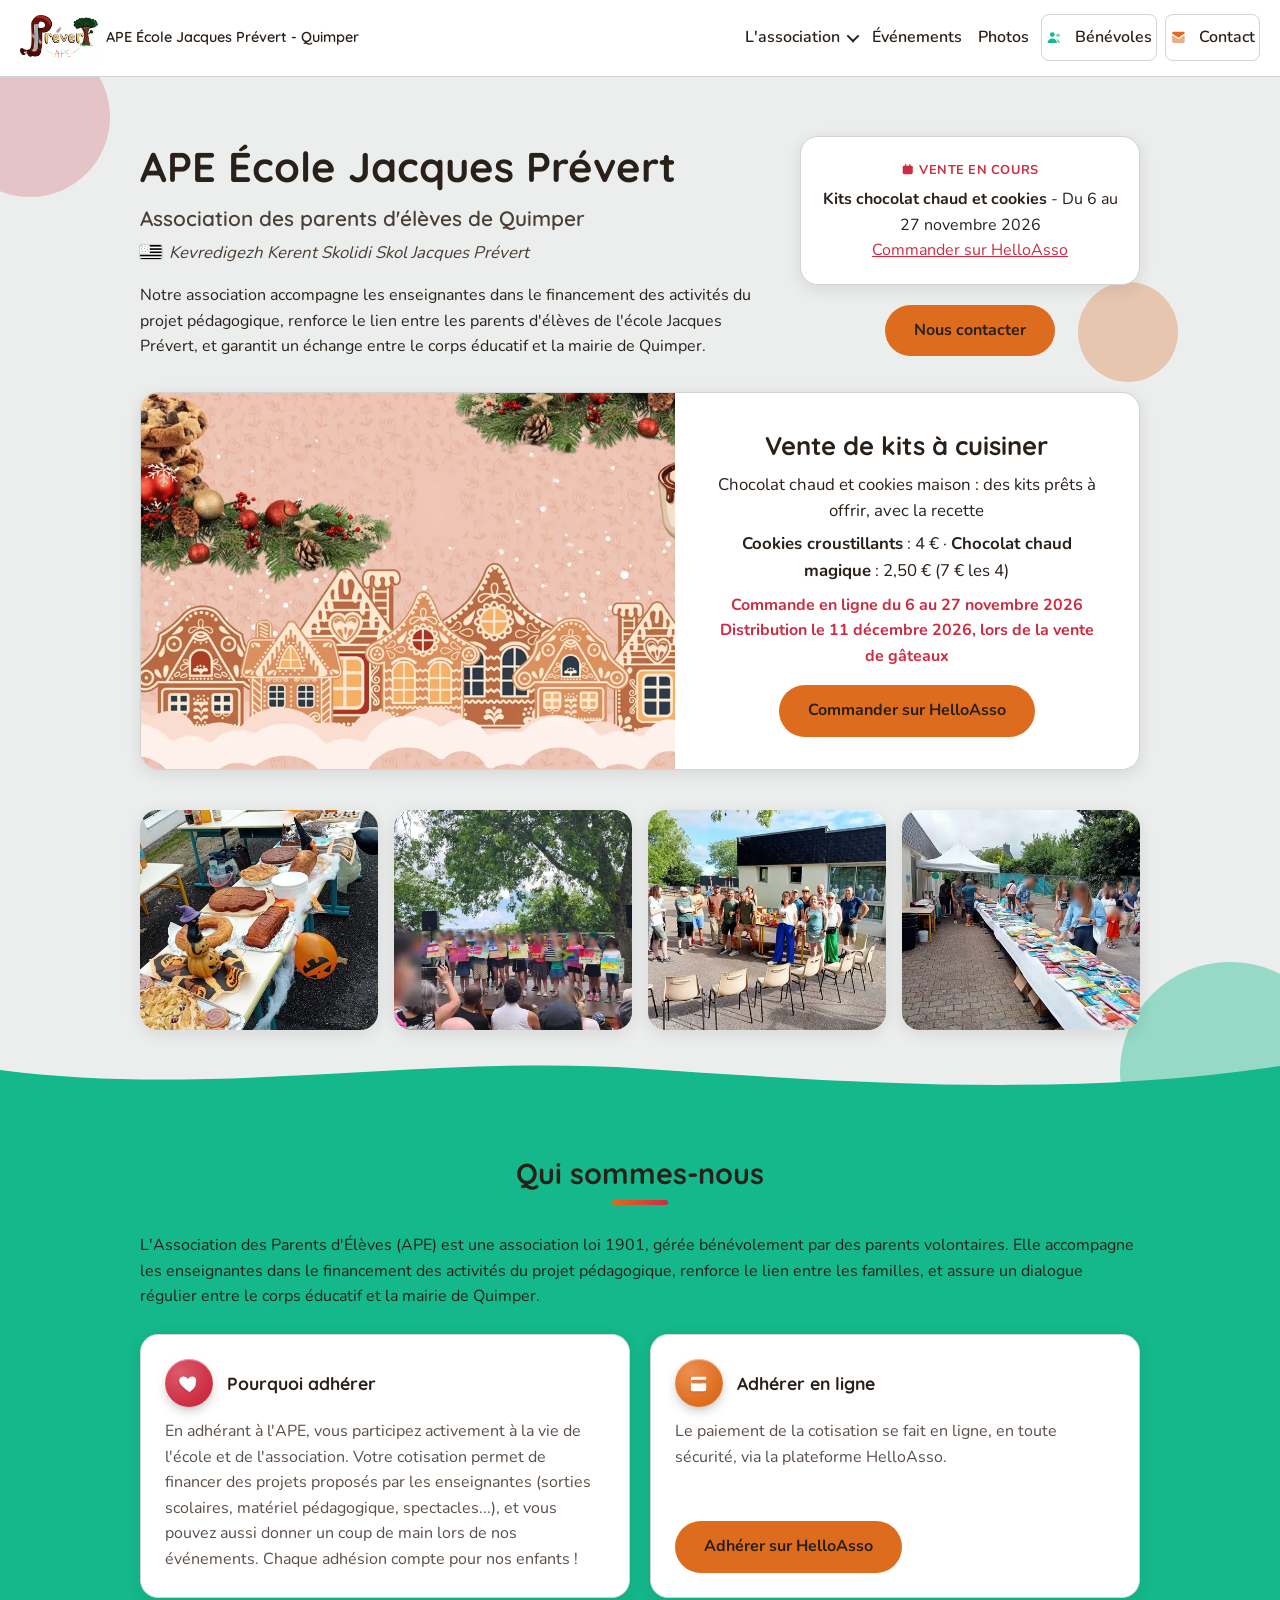
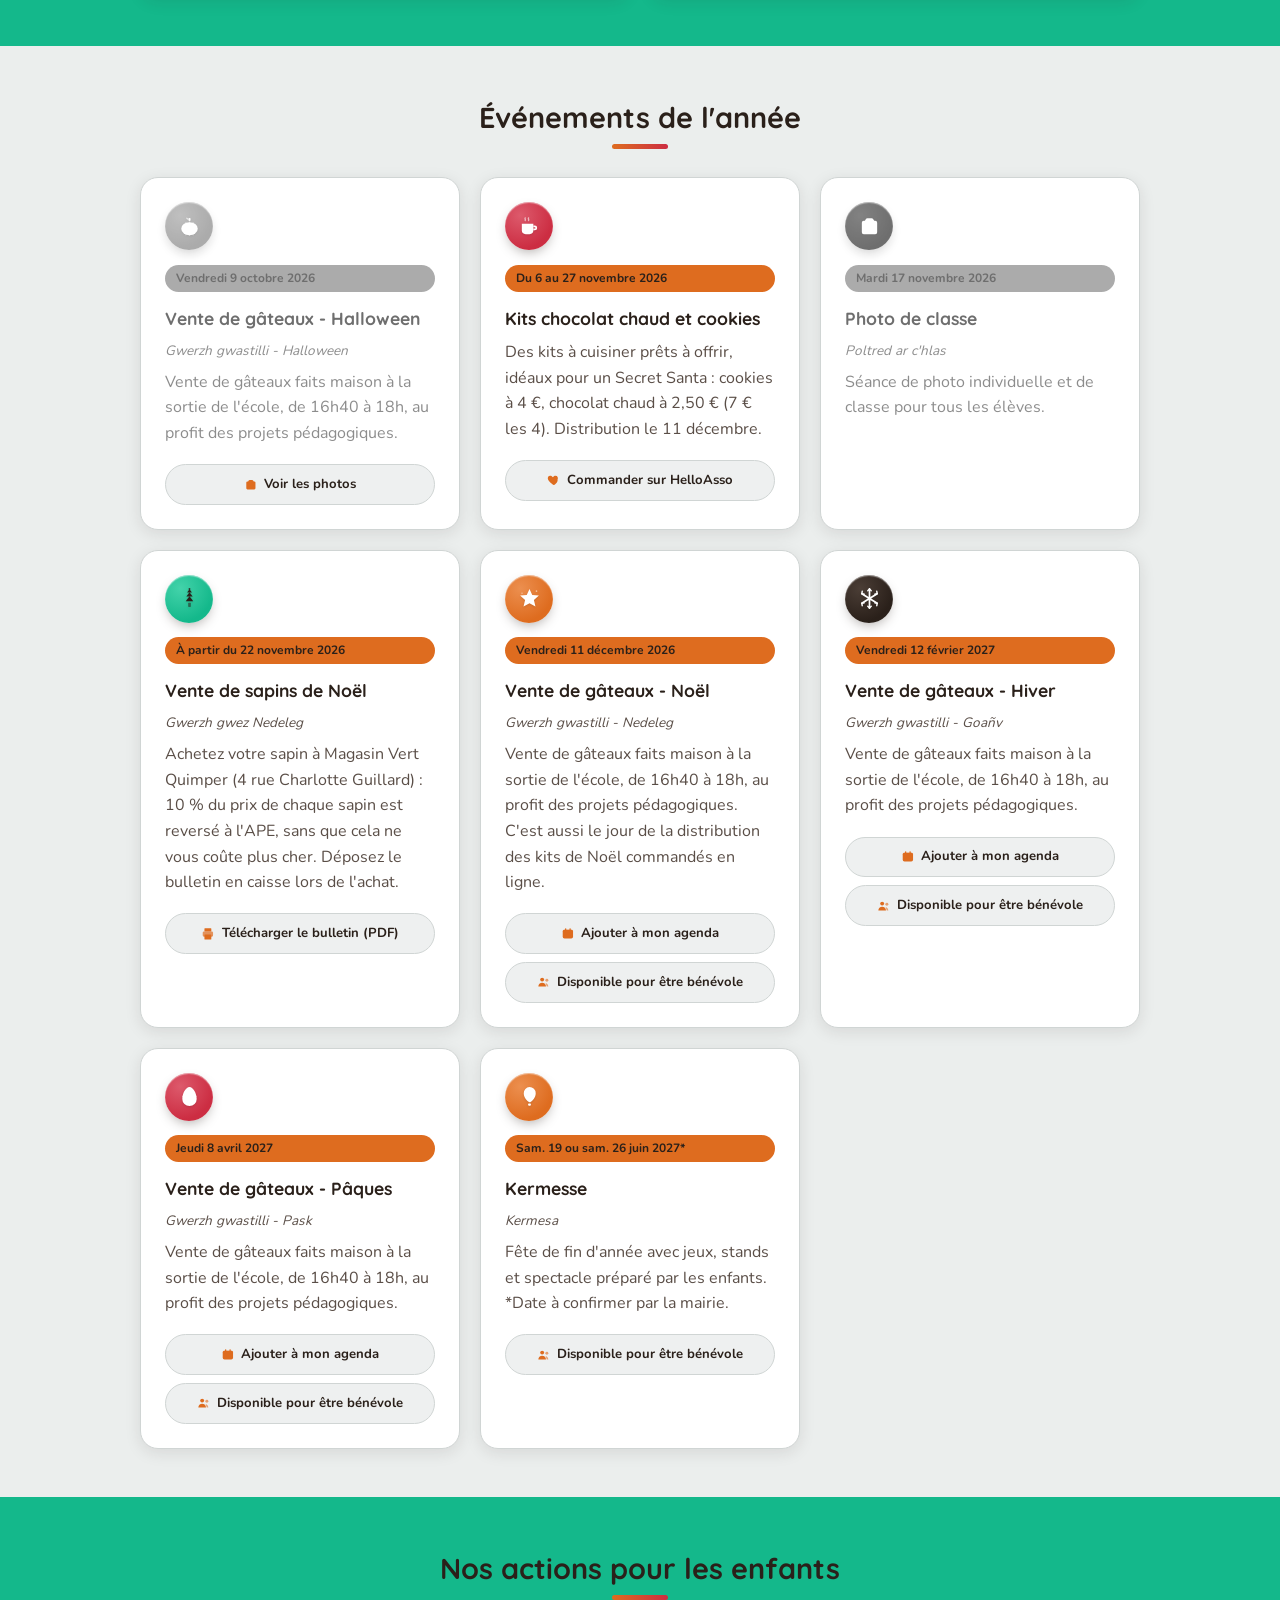
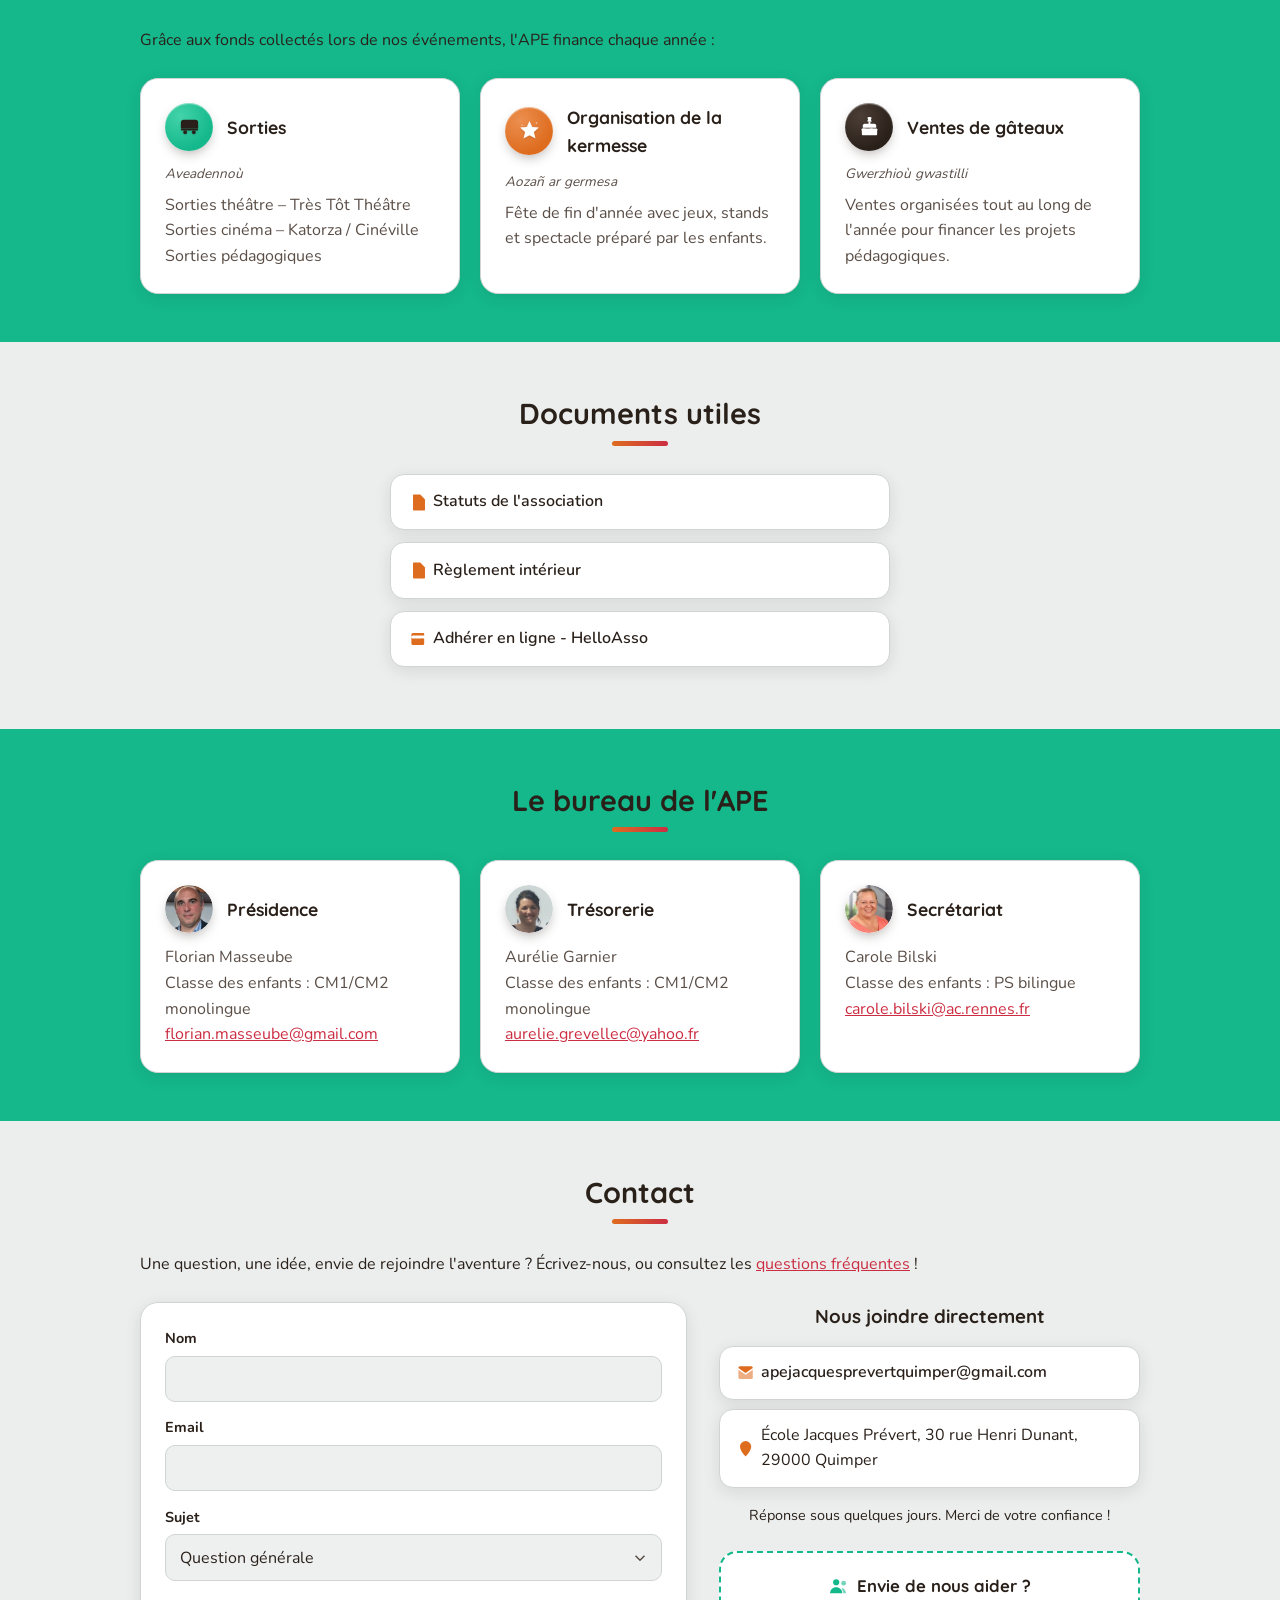
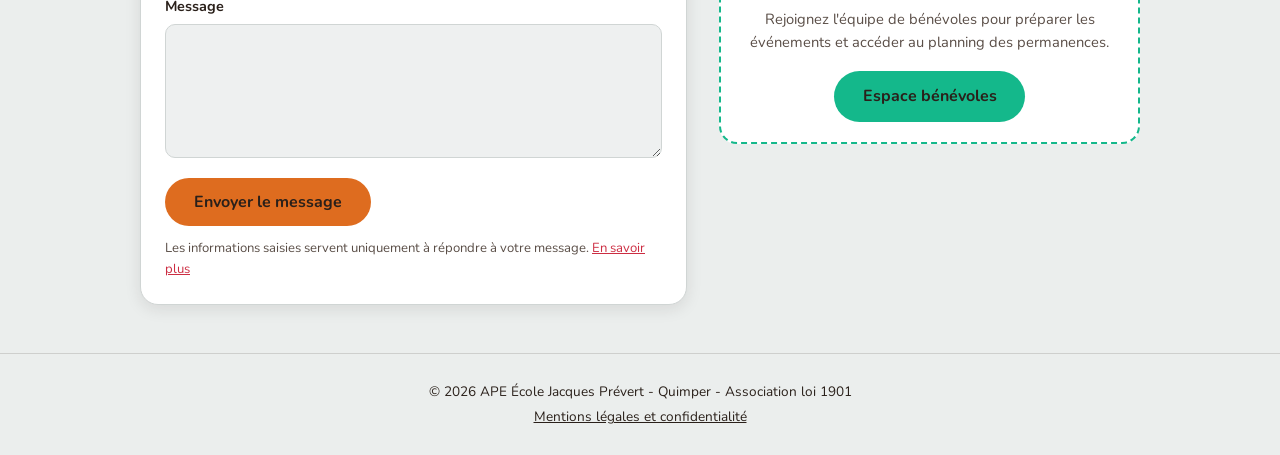
==== commit e43423c9: "Photo de classe du 17 novembre : grisée (accueil et planning) Co-Authored-By: Claude Sonnet 5.5 <nor" ====
--- a/index.html
+++ b/index.html
@@ -375,7 +375,7 @@
             <a class="btn-chip" href="https://www.helloasso.com/associations/ape-jacques-prevert-quimper/boutiques/kits-de-noel" target="_blank" rel="noopener"><svg class="icon-inline"><use href="#icon-heart"></use></svg>Commander sur HelloAsso</a>
           </div>
         </div>
-        <div class="event-card">
+        <div class="event-card event-card-past">
           <span class="icon-badge badge-blue"><svg class="icon"><use href="#icon-camera"></use></svg></span>
           <span class="event-date">Mardi 17 novembre 2026</span>
           <h3>Photo de classe</h3>
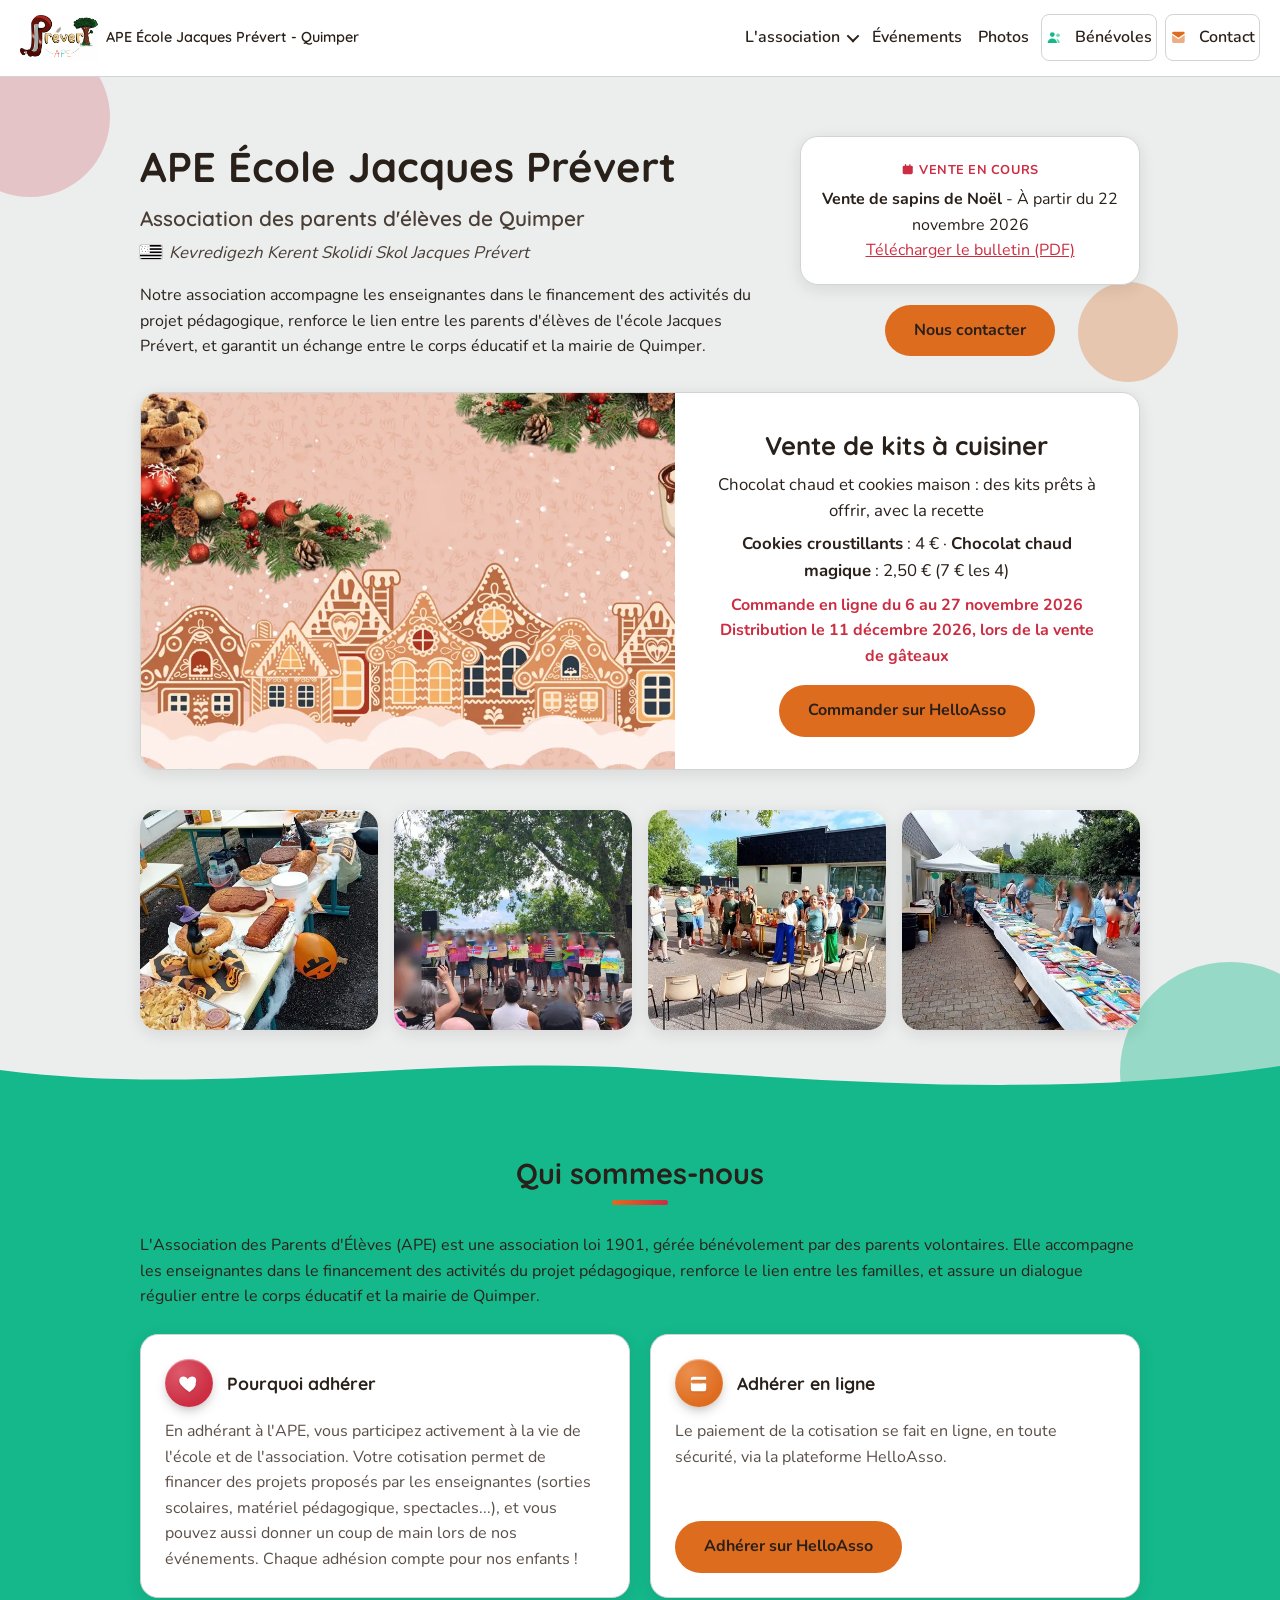
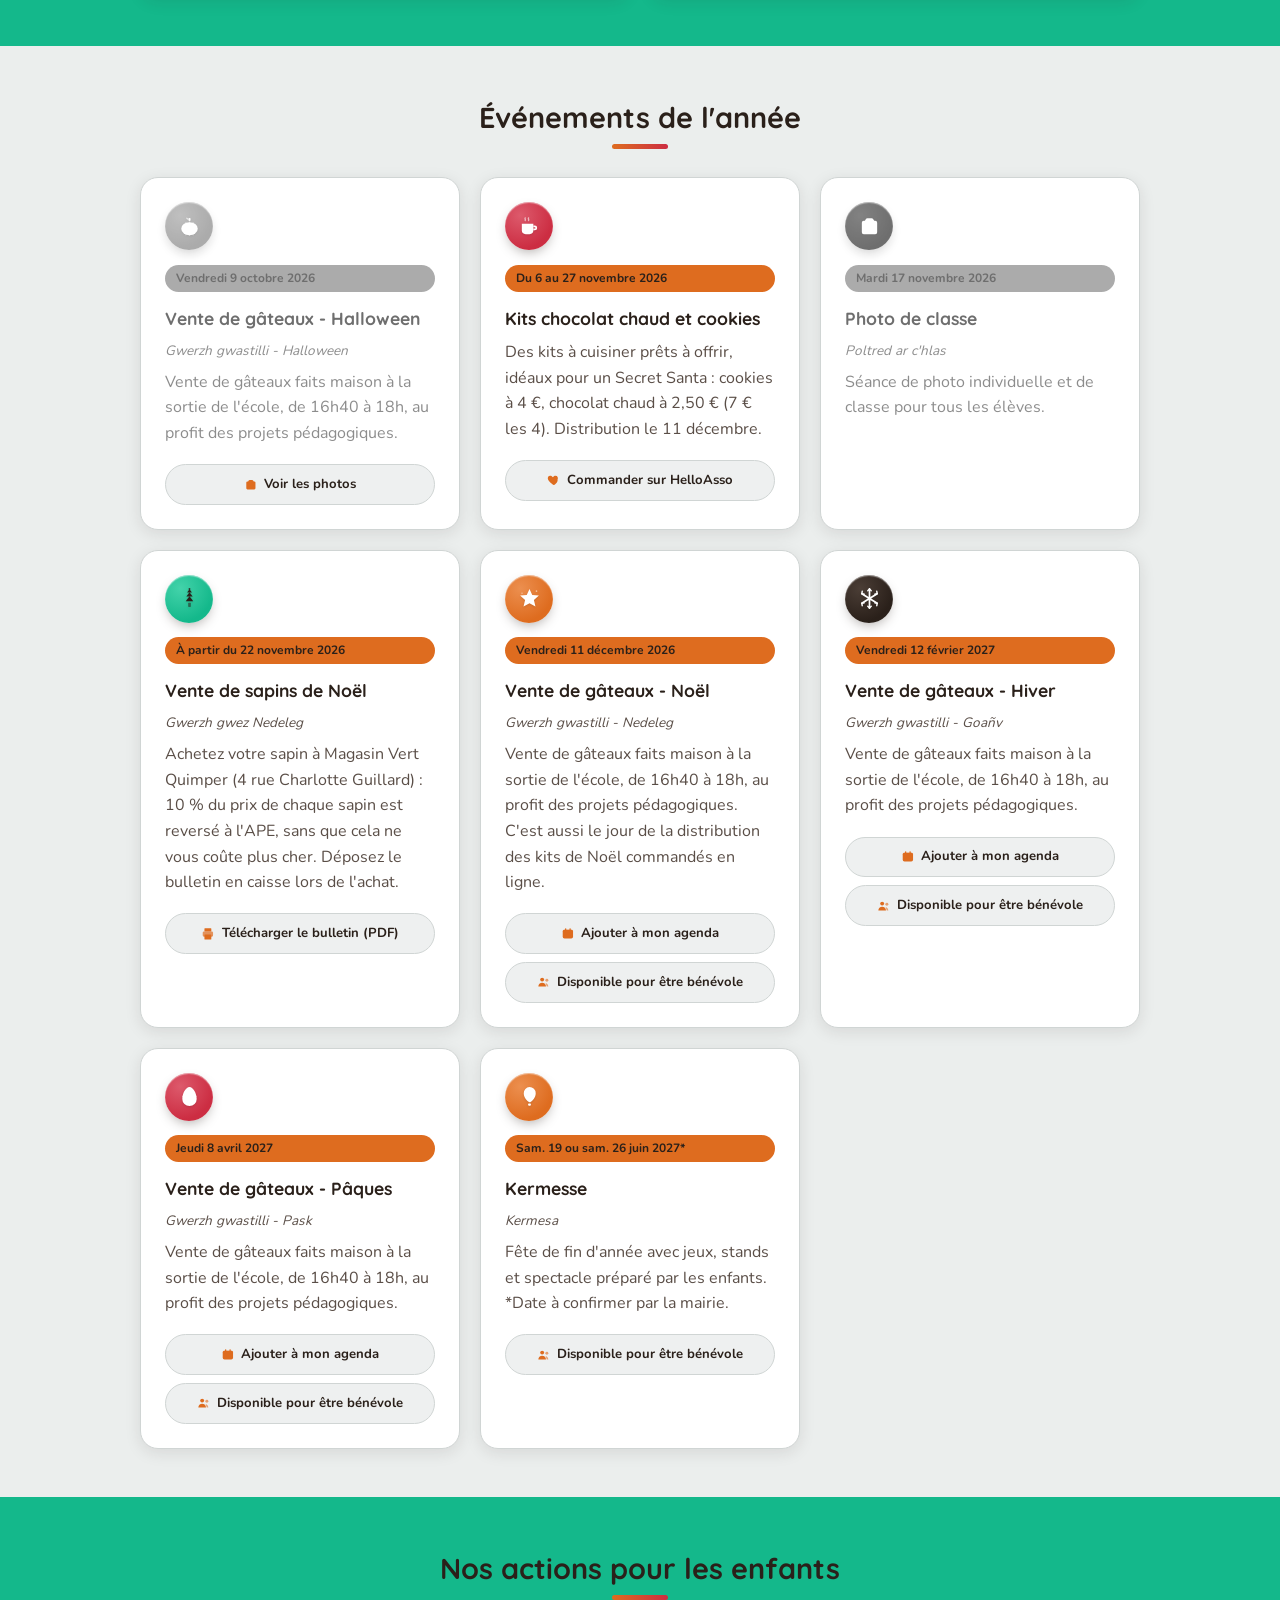
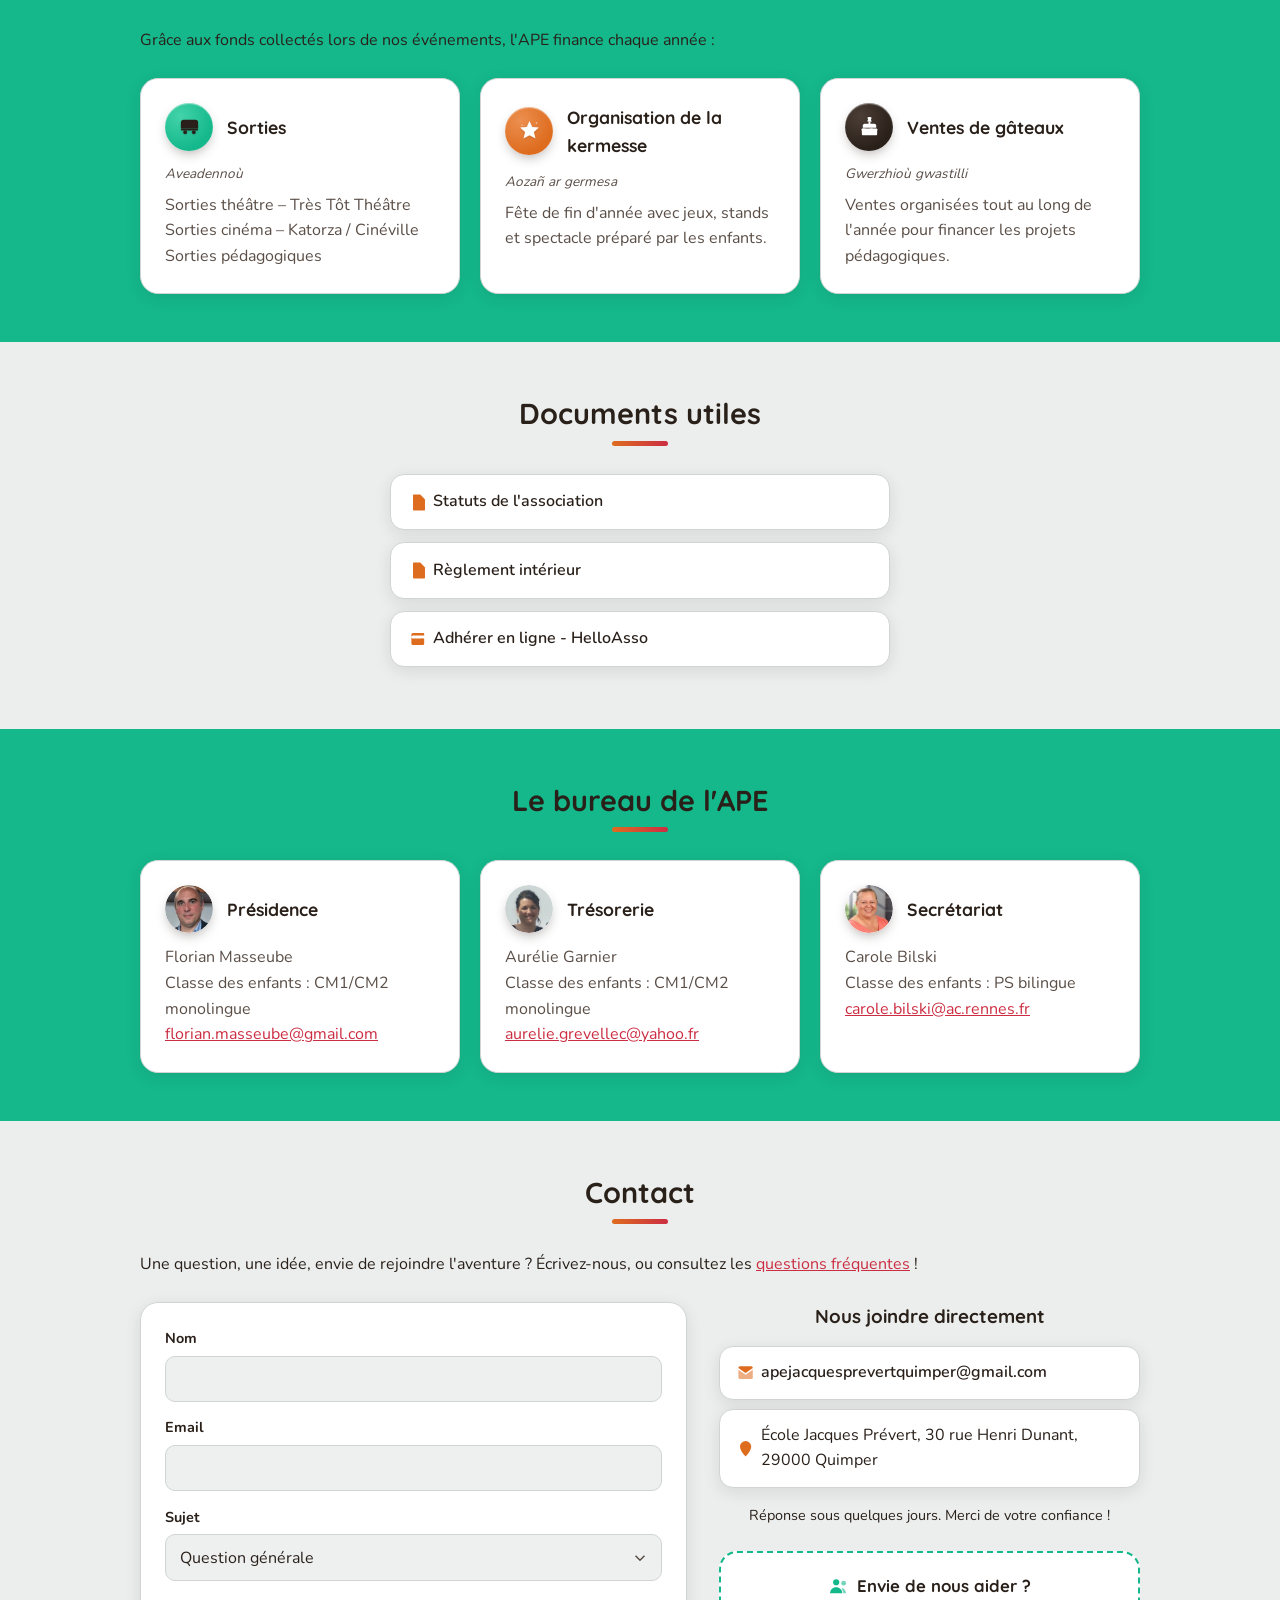
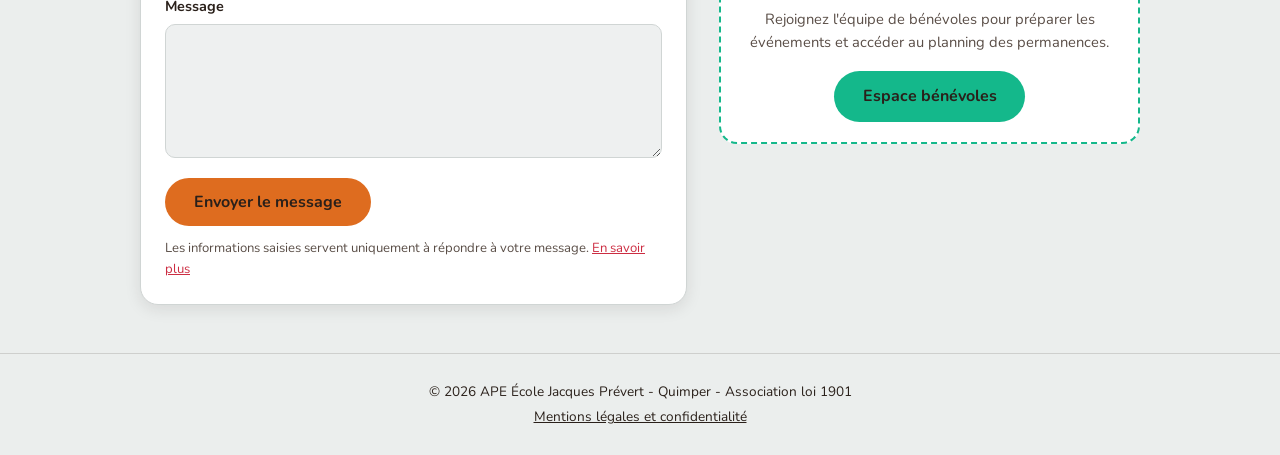
==== commit 569bd559: "Accueil : encadré du bandeau sur la vente de sapins Co-Authored-By: Claude Sonnet 5.5 <noreply@anthr" ====
--- a/index.html
+++ b/index.html
@@ -286,8 +286,8 @@
       <div class="hero-right">
         <div class="hero-highlight">
           <span class="hero-badge"><svg class="icon-inline"><use href="#icon-calendar"></use></svg>Vente en cours</span>
-          <p><strong>Kits chocolat chaud et cookies</strong> - Du 6 au 27 novembre 2026</p>
-          <p><a href="https://www.helloasso.com/associations/ape-jacques-prevert-quimper/boutiques/kits-de-noel" target="_blank" rel="noopener">Commander sur HelloAsso</a></p>
+          <p><strong>Vente de sapins de Noël</strong> - À partir du 22 novembre 2026</p>
+          <p><a href="documents/coupon-sapins-noel-2026.pdf" target="_blank" rel="noopener">Télécharger le bulletin (PDF)</a></p>
         </div>
         <a href="#contact" class="btn btn-primary">Nous contacter</a>
       </div>
